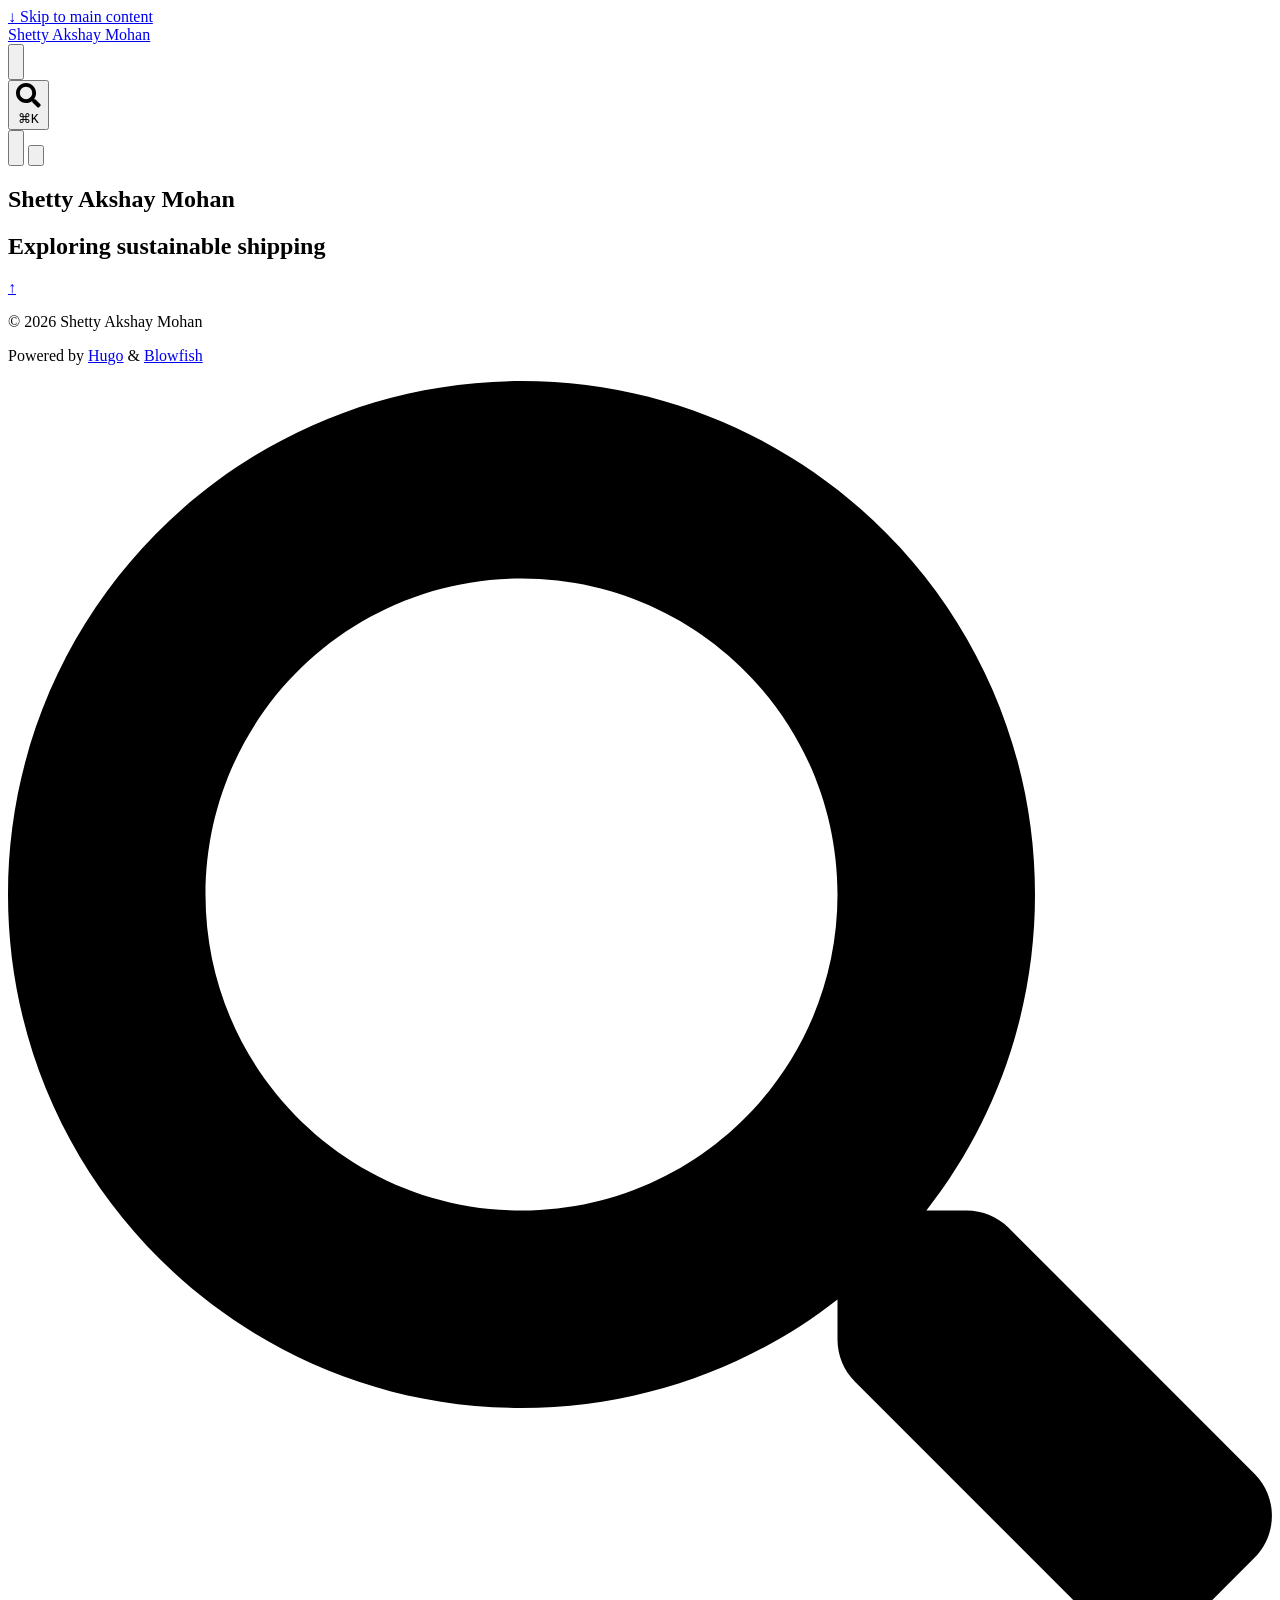
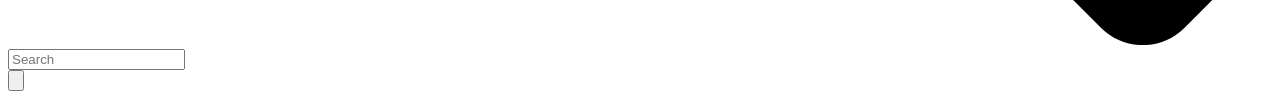
==== index.html @ 6a8c6722 "Deploy website to GitHub Pages" ====
<!doctype html>
<html
  lang="en"
  dir="ltr"
  class="scroll-smooth"
  data-default-appearance="light"
  data-auto-appearance="true"><head>
	<meta name="generator" content="Hugo 0.165.0"><script src="/livereload.js?mindelay=10&amp;v=2&amp;port=1313&amp;path=livereload" data-no-instant defer></script>
  <meta charset="utf-8">
  
    <meta http-equiv="content-language" content="en">
  
  <meta name="viewport" content="width=device-width, initial-scale=1.0">
  <meta http-equiv="X-UA-Compatible" content="ie=edge">
  <meta name="theme-color">

  
  
    <title>Shetty Akshay Mohan</title>
    <meta name="title" content="Shetty Akshay Mohan">
  

  
  
  
  
  
    
  
    
  
    
  
  
    <meta name="description" content="Exploring the future of sustainable shipping and decarbonization">
  
  
  
  
  <link rel="canonical" href="http://localhost:1313/">
  
  
    
      <link rel="alternate" type="application/json" href="/index.json" title="Shetty Akshay Mohan" />
  

  
  
    <meta name="author" content="Shetty Akshay Mohan">
  
  

  
  <meta property="og:url" content="http://localhost:1313/">
	<meta property="og:site_name" content="Shetty Akshay Mohan">
	<meta property="og:title" content="Shetty Akshay Mohan">
	<meta property="og:description" content="Exploring the future of sustainable shipping and decarbonization">
	<meta property="og:locale" content="en">
	<meta property="og:type" content="website">

  
	<meta name="twitter:card" content="summary">
	<meta name="twitter:title" content="Shetty Akshay Mohan">
	<meta name="twitter:description" content="Exploring the future of sustainable shipping and decarbonization">

  
  
  
  
    
      
    
  
    
      
    
  
    
      
    
  
  
    
  

  
  
  
  
  
  

  

  
  
  
  
  
  
  
    
  
  
    
  
  
  <link
    type="text/css"
    rel="stylesheet"
    href="/css/main.bundle.min.686cd08722228e9234c2223d634252393ffde8593d93b453f416aa08ce114e7f5a1981919e1075fcc7f0bab78940963dbc969c4bfc73b05ddff04753a6bf636e.css"
    integrity="sha512-aGzQhyIijpI0wiI9Y0JSOT/96Fk9k7RT9BaqCM4RTn9aGYGRnhB1/MfwureJQJY9vJacS/xzsF3f8EdTpr9jbg==">

  
  
  <script
    type="text/javascript"
    src="/js/appearance.min.764f412f07ea715415e9123a5eb5f355429502d0b760146b9bcab854bc50829dee14488594acd935dfcdc6a0fe7e6d14d7bee914ebb9272b251aa238cb52c4dd.js"
    integrity="sha512-dk9BLwfqcVQV6RI6XrXzVUKVAtC3YBRrm8q4VLxQgp3uFEiFlKzZNd/NxqD&#43;fm0U177pFOu5JyslGqI4y1LE3Q=="></script>
  


  
  
  
  
  
  
    
    <script defer src="/lib/zoom/zoom.min.umd.b4b722fcb5d42f34f52b30a92f3521b69f403ca9d96d0d6179eb537cb870f5d83fdf1fe836688d95d5c99fefbda4170487711006e56051fa67ea00da10521721.js" integrity="sha512-tLci/LXULzT1KzCpLzUhtp9APKnZbQ1heetTfLhw9dg/3x/oNmiNldXJn&#43;&#43;9pBcEh3EQBuVgUfpn6gDaEFIXIQ=="></script>
    
    <script defer src="/js/medium-zoom.7f76d937fbb793f3703fedc60ee1e6345259cf2ada403d1876b806fffeaeb2ba6fc594eaccad75c96d5d2425e9fb833748bf1221b4d90d3cf78cf073e104f814.js" integrity="sha512-f3bZN/u3k/NwP&#43;3GDuHmNFJZzyraQD0YdrgG//6usrpvxZTqzK11yW1dJCXp&#43;4M3SL8SIbTZDTz3jPBz4QT4FA=="></script>
  
  
  
  

  
  
  
    
  
  
    
    
    
  
  
  
  
  
  
  
  
    
    <script
      defer
      type="text/javascript"
      id="script-bundle"
      src="/js/main.bundle.min.741242ef934dc59264f0354960792bb06fa5fdef01a762e81f6aaac0a68a8212fa27788ea81bcd0a1ea9bd62386a81012b4ba68043b2b6dfcb57b1b03845078d.js"
      integrity="sha512-dBJC75NNxZJk8DVJYHkrsG&#43;l/e8Bp2LoH2qqwKaKghL6J3iOqBvNCh6pvWI4aoEBK0umgEOytt/LV7GwOEUHjQ=="
      data-copy="Copy"
      data-copied="Copied"></script>
  

  
  
























  

  

  

  

  













  
  
    <link rel="apple-touch-icon" sizes="180x180" href="/apple-touch-icon.png">
    <link rel="icon" type="image/png" sizes="32x32" href="/favicon-32x32.png">
    <link rel="icon" type="image/png" sizes="16x16" href="/favicon-16x16.png">
    <link rel="manifest" href="/site.webmanifest">
  

  
  <script type="application/ld+json">
  {
    "@context": "https://schema.org",
    "@type": "WebSite",
    "@id": "http://localhost:1313/",
    "name": "Shetty Akshay Mohan",
    "description": "Exploring the future of sustainable shipping and decarbonization",
    "inLanguage": "en",
    "url": "http://localhost:1313/",
    
    "publisher" : {
      "@type": "Person",
      "name": "Shetty Akshay Mohan"
    }
  }
  </script>



  
  

  
  

  
  

  
  
</head>


















  
  <body class="flex flex-col h-screen m-auto leading-7 max-w-7xl px-6 sm:px-14 md:px-24 lg:px-32 text-lg bg-neutral text-neutral-900 dark:bg-neutral-800 dark:text-neutral bf-scrollbar">
    <div id="the-top" class="absolute flex self-center">
      <a
        class="px-3 py-1 text-sm -translate-y-8 rounded-b-lg bg-primary-200 focus:translate-y-0 dark:bg-neutral-600"
        href="#main-content">
        <span class="font-bold text-primary-600 pe-2 dark:text-primary-400">&darr;</span>
        Skip to main content
      </a>
    </div>
    <header>
      
      
        <div class="main-menu flex items-center w-full gap-2 p-1 pl-0">
  
  
    <a href="/" class="text-base font-medium truncate min-w-0 shrink">
      Shetty Akshay Mohan
    </a>
  
  <div class="flex items-center ms-auto">
    <div class="hidden md:flex">
      <nav aria-label="Main menu" class="flex items-center gap-x-5 h-12">
  

  

  

  
    <div class="flex items-center">
      <button
        id="appearance-switcher"
        aria-label="Switch to dark appearance"
        type="button"
        class="text-sm bf-icon-color-hover"
        title="Switch to dark appearance">
        <div class="flex items-center justify-center dark:hidden">
          <span class="relative block icon"><svg xmlns="http://www.w3.org/2000/svg" viewBox="0 0 512 512"><path fill="currentColor" d="M32 256c0-123.8 100.3-224 223.8-224c11.36 0 29.7 1.668 40.9 3.746c9.616 1.777 11.75 14.63 3.279 19.44C245 86.5 211.2 144.6 211.2 207.8c0 109.7 99.71 193 208.3 172.3c9.561-1.805 16.28 9.324 10.11 16.95C387.9 448.6 324.8 480 255.8 480C132.1 480 32 379.6 32 256z"/></svg>
</span>
        </div>
        <div class="items-center justify-center hidden dark:flex">
          <span class="relative block icon"><svg xmlns="http://www.w3.org/2000/svg" viewBox="0 0 512 512"><path fill="currentColor" d="M256 159.1c-53.02 0-95.1 42.98-95.1 95.1S202.1 351.1 256 351.1s95.1-42.98 95.1-95.1S309 159.1 256 159.1zM509.3 347L446.1 255.1l63.15-91.01c6.332-9.125 1.104-21.74-9.826-23.72l-109-19.7l-19.7-109c-1.975-10.93-14.59-16.16-23.72-9.824L256 65.89L164.1 2.736c-9.125-6.332-21.74-1.107-23.72 9.824L121.6 121.6L12.56 141.3C1.633 143.2-3.596 155.9 2.736 164.1L65.89 256l-63.15 91.01c-6.332 9.125-1.105 21.74 9.824 23.72l109 19.7l19.7 109c1.975 10.93 14.59 16.16 23.72 9.824L256 446.1l91.01 63.15c9.127 6.334 21.75 1.107 23.72-9.822l19.7-109l109-19.7C510.4 368.8 515.6 356.1 509.3 347zM256 383.1c-70.69 0-127.1-57.31-127.1-127.1c0-70.69 57.31-127.1 127.1-127.1s127.1 57.3 127.1 127.1C383.1 326.7 326.7 383.1 256 383.1z"/></svg>
</span>
        </div>
      </button>
    </div>
  

  
    <button
      id="search-button"
      aria-label="Search (/ or ⌘K)"
      class="flex items-center gap-2 rounded-lg border bf-border-color bf-border-color-hover bg-neutral-100/50 px-2 py-1 text-sm text-neutral-500 transition-colors hover:text-primary-600 dark:bg-neutral-800/50 dark:text-neutral-400 dark:hover:text-primary-400"
      title="Search (/ or ⌘K)">
      <span class="relative block icon"><svg aria-hidden="true" focusable="false" data-prefix="fas" data-icon="search" class="svg-inline--fa fa-search fa-w-16" role="img" xmlns="http://www.w3.org/2000/svg" viewBox="0 0 512 512"><path fill="currentColor" d="M505 442.7L405.3 343c-4.5-4.5-10.6-7-17-7H372c27.6-35.3 44-79.7 44-128C416 93.1 322.9 0 208 0S0 93.1 0 208s93.1 208 208 208c48.3 0 92.7-16.4 128-44v16.3c0 6.4 2.5 12.5 7 17l99.7 99.7c9.4 9.4 24.6 9.4 33.9 0l28.3-28.3c9.4-9.4 9.4-24.6.1-34zM208 336c-70.7 0-128-57.2-128-128 0-70.7 57.2-128 128-128 70.7 0 128 57.2 128 128 0 70.7-57.2 128-128 128z"/></svg>
</span>
      <kbd
        id="search-shortcut-hint"
        class="pointer-events-none font-sans text-xs text-neutral-500 dark:text-neutral-400"
        aria-hidden="true">
        ⌘K
      </kbd>
    </button>
  
</nav>



    </div>
    <div class="flex md:hidden">
      
<div class="mobile-header-row mobile-menu-fullscreen relative flex items-center h-14 gap-4">
  

  
    <button
      id="appearance-switcher-mobile"
      type="button"
      aria-label="Switch to dark appearance"
      title="Switch to dark appearance"
      class="flex items-center justify-center text-neutral-900 hover:text-primary-600 dark:text-neutral-200 dark:hover:text-primary-400">
      <div class="dark:hidden">
        <span class="relative block icon"><svg xmlns="http://www.w3.org/2000/svg" viewBox="0 0 512 512"><path fill="currentColor" d="M32 256c0-123.8 100.3-224 223.8-224c11.36 0 29.7 1.668 40.9 3.746c9.616 1.777 11.75 14.63 3.279 19.44C245 86.5 211.2 144.6 211.2 207.8c0 109.7 99.71 193 208.3 172.3c9.561-1.805 16.28 9.324 10.11 16.95C387.9 448.6 324.8 480 255.8 480C132.1 480 32 379.6 32 256z"/></svg>
</span>
      </div>
      <div class="hidden dark:block">
        <span class="relative block icon"><svg xmlns="http://www.w3.org/2000/svg" viewBox="0 0 512 512"><path fill="currentColor" d="M256 159.1c-53.02 0-95.1 42.98-95.1 95.1S202.1 351.1 256 351.1s95.1-42.98 95.1-95.1S309 159.1 256 159.1zM509.3 347L446.1 255.1l63.15-91.01c6.332-9.125 1.104-21.74-9.826-23.72l-109-19.7l-19.7-109c-1.975-10.93-14.59-16.16-23.72-9.824L256 65.89L164.1 2.736c-9.125-6.332-21.74-1.107-23.72 9.824L121.6 121.6L12.56 141.3C1.633 143.2-3.596 155.9 2.736 164.1L65.89 256l-63.15 91.01c-6.332 9.125-1.105 21.74 9.824 23.72l109 19.7l19.7 109c1.975 10.93 14.59 16.16 23.72 9.824L256 446.1l91.01 63.15c9.127 6.334 21.75 1.107 23.72-9.822l19.7-109l109-19.7C510.4 368.8 515.6 356.1 509.3 347zM256 383.1c-70.69 0-127.1-57.31-127.1-127.1c0-70.69 57.31-127.1 127.1-127.1s127.1 57.3 127.1 127.1C383.1 326.7 326.7 383.1 256 383.1z"/></svg>
</span>
      </div>
    </button>
  

  
    <button
      id="search-button-mobile"
      aria-label="Search (/ or ⌘K)"
      class="flex items-center justify-center bf-icon-color-hover"
      title="Search (/ or ⌘K)">
      <span class="relative block icon"><svg aria-hidden="true" focusable="false" data-prefix="fas" data-icon="search" class="svg-inline--fa fa-search fa-w-16" role="img" xmlns="http://www.w3.org/2000/svg" viewBox="0 0 512 512"><path fill="currentColor" d="M505 442.7L405.3 343c-4.5-4.5-10.6-7-17-7H372c27.6-35.3 44-79.7 44-128C416 93.1 322.9 0 208 0S0 93.1 0 208s93.1 208 208 208c48.3 0 92.7-16.4 128-44v16.3c0 6.4 2.5 12.5 7 17l99.7 99.7c9.4 9.4 24.6 9.4 33.9 0l28.3-28.3c9.4-9.4 9.4-24.6.1-34zM208 336c-70.7 0-128-57.2-128-128 0-70.7 57.2-128 128-128 70.7 0 128 57.2 128 128 0 70.7-57.2 128-128 128z"/></svg>
</span>
    </button>
  

  
</div>







    </div>
  </div>
</div>





      
    </header>
    <div class="relative flex flex-col grow">
      <main id="main-content" class="grow">
        
  
    
    
      
<article
  class="
    h-full
   flex flex-col items-center justify-center text-center">
  <header class="relative px-1 py-1 flex flex-col items-center mb-3">
    
    <h1 class="text-4xl font-extrabold">
      Shetty Akshay Mohan
    </h1>
    
      <h2 class="text-xl text-neutral-500 dark:text-neutral-400">
        Exploring sustainable shipping
      </h2>
    
    <div class="mt-1 text-2xl">
      

    </div>
  </header>
  <section class="prose dark:prose-invert w-full"></section>
</article>

    
  
  <section>
    



  </section>

        


  






<div
  id="scroll-to-top"
  class="fixed bottom-6 end-6 z-50 transform translate-y-4 opacity-0 duration-200">
  <a
    href="#the-top"
    class="pointer-events-auto flex h-12 w-12 items-center justify-center rounded-full bg-neutral/50 text-xl text-neutral-700 hover:text-primary-600 dark:bg-neutral-800/50 dark:text-neutral dark:hover:text-primary-400"
    aria-label="Scroll to top"
    title="Scroll to top">
    &uarr;
  </a>
</div>

      </main><footer id="site-footer" class="py-10 print:hidden">
  
  
    
  
  <div class="flex items-center justify-between">
    
    
      <p class="text-sm text-neutral-500 dark:text-neutral-400">
          &copy;
          2026
          Shetty Akshay Mohan
      </p>
    

    
    
      <p class="text-xs text-neutral-500 dark:text-neutral-400">
        
        
        Powered by <a class="hover:underline hover:decoration-primary-400 hover:text-primary-500"
          href="https://gohugo.io/" target="_blank" rel="noopener noreferrer">Hugo</a> &amp; <a class="hover:underline hover:decoration-primary-400 hover:text-primary-500"
          href="https://blowfish.page/" target="_blank" rel="noopener noreferrer">Blowfish</a>
      </p>
    
  </div>
  
  
</footer>
<div
  id="search-wrapper"
  role="dialog"
  aria-modal="true"
  aria-label="Search"
  class="invisible fixed inset-0 flex h-screen w-screen cursor-default flex-col bg-neutral-500/50 p-4 backdrop-blur-sm dark:bg-neutral-900/50 sm:p-6 md:p-[10vh] lg:p-[12vh] z-500"
  data-url="/">
  <div
    id="search-modal"
    class="flex flex-col w-full max-w-3xl min-h-0 mx-auto border rounded-md shadow-lg top-20 border-neutral-200 bg-neutral dark:border-neutral-700 dark:bg-neutral-800">
    <header class="relative z-10 flex items-center justify-between flex-none px-2">
      <form class="flex items-center flex-auto min-w-0">
        <div class="flex items-center justify-center w-8 h-8 text-neutral-400">
          <span class="relative block icon"><svg aria-hidden="true" focusable="false" data-prefix="fas" data-icon="search" class="svg-inline--fa fa-search fa-w-16" role="img" xmlns="http://www.w3.org/2000/svg" viewBox="0 0 512 512"><path fill="currentColor" d="M505 442.7L405.3 343c-4.5-4.5-10.6-7-17-7H372c27.6-35.3 44-79.7 44-128C416 93.1 322.9 0 208 0S0 93.1 0 208s93.1 208 208 208c48.3 0 92.7-16.4 128-44v16.3c0 6.4 2.5 12.5 7 17l99.7 99.7c9.4 9.4 24.6 9.4 33.9 0l28.3-28.3c9.4-9.4 9.4-24.6.1-34zM208 336c-70.7 0-128-57.2-128-128 0-70.7 57.2-128 128-128 70.7 0 128 57.2 128 128 0 70.7-57.2 128-128 128z"/></svg>
</span>
        </div>
        <input
          type="search"
          id="search-query"
          aria-label="Search"
          class="flex flex-auto h-12 mx-1 bg-transparent appearance-none focus:outline-dotted focus:outline-2 focus:outline-transparent"
          placeholder="Search"
          tabindex="0">
      </form>
      <button
        id="close-search-button"
        class="flex items-center justify-center w-8 h-8 text-neutral-700 hover:text-primary-600 dark:text-neutral dark:hover:text-primary-400"
        title="Close (Esc)">
        <span class="relative block icon"><svg xmlns="http://www.w3.org/2000/svg" viewBox="0 0 320 512"><path fill="currentColor" d="M310.6 361.4c12.5 12.5 12.5 32.75 0 45.25C304.4 412.9 296.2 416 288 416s-16.38-3.125-22.62-9.375L160 301.3L54.63 406.6C48.38 412.9 40.19 416 32 416S15.63 412.9 9.375 406.6c-12.5-12.5-12.5-32.75 0-45.25l105.4-105.4L9.375 150.6c-12.5-12.5-12.5-32.75 0-45.25s32.75-12.5 45.25 0L160 210.8l105.4-105.4c12.5-12.5 32.75-12.5 45.25 0s12.5 32.75 0 45.25l-105.4 105.4L310.6 361.4z"/></svg>
</span>
      </button>
    </header>
    <section class="flex-auto px-2 overflow-auto">
      <ul id="search-results">
        
      </ul>
    </section>
  </div>
</div>

    </div>
    
    
  </body>
  
</html>
---- css/main.bundle.min.686cd08722228e9234c2223d634252393ffde8593d93b453f416aa08ce114e7f5a1981919e1075fcc7f0bab78940963dbc969c4bfc73b05ddff04753a6bf636e.css ----
:root{--color-neutral:255, 255, 255;--color-neutral-50:248, 250, 252;--color-neutral-100:241, 245, 249;--color-neutral-200:226, 232, 240;--color-neutral-300:203, 213, 225;--color-neutral-400:148, 163, 184;--color-neutral-500:100, 116, 139;--color-neutral-600:71, 85, 105;--color-neutral-700:51, 65, 85;--color-neutral-800:30, 41, 59;--color-neutral-900:15, 23, 42;--color-primary-50:239, 246, 255;--color-primary-100:219, 234, 254;--color-primary-200:191, 219, 254;--color-primary-300:147, 197, 253;--color-primary-400:96, 165, 250;--color-primary-500:59, 130, 246;--color-primary-600:37, 99, 235;--color-primary-700:29, 78, 216;--color-primary-800:30, 64, 175;--color-primary-900:30, 58, 138;--color-secondary-50:236, 254, 255;--color-secondary-100:207, 250, 254;--color-secondary-200:165, 243, 252;--color-secondary-300:103, 232, 249;--color-secondary-400:34, 211, 238;--color-secondary-500:6, 182, 212;--color-secondary-600:8, 145, 178;--color-secondary-700:14, 116, 144;--color-secondary-800:21, 94, 117;--color-secondary-900:22, 78, 99}/*!tailwindcss v4.3.3 | MIT License | https://tailwindcss.com*//*!Blowfish | MIT License | https://github.com/nunocoracao/blowfish*/@layer properties;@layer theme,base,components,utilities;@layer theme{:root,:host{--font-sans:-apple-system, BlinkMacSystemFont, "Segoe UI", Roboto, "Helvetica Neue",
      "Noto Sans", Arial, sans-serif, "Apple Color Emoji", "Segoe UI Emoji",
      "Segoe UI Symbol", "Noto Color Emoji";--font-mono:ui-monospace, SFMono-Regular, Menlo, Monaco, Consolas, "Liberation Mono",
      "Courier New", monospace;--spacing:0.25rem;--container-2xs:18rem;--container-md:28rem;--container-xl:36rem;--container-2xl:42rem;--container-3xl:48rem;--container-4xl:56rem;--container-7xl:80rem;--text-xs:0.75rem;--text-xs--line-height:calc(1 / 0.75);--text-sm:0.875rem;--text-sm--line-height:calc(1.25 / 0.875);--text-base:1rem;--text-base--line-height:calc(1.5 / 1);--text-lg:1.125rem;--text-lg--line-height:calc(1.75 / 1.125);--text-xl:1.25rem;--text-xl--line-height:calc(1.75 / 1.25);--text-2xl:1.5rem;--text-2xl--line-height:calc(2 / 1.5);--text-3xl:1.875rem;--text-3xl--line-height:calc(2.25 / 1.875);--text-4xl:2.25rem;--text-4xl--line-height:calc(2.5 / 2.25);--text-5xl:3rem;--text-5xl--line-height:1;--text-7xl:4.5rem;--text-7xl--line-height:1;--font-weight-light:300;--font-weight-normal:400;--font-weight-medium:500;--font-weight-semibold:600;--font-weight-bold:700;--font-weight-extrabold:800;--font-weight-black:900;--tracking-tighter:-0.05em;--tracking-tight:-0.025em;--tracking-normal:0em;--leading-snug:1.375;--leading-relaxed:1.625;--radius-md:0.375rem;--radius-lg:0.5rem;--radius-xl:0.75rem;--radius-2xl:1rem;--radius-3xl:1.5rem;--ease-in:cubic-bezier(0.4, 0, 1, 1);--ease-out:cubic-bezier(0, 0, 0.2, 1);--ease-in-out:cubic-bezier(0.4, 0, 0.2, 1);--animate-pulse:pulse 2s cubic-bezier(0.4, 0, 0.6, 1) infinite;--blur-sm:8px;--blur-xl:24px;--blur-2xl:40px;--aspect-video:16 / 9;--default-transition-duration:150ms;--default-transition-timing-function:cubic-bezier(0.4, 0, 0.2, 1);--default-font-family:var(--font-sans);--default-mono-font-family:var(--font-mono)}}@layer base{*,::after,::before,::backdrop,::file-selector-button{box-sizing:border-box;margin:0;padding:0;border:0 solid}html,:host{line-height:1.5;-webkit-text-size-adjust:100%;tab-size:4;font-family:var(--default-font-family,-apple-system,BlinkMacSystemFont,"Segoe UI",Roboto,"Helvetica Neue","Noto Sans",Arial,sans-serif,"Apple Color Emoji","Segoe UI Emoji","Segoe UI Symbol","Noto Color Emoji");font-feature-settings:var(--default-font-feature-settings,normal);font-variation-settings:var(--default-font-variation-settings,normal);-webkit-tap-highlight-color:transparent}hr{height:0;color:inherit;border-top-width:1px}abbr:where([title]){-webkit-text-decoration:underline dotted;text-decoration:underline dotted}h1,h2,h3,h4,h5,h6{font-size:inherit;font-weight:inherit}a{color:inherit;-webkit-text-decoration:inherit;text-decoration:inherit}b,strong{font-weight:bolder}code,kbd,samp,pre{font-family:var(--default-mono-font-family,ui-monospace,SFMono-Regular,Menlo,Monaco,Consolas,"Liberation Mono","Courier New",monospace);font-feature-settings:var(--default-mono-font-feature-settings,normal);font-variation-settings:var(--default-mono-font-variation-settings,normal);font-size:1em}small{font-size:80%}sub,sup{font-size:75%;line-height:0;position:relative;vertical-align:baseline}sub{bottom:-.25em}sup{top:-.5em}table{text-indent:0;border-color:inherit;border-collapse:collapse}:-moz-focusring:where(:not(iframe)){outline:auto}progress{vertical-align:baseline}summary{display:list-item}ol,ul,menu{list-style:none}img,svg,video,canvas,audio,iframe,embed,object{display:block;vertical-align:middle}img,video{max-width:100%;height:auto}button,input,select,optgroup,textarea,::file-selector-button{font:inherit;font-feature-settings:inherit;font-variation-settings:inherit;letter-spacing:inherit;color:inherit;border-radius:0;background-color:transparent;opacity:1}:where(select:is([multiple],[size])) optgroup{font-weight:bolder}:where(select:is([multiple],[size])) optgroup option{padding-inline-start:20px}::file-selector-button{margin-inline-end:4px}::placeholder{opacity:1}@supports(not (-webkit-appearance:-apple-pay-button)) or (contain-intrinsic-size:1px){::placeholder{color:currentcolor;@supports(color:color-mix(in lab,red,red)){color: color-mix(in oklab,currentcolor 50%,transparent);}}}textarea{resize:vertical}::-webkit-search-decoration{-webkit-appearance:none}::-webkit-date-and-time-value{min-height:1lh;text-align:inherit}::-webkit-datetime-edit{display:inline-flex}::-webkit-datetime-edit-fields-wrapper{padding:0}::-webkit-datetime-edit,::-webkit-datetime-edit-year-field,::-webkit-datetime-edit-month-field,::-webkit-datetime-edit-day-field,::-webkit-datetime-edit-hour-field,::-webkit-datetime-edit-minute-field,::-webkit-datetime-edit-second-field,::-webkit-datetime-edit-millisecond-field,::-webkit-datetime-edit-meridiem-field{padding-block:0}::-webkit-calendar-picker-indicator{line-height:1}:-moz-ui-invalid{box-shadow:none}button,input:where([type=button],[type=reset],[type=submit]),::file-selector-button{appearance:button}::-webkit-inner-spin-button,::-webkit-outer-spin-button{height:auto}[hidden]:where(:not([hidden=until-found])){display:none!important}}@layer utilities{.\@container{container-type:inline-size}.pointer-events-auto{pointer-events:auto}.pointer-events-none{pointer-events:none}.\!visible{visibility:visible!important}.collapse{visibility:collapse}.invisible{visibility:hidden}.visible{visibility:visible}.sr-only{position:absolute;width:1px;height:1px;padding:0;margin:-1px;overflow:hidden;clip-path:inset(50%);white-space:nowrap;border-width:0}.\!absolute{position:absolute!important}.absolute{position:absolute}.fixed{position:fixed}.relative{position:relative}.static{position:static}.sticky{position:sticky}.inset-0{inset:0}.inset-x-0{inset-inline:0}.-start-6{inset-inline-start:calc(var(--spacing) * -6)}.-start-10{inset-inline-start:calc(var(--spacing) * -10)}.start-\[calc\(max\(-50vw\,-800px\)\+50\%\)\]{inset-inline-start:calc(max(-50vw,-800px) + 50%)}.end-0{inset-inline-end:calc(var(--spacing) * 0)}.end-3{inset-inline-end:calc(var(--spacing) * 3)}.end-6{inset-inline-end:calc(var(--spacing) * 6)}.end-8{inset-inline-end:calc(var(--spacing) * 8)}.top-0{top:0}.top-1\/2{top:calc(1/2 * 100%)}.top-3{top:calc(var(--spacing) * 3)}.top-5{top:calc(var(--spacing) * 5)}.top-20{top:calc(var(--spacing) * 20)}.top-\[calc\(100\%\+0\.75rem\)\]{top:calc(100% + .75rem)}.top-full{top:100%}.right-0{right:0}.bottom-0{bottom:0}.bottom-6{bottom:calc(var(--spacing) * 6)}.bottom-24{bottom:calc(var(--spacing) * 24)}.left-0{left:0}.left-1\/2{left:calc(1/2 * 100%)}.isolate{isolation:isolate}.-z-10{z-index:calc(10 * -1)}.-z-20{z-index:calc(20 * -1)}.z-2{z-index:2}.z-10{z-index:10}.z-50{z-index:50}.z-80{z-index:80}.z-100{z-index:100}.z-500{z-index:500}.z-\[1\]{z-index:1}.z-\[999\]{z-index:999}.z-\[1040\]{z-index:1040}.z-\[1070\]{z-index:1070}.z-\[1080\]{z-index:1080}.order-first{order:-9999}.float-left{float:left}.container{width:100%;@media(width >= 640px){max-width: 640px;}@media(width >= 853px){max-width: 853px;}@media(width >= 1024px){max-width: 1024px;}@media(width >= 1280px){max-width: 1280px;}@media(width >= 1536px){max-width: 1536px;}}.\!-m-px{margin:-1px!important}.m-0{margin:0}.m-1{margin:var(--spacing)}.m-2{margin:calc(var(--spacing) * 2)}.m-300{margin:calc(var(--spacing) * 300)}.m-auto{margin:auto}.mx-1{margin-inline:var(--spacing)}.mx-\[3px\]{margin-inline:3px}.mx-\[15\%\]{margin-inline:15%}.mx-auto{margin-inline:auto}.my-0{margin-block:0}.my-3{margin-block:calc(var(--spacing) * 3)}.my-8{margin-block:calc(var(--spacing) * 8)}.my-10{margin-block:calc(var(--spacing) * 10)}.-ms-5{margin-inline-start:calc(var(--spacing) * -5)}.ms-0{margin-inline-start:0}.ms-2{margin-inline-start:calc(var(--spacing) * 2)}.ms-6{margin-inline-start:calc(var(--spacing) * 6)}.ms-7{margin-inline-start:calc(var(--spacing) * 7)}.ms-auto{margin-inline-start:auto}.me-1{margin-inline-end:var(--spacing)}.me-2{margin-inline-end:calc(var(--spacing) * 2)}.me-4{margin-inline-end:calc(var(--spacing) * 4)}.me-6{margin-inline-end:calc(var(--spacing) * 6)}.prose{color:var(--tw-prose-body);max-width:65ch; :where(p):not(:where([class~="not-prose"], [class~="not-prose"] *)) { margin-top: 1.25em; margin-bottom: 1.25em; } :where([class~="lead"]):not(:where([class~="not-prose"], [class~="not-prose"] *)) { color: var(--tw-prose-lead); font-size: 1.25em; line-height: 1.6; margin-top: 1.2em; margin-bottom: 1.2em; } :where(a):not(:where([class~="not-prose"], [class~="not-prose"] *)) { color: var(--tw-prose-links); text-decoration: none; font-weight: 500; text-decoration-color: rgba(var(--color-primary-300), 1); &:hover { color: rgba(var(--color-primary-600), 1); text-decoration: none; border-radius: 0.09rem; } } :where(strong):not(:where([class~="not-prose"], [class~="not-prose"] *)) { color: var(--tw-prose-bold); font-weight: 600; } :where(a strong):not(:where([class~="not-prose"], [class~="not-prose"] *)) { color: inherit; } :where(blockquote strong):not(:where([class~="not-prose"], [class~="not-prose"] *)) { color: inherit; } :where(thead th strong):not(:where([class~="not-prose"], [class~="not-prose"] *)) { color: inherit; } :where(ol):not(:where([class~="not-prose"], [class~="not-prose"] *)) { list-style-type: decimal; margin-top: 1.25em; margin-bottom: 1.25em; padding-inline-start: 1.625em; } :where(ol[type="A"]):not(:where([class~="not-prose"], [class~="not-prose"] *)) { list-style-type: upper-alpha; } :where(ol[type="a"]):not(:where([class~="not-prose"], [class~="not-prose"] *)) { list-style-type: lower-alpha; } :where(ol[type="A" s]):not(:where([class~="not-prose"], [class~="not-prose"] *)) { list-style-type: upper-alpha; } :where(ol[type="a" s]):not(:where([class~="not-prose"], [class~="not-prose"] *)) { list-style-type: lower-alpha; } :where(ol[type="I"]):not(:where([class~="not-prose"], [class~="not-prose"] *)) { list-style-type: upper-roman; } :where(ol[type="i"]):not(:where([class~="not-prose"], [class~="not-prose"] *)) { list-style-type: lower-roman; } :where(ol[type="I" s]):not(:where([class~="not-prose"], [class~="not-prose"] *)) { list-style-type: upper-roman; } :where(ol[type="i" s]):not(:where([class~="not-prose"], [class~="not-prose"] *)) { list-style-type: lower-roman; } :where(ol[type="1"]):not(:where([class~="not-prose"], [class~="not-prose"] *)) { list-style-type: decimal; } :where(ul):not(:where([class~="not-prose"], [class~="not-prose"] *)) { list-style-type: disc; margin-top: 1.25em; margin-bottom: 1.25em; padding-inline-start: 1.625em; } :where(ol > li):not(:where([class~="not-prose"], [class~="not-prose"] *))::marker { font-weight: 400; color: var(--tw-prose-counters); } :where(ul > li):not(:where([class~="not-prose"], [class~="not-prose"] *))::marker { color: var(--tw-prose-bullets); } :where(dt):not(:where([class~="not-prose"], [class~="not-prose"] *)) { color: var(--tw-prose-headings); font-weight: 600; margin-top: 1.25em; } :where(hr):not(:where([class~="not-prose"], [class~="not-prose"] *)) { border-color: var(--tw-prose-hr); border-top-width: 1px; margin-top: 3em; margin-bottom: 3em; border: 0.8px solid rgba(var(--color-neutral-300), 1); } :where(blockquote):not(:where([class~="not-prose"], [class~="not-prose"] *)) { font-weight: 500; font-style: italic; color: var(--tw-prose-quotes); border-inline-start-width: 0.25rem; border-inline-start-color: var(--tw-prose-quote-borders); quotes: "\201C""\201D""\2018""\2019"; margin-top: 1.6em; margin-bottom: 1.6em; padding-inline-start: 1em; } :where(blockquote p:first-of-type):not(:where([class~="not-prose"], [class~="not-prose"] *))::before { content: open-quote; } :where(blockquote p:last-of-type):not(:where([class~="not-prose"], [class~="not-prose"] *))::after { content: close-quote; } :where(h1):not(:where([class~="not-prose"], [class~="not-prose"] *)) { color: var(--tw-prose-headings); font-weight: 800; font-size: 2.25em; margin-top: 0; margin-bottom: 0.8888889em; line-height: 1.1111111; } :where(h1 strong):not(:where([class~="not-prose"], [class~="not-prose"] *)) { font-weight: 900; color: inherit; } :where(h2):not(:where([class~="not-prose"], [class~="not-prose"] *)) { color: var(--tw-prose-headings); font-weight: 700; font-size: 1.5em; margin-top: 2em; margin-bottom: 1em; line-height: 1.3333333; } :where(h2 strong):not(:where([class~="not-prose"], [class~="not-prose"] *)) { font-weight: 800; color: inherit; } :where(h3):not(:where([class~="not-prose"], [class~="not-prose"] *)) { color: var(--tw-prose-headings); font-weight: 600; font-size: 1.25em; margin-top: 1.6em; margin-bottom: 0.6em; line-height: 1.6; } :where(h3 strong):not(:where([class~="not-prose"], [class~="not-prose"] *)) { font-weight: 700; color: inherit; } :where(h4):not(:where([class~="not-prose"], [class~="not-prose"] *)) { color: var(--tw-prose-headings); font-weight: 600; margin-top: 1.5em; margin-bottom: 0.5em; line-height: 1.5; } :where(h4 strong):not(:where([class~="not-prose"], [class~="not-prose"] *)) { font-weight: 700; color: inherit; } :where(img):not(:where([class~="not-prose"], [class~="not-prose"] *)) { margin-top: 2em; margin-bottom: 2em; } :where(picture):not(:where([class~="not-prose"], [class~="not-prose"] *)) { display: block; margin-top: 2em; margin-bottom: 2em; } :where(video):not(:where([class~="not-prose"], [class~="not-prose"] *)) { margin-top: 2em; margin-bottom: 2em; } :where(kbd):not(:where([class~="not-prose"], [class~="not-prose"] *)) { font-weight: 600; font-family: inherit; color: var(--tw-prose-kbd); box-shadow: 0 0 0 1px var(--tw-prose-kbd-shadows), 0 3px 0 var(--tw-prose-kbd-shadows); font-size: 0.9rem; border-radius: 0.25rem; padding-top: 0.1875em; padding-inline-end: 0.375em; padding-bottom: 0.1875em; padding-inline-start: 0.375em; background-color: rgba(var(--color-neutral-200), 1); padding: 0.1rem 0.4rem; } :where(code):not(:where([class~="not-prose"], [class~="not-prose"] *)) { color: var(--tw-prose-code); font-weight: 600; font-size: 0.875em; padding-top: 3px; padding-bottom: 3px; padding-left: 5px; padding-right: 5px; border-radius: 0.25rem; } :where(code):not(:where([class~="not-prose"], [class~="not-prose"] *))::before { content: "`"; display: none; } :where(code):not(:where([class~="not-prose"], [class~="not-prose"] *))::after { content: "`"; display: none; } :where(a code):not(:where([class~="not-prose"], [class~="not-prose"] *)) { color: var(--tw-prose-code); } :where(h1 code):not(:where([class~="not-prose"], [class~="not-prose"] *)) { color: inherit; } :where(h2 code):not(:where([class~="not-prose"], [class~="not-prose"] *)) { color: inherit; font-size: 0.875em; } :where(h3 code):not(:where([class~="not-prose"], [class~="not-prose"] *)) { color: inherit; font-size: 0.9em; } :where(h4 code):not(:where([class~="not-prose"], [class~="not-prose"] *)) { color: inherit; } :where(blockquote code):not(:where([class~="not-prose"], [class~="not-prose"] *)) { color: inherit; } :where(thead th code):not(:where([class~="not-prose"], [class~="not-prose"] *)) { color: inherit; } :where(pre):not(:where([class~="not-prose"], [class~="not-prose"] *)) { color: var(--tw-prose-pre-code); background-color: var(--tw-prose-pre-bg); overflow-x: auto; font-weight: 400; font-size: 0.875em; line-height: 1.7142857; margin-top: 1.7142857em; margin-bottom: 1.7142857em; border-radius: 0.375rem; padding-top: 0.8571429em; padding-inline-end: 1.1428571em; padding-bottom: 0.8571429em; padding-inline-start: 1.1428571em; } :where(pre code):not(:where([class~="not-prose"], [class~="not-prose"] *)) { background-color: transparent; border-width: 0; border-radius: 0; padding: 0; font-weight: inherit; color: inherit; font-size: inherit; font-family: inherit; line-height: inherit; } :where(pre code):not(:where([class~="not-prose"], [class~="not-prose"] *))::before { content: none; } :where(pre code):not(:where([class~="not-prose"], [class~="not-prose"] *))::after { content: none; } :where(table):not(:where([class~="not-prose"], [class~="not-prose"] *)) { width: 100%; table-layout: auto; margin-top: 2em; margin-bottom: 2em; font-size: 0.875em; line-height: 1.7142857; } :where(thead):not(:where([class~="not-prose"], [class~="not-prose"] *)) { border-bottom-width: 1px; border-bottom-color: var(--tw-prose-th-borders); } :where(thead th):not(:where([class~="not-prose"], [class~="not-prose"] *)) { color: var(--tw-prose-headings); font-weight: 600; vertical-align: bottom; padding-inline-end: 0.5714286em; padding-bottom: 0.5714286em; padding-inline-start: 0.5714286em; } :where(tbody tr):not(:where([class~="not-prose"], [class~="not-prose"] *)) { border-bottom-width: 1px; border-bottom-color: var(--tw-prose-td-borders); } :where(tbody tr:last-child):not(:where([class~="not-prose"], [class~="not-prose"] *)) { border-bottom-width: 0; } :where(tbody td):not(:where([class~="not-prose"], [class~="not-prose"] *)) { vertical-align: baseline; } :where(tfoot):not(:where([class~="not-prose"], [class~="not-prose"] *)) { border-top-width: 1px; border-top-color: var(--tw-prose-th-borders); } :where(tfoot td):not(:where([class~="not-prose"], [class~="not-prose"] *)) { vertical-align: top; } :where(th, td):not(:where([class~="not-prose"], [class~="not-prose"] *)) { text-align: start; } :where(figure > *):not(:where([class~="not-prose"], [class~="not-prose"] *)) { margin-top: 0; margin-bottom: 0; } :where(figcaption):not(:where([class~="not-prose"], [class~="not-prose"] *)) { color: var(--tw-prose-captions); font-size: 0.875em; line-height: 1.4285714; margin-top: 0.8571429em; } --tw-prose-body: rgba(var(--color-neutral-700), 1);--tw-prose-headings:rgba(var(--color-neutral-800), 1);--tw-prose-lead:rgba(var(--color-neutral-500), 1);--tw-prose-links:rgba(var(--color-primary-600), 1);--tw-prose-bold:inherit;--tw-prose-counters:rgba(var(--color-neutral-800), 1);--tw-prose-bullets:rgba(var(--color-neutral-500), 1);--tw-prose-hr:oklch(92.8% 0.006 264.531);--tw-prose-quotes:rgba(var(--color-neutral-700), 1);--tw-prose-quote-borders:rgba(var(--color-primary-500), 1);--tw-prose-captions:rgba(var(--color-neutral-500), 1);--tw-prose-kbd:oklch(21% 0.034 264.665);--tw-prose-kbd-shadows:color-mix(in oklab, oklch(21% 0.034 264.665) 10%, transparent);--tw-prose-code:rgba(var(--color-secondary-700), 1);--tw-prose-pre-code:rgba(var(--color-neutral-700), 1);--tw-prose-pre-bg:rgba(var(--color-neutral-50), 1);--tw-prose-th-borders:rgba(var(--color-neutral-500), 1);--tw-prose-td-borders:rgba(var(--color-neutral-300), 1);--tw-prose-invert-body:rgba(var(--color-neutral-300), 1);--tw-prose-invert-headings:rgba(var(--color-neutral-50), 1);--tw-prose-invert-lead:rgba(var(--color-neutral-500), 1);--tw-prose-invert-links:rgba(var(--color-primary-400), 1);--tw-prose-invert-bold:rgba(var(--color-neutral), 1);--tw-prose-invert-counters:rgba(var(--color-neutral-400), 1);--tw-prose-invert-bullets:rgba(var(--color-neutral-600), 1);--tw-prose-invert-hr:oklch(37.3% 0.034 259.733);--tw-prose-invert-quotes:rgba(var(--color-neutral-200), 1);--tw-prose-invert-quote-borders:rgba(var(--color-primary-600), 1);--tw-prose-invert-captions:rgba(var(--color-neutral-400), 1);--tw-prose-invert-kbd:#fff;--tw-prose-invert-kbd-shadows:rgb(255 255 255 / 10%);--tw-prose-invert-code:rgba(var(--color-secondary-400), 1);--tw-prose-invert-pre-code:rgba(var(--color-neutral-200), 1);--tw-prose-invert-pre-bg:rgba(var(--color-neutral-700), 1);--tw-prose-invert-th-borders:rgba(var(--color-neutral-500), 1);--tw-prose-invert-td-borders:rgba(var(--color-neutral-700), 1);font-size:1rem;line-height:1.75; :where(picture > img):not(:where([class~="not-prose"], [class~="not-prose"] *)) { margin-top: 0; margin-bottom: 0; } :where(li):not(:where([class~="not-prose"], [class~="not-prose"] *)) { margin-top: 0.5em; margin-bottom: 0.5em; } :where(ol > li):not(:where([class~="not-prose"], [class~="not-prose"] *)) { padding-inline-start: 0.375em; } :where(ul > li):not(:where([class~="not-prose"], [class~="not-prose"] *)) { padding-inline-start: 0.375em; } :where(.prose > ul > li p):not(:where([class~="not-prose"], [class~="not-prose"] *)) { margin-top: 0.75em; margin-bottom: 0.75em; } :where(.prose > ul > li > p:first-child):not(:where([class~="not-prose"], [class~="not-prose"] *)) { margin-top: 1.25em; } :where(.prose > ul > li > p:last-child):not(:where([class~="not-prose"], [class~="not-prose"] *)) { margin-bottom: 1.25em; } :where(.prose > ol > li > p:first-child):not(:where([class~="not-prose"], [class~="not-prose"] *)) { margin-top: 1.25em; } :where(.prose > ol > li > p:last-child):not(:where([class~="not-prose"], [class~="not-prose"] *)) { margin-bottom: 1.25em; } :where(ul ul, ul ol, ol ul, ol ol):not(:where([class~="not-prose"], [class~="not-prose"] *)) { margin-top: 0.75em; margin-bottom: 0.75em; } :where(dl):not(:where([class~="not-prose"], [class~="not-prose"] *)) { margin-top: 1.25em; margin-bottom: 1.25em; } :where(dd):not(:where([class~="not-prose"], [class~="not-prose"] *)) { margin-top: 0.5em; padding-inline-start: 1.625em; } :where(hr + *):not(:where([class~="not-prose"], [class~="not-prose"] *)) { margin-top: 0; } :where(h2 + *):not(:where([class~="not-prose"], [class~="not-prose"] *)) { margin-top: 0; } :where(h3 + *):not(:where([class~="not-prose"], [class~="not-prose"] *)) { margin-top: 0; } :where(h4 + *):not(:where([class~="not-prose"], [class~="not-prose"] *)) { margin-top: 0; } :where(thead th:first-child):not(:where([class~="not-prose"], [class~="not-prose"] *)) { padding-inline-start: 0; } :where(thead th:last-child):not(:where([class~="not-prose"], [class~="not-prose"] *)) { padding-inline-end: 0; } :where(tbody td, tfoot td):not(:where([class~="not-prose"], [class~="not-prose"] *)) { padding-top: 0.5714286em; padding-inline-end: 0.5714286em; padding-bottom: 0.5714286em; padding-inline-start: 0.5714286em; } :where(tbody td:first-child, tfoot td:first-child):not(:where([class~="not-prose"], [class~="not-prose"] *)) { padding-inline-start: 0; } :where(tbody td:last-child, tfoot td:last-child):not(:where([class~="not-prose"], [class~="not-prose"] *)) { padding-inline-end: 0; } :where(figure):not(:where([class~="not-prose"], [class~="not-prose"] *)) { margin-top: 2em; margin-bottom: 2em; } :where(.prose > :first-child):not(:where([class~="not-prose"], [class~="not-prose"] *)) { margin-top: 0; } :where(.prose > :last-child):not(:where([class~="not-prose"], [class~="not-prose"] *)) { margin-bottom: 0; } :where(mark):not(:where([class~="not-prose"], [class~="not-prose"] *)) { color: rgba(var(--color-neutral-800), 1); background-color: rgba(var(--color-primary-600), 1); padding: 0.1rem 0.2rem; border-radius: 0.25rem; } :where(p):not(:where([class~="not-prose"], [class~="not-prose"] *))::before { display: none; } :where(p):not(:where([class~="not-prose"], [class~="not-prose"] *))::after { display: none; } :where(a.active):not(:where([class~="not-prose"], [class~="not-prose"] *)) { text-decoration-color: rgba(var(--color-primary-600), 1); } :where(p.active):not(:where([class~="not-prose"], [class~="not-prose"] *)) { text-decoration-color: rgba(var(--color-primary-600), 1); }}.prose-lg{font-size:1.125rem;line-height:1.7777778; :where(p):not(:where([class~="not-prose"], [class~="not-prose"] *)) { margin-top: 1.3333333em; margin-bottom: 1.3333333em; } :where([class~="lead"]):not(:where([class~="not-prose"], [class~="not-prose"] *)) { font-size: 1.2222222em; line-height: 1.4545455; margin-top: 1.0909091em; margin-bottom: 1.0909091em; } :where(blockquote):not(:where([class~="not-prose"], [class~="not-prose"] *)) { margin-top: 1.6666667em; margin-bottom: 1.6666667em; padding-inline-start: 1em; } :where(h1):not(:where([class~="not-prose"], [class~="not-prose"] *)) { font-size: 2.6666667em; margin-top: 0; margin-bottom: 0.8333333em; line-height: 1; } :where(h2):not(:where([class~="not-prose"], [class~="not-prose"] *)) { font-size: 1.6666667em; margin-top: 1.8666667em; margin-bottom: 1.0666667em; line-height: 1.3333333; } :where(h3):not(:where([class~="not-prose"], [class~="not-prose"] *)) { font-size: 1.3333333em; margin-top: 1.6666667em; margin-bottom: 0.6666667em; line-height: 1.5; } :where(h4):not(:where([class~="not-prose"], [class~="not-prose"] *)) { margin-top: 1.7777778em; margin-bottom: 0.4444444em; line-height: 1.5555556; } :where(img):not(:where([class~="not-prose"], [class~="not-prose"] *)) { margin-top: 1.7777778em; margin-bottom: 1.7777778em; } :where(picture):not(:where([class~="not-prose"], [class~="not-prose"] *)) { margin-top: 1.7777778em; margin-bottom: 1.7777778em; } :where(picture > img):not(:where([class~="not-prose"], [class~="not-prose"] *)) { margin-top: 0; margin-bottom: 0; } :where(video):not(:where([class~="not-prose"], [class~="not-prose"] *)) { margin-top: 1.7777778em; margin-bottom: 1.7777778em; } :where(kbd):not(:where([class~="not-prose"], [class~="not-prose"] *)) { font-size: 0.8888889em; border-radius: 0.3125rem; padding-top: 0.2222222em; padding-inline-end: 0.4444444em; padding-bottom: 0.2222222em; padding-inline-start: 0.4444444em; } :where(code):not(:where([class~="not-prose"], [class~="not-prose"] *)) { font-size: 0.8888889em; } :where(h2 code):not(:where([class~="not-prose"], [class~="not-prose"] *)) { font-size: 0.8666667em; } :where(h3 code):not(:where([class~="not-prose"], [class~="not-prose"] *)) { font-size: 0.875em; } :where(pre):not(:where([class~="not-prose"], [class~="not-prose"] *)) { font-size: 0.8888889em; line-height: 1.75; margin-top: 2em; margin-bottom: 2em; border-radius: 0.375rem; padding-top: 1em; padding-inline-end: 1.5em; padding-bottom: 1em; padding-inline-start: 1.5em; } :where(ol):not(:where([class~="not-prose"], [class~="not-prose"] *)) { margin-top: 1.3333333em; margin-bottom: 1.3333333em; padding-inline-start: 1.5555556em; } :where(ul):not(:where([class~="not-prose"], [class~="not-prose"] *)) { margin-top: 1.3333333em; margin-bottom: 1.3333333em; padding-inline-start: 1.5555556em; } :where(li):not(:where([class~="not-prose"], [class~="not-prose"] *)) { margin-top: 0.6666667em; margin-bottom: 0.6666667em; } :where(ol > li):not(:where([class~="not-prose"], [class~="not-prose"] *)) { padding-inline-start: 0.4444444em; } :where(ul > li):not(:where([class~="not-prose"], [class~="not-prose"] *)) { padding-inline-start: 0.4444444em; } :where(.prose-lg > ul > li p):not(:where([class~="not-prose"], [class~="not-prose"] *)) { margin-top: 0.8888889em; margin-bottom: 0.8888889em; } :where(.prose-lg > ul > li > p:first-child):not(:where([class~="not-prose"], [class~="not-prose"] *)) { margin-top: 1.3333333em; } :where(.prose-lg > ul > li > p:last-child):not(:where([class~="not-prose"], [class~="not-prose"] *)) { margin-bottom: 1.3333333em; } :where(.prose-lg > ol > li > p:first-child):not(:where([class~="not-prose"], [class~="not-prose"] *)) { margin-top: 1.3333333em; } :where(.prose-lg > ol > li > p:last-child):not(:where([class~="not-prose"], [class~="not-prose"] *)) { margin-bottom: 1.3333333em; } :where(ul ul, ul ol, ol ul, ol ol):not(:where([class~="not-prose"], [class~="not-prose"] *)) { margin-top: 0.8888889em; margin-bottom: 0.8888889em; } :where(dl):not(:where([class~="not-prose"], [class~="not-prose"] *)) { margin-top: 1.3333333em; margin-bottom: 1.3333333em; } :where(dt):not(:where([class~="not-prose"], [class~="not-prose"] *)) { margin-top: 1.3333333em; } :where(dd):not(:where([class~="not-prose"], [class~="not-prose"] *)) { margin-top: 0.6666667em; padding-inline-start: 1.5555556em; } :where(hr):not(:where([class~="not-prose"], [class~="not-prose"] *)) { margin-top: 3.1111111em; margin-bottom: 3.1111111em; } :where(hr + *):not(:where([class~="not-prose"], [class~="not-prose"] *)) { margin-top: 0; } :where(h2 + *):not(:where([class~="not-prose"], [class~="not-prose"] *)) { margin-top: 0; } :where(h3 + *):not(:where([class~="not-prose"], [class~="not-prose"] *)) { margin-top: 0; } :where(h4 + *):not(:where([class~="not-prose"], [class~="not-prose"] *)) { margin-top: 0; } :where(table):not(:where([class~="not-prose"], [class~="not-prose"] *)) { font-size: 0.8888889em; line-height: 1.5; } :where(thead th):not(:where([class~="not-prose"], [class~="not-prose"] *)) { padding-inline-end: 0.75em; padding-bottom: 0.75em; padding-inline-start: 0.75em; } :where(thead th:first-child):not(:where([class~="not-prose"], [class~="not-prose"] *)) { padding-inline-start: 0; } :where(thead th:last-child):not(:where([class~="not-prose"], [class~="not-prose"] *)) { padding-inline-end: 0; } :where(tbody td, tfoot td):not(:where([class~="not-prose"], [class~="not-prose"] *)) { padding-top: 0.75em; padding-inline-end: 0.75em; padding-bottom: 0.75em; padding-inline-start: 0.75em; } :where(tbody td:first-child, tfoot td:first-child):not(:where([class~="not-prose"], [class~="not-prose"] *)) { padding-inline-start: 0; } :where(tbody td:last-child, tfoot td:last-child):not(:where([class~="not-prose"], [class~="not-prose"] *)) { padding-inline-end: 0; } :where(figure):not(:where([class~="not-prose"], [class~="not-prose"] *)) { margin-top: 1.7777778em; margin-bottom: 1.7777778em; } :where(figure > *):not(:where([class~="not-prose"], [class~="not-prose"] *)) { margin-top: 0; margin-bottom: 0; } :where(figcaption):not(:where([class~="not-prose"], [class~="not-prose"] *)) { font-size: 0.8888889em; line-height: 1.5; margin-top: 1em; } :where(.prose-lg > :first-child):not(:where([class~="not-prose"], [class~="not-prose"] *)) { margin-top: 0; } :where(.prose-lg > :last-child):not(:where([class~="not-prose"], [class~="not-prose"] *)) { margin-bottom: 0; }}.\!mt-0{margin-top:0!important}.-mt-\[2px\]{margin-top:calc(2px * -1)}.-mt-\[15px\]{margin-top:calc(15px * -1)}.mt-0{margin-top:0}.mt-1{margin-top:var(--spacing)}.mt-2{margin-top:calc(var(--spacing) * 2)}.mt-3{margin-top:calc(var(--spacing) * 3)}.mt-4{margin-top:calc(var(--spacing) * 4)}.mt-5{margin-top:calc(var(--spacing) * 5)}.mt-6{margin-top:calc(var(--spacing) * 6)}.mt-8{margin-top:calc(var(--spacing) * 8)}.mt-9{margin-top:calc(var(--spacing) * 9)}.mt-10{margin-top:calc(var(--spacing) * 10)}.mt-12{margin-top:calc(var(--spacing) * 12)}.mt-16{margin-top:calc(var(--spacing) * 16)}.mt-20{margin-top:calc(var(--spacing) * 20)}.mt-\[0\.5rem\]{margin-top:.5rem}.-mr-\[100\%\]{margin-right:calc(100% * -1)}.mr-0{margin-right:0}.mr-1{margin-right:var(--spacing)}.mr-2{margin-right:calc(var(--spacing) * 2)}.mr-3{margin-right:calc(var(--spacing) * 3)}.mr-5{margin-right:calc(var(--spacing) * 5)}.\!mb-0{margin-bottom:0!important}.\!mb-9{margin-bottom:calc(var(--spacing) * 9)!important}.-mb-1{margin-bottom:calc(var(--spacing) * -1)}.mb-0{margin-bottom:0}.mb-1{margin-bottom:var(--spacing)}.mb-2{margin-bottom:calc(var(--spacing) * 2)}.mb-3{margin-bottom:calc(var(--spacing) * 3)}.mb-5{margin-bottom:calc(var(--spacing) * 5)}.mb-6{margin-bottom:calc(var(--spacing) * 6)}.mb-8{margin-bottom:calc(var(--spacing) * 8)}.mb-10{margin-bottom:calc(var(--spacing) * 10)}.mb-14{margin-bottom:calc(var(--spacing) * 14)}.mb-16{margin-bottom:calc(var(--spacing) * 16)}.mb-20{margin-bottom:calc(var(--spacing) * 20)}.mb-\[2px\]{margin-bottom:2px}.ml-0{margin-left:0}.ml-2{margin-left:calc(var(--spacing) * 2)}.box-border{box-sizing:border-box}.box-content{box-sizing:content-box}.line-clamp-3{overflow:hidden;display:-webkit-box;-webkit-box-orient:vertical;-webkit-line-clamp:3}.line-clamp-5{overflow:hidden;display:-webkit-box;-webkit-box-orient:vertical;-webkit-line-clamp:5}.\!block{display:block!important}.block{display:block}.contents{display:contents}.flex{display:flex}.grid{display:grid}.hidden{display:none}.inline{display:inline}.inline-block{display:inline-block}.inline-flex{display:inline-flex}.table{display:table}.table-cell{display:table-cell}.aspect-\[4\/3\]{aspect-ratio:4/3}.aspect-auto{aspect-ratio:auto}.aspect-square{aspect-ratio:1/1}.aspect-video{aspect-ratio:var(--aspect-video)}.size-1{width:var(--spacing);height:var(--spacing)}.\!h-px{height:1px!important}.h-0{height:0}.h-1{height:var(--spacing)}.h-1\/2{height:calc(1/2 * 100%)}.h-3{height:calc(var(--spacing) * 3)}.h-4{height:calc(var(--spacing) * 4)}.h-5{height:calc(var(--spacing) * 5)}.h-6{height:calc(var(--spacing) * 6)}.h-8{height:calc(var(--spacing) * 8)}.h-10{height:calc(var(--spacing) * 10)}.h-12{height:calc(var(--spacing) * 12)}.h-14{height:calc(var(--spacing) * 14)}.h-16{height:calc(var(--spacing) * 16)}.h-24{height:calc(var(--spacing) * 24)}.h-36{height:calc(var(--spacing) * 36)}.h-40{height:calc(var(--spacing) * 40)}.h-84{height:calc(var(--spacing) * 84)}.h-120{height:calc(var(--spacing) * 120)}.h-\[3px\]{height:3px}.h-\[150px\]{height:150px}.h-\[640px\]{height:640px}.h-\[800px\]{height:800px}.h-\[1000px\]{height:1e3px}.h-auto{height:auto}.h-full{height:100%}.h-screen{height:100vh}.max-h-3{max-height:calc(var(--spacing) * 3)}.max-h-20{max-height:calc(var(--spacing) * 20)}.min-h-0{min-height:0}.min-h-32{min-height:calc(var(--spacing) * 32)}.min-h-\[130px\]{min-height:130px}.min-h-\[148px\]{min-height:148px}.min-h-full{min-height:100%}.\!w-px{width:1px!important}.w-0{width:0}.w-2{width:calc(var(--spacing) * 2)}.w-3{width:calc(var(--spacing) * 3)}.w-4{width:calc(var(--spacing) * 4)}.w-5{width:calc(var(--spacing) * 5)}.w-6{width:calc(var(--spacing) * 6)}.w-8{width:calc(var(--spacing) * 8)}.w-10{width:calc(var(--spacing) * 10)}.w-12{width:calc(var(--spacing) * 12)}.w-16{width:calc(var(--spacing) * 16)}.w-24{width:calc(var(--spacing) * 24)}.w-36{width:calc(var(--spacing) * 36)}.w-80{width:calc(var(--spacing) * 80)}.w-\[15\%\]{width:15%}.w-\[30px\]{width:30px}.w-\[min\(22rem\,calc\(100vw-1\.5rem\)\)\]{width:min(22rem,calc(100vw - 1.5rem))}.w-auto{width:auto}.w-full{width:100%}.w-max{width:max-content}.w-screen{width:100vw}.max-w-2xl{max-width:var(--container-2xl)}.max-w-3xl{max-width:var(--container-3xl)}.max-w-4xl{max-width:var(--container-4xl)}.max-w-7xl{max-width:var(--container-7xl)}.max-w-20{max-width:calc(var(--spacing) * 20)}.max-w-48{max-width:calc(var(--spacing) * 48)}.max-w-\[200px\]{max-width:200px}.max-w-\[267px\]{max-width:267px}.max-w-\[1600px\]{max-width:1600px}.max-w-\[calc\(100\%-1rem\)\]{max-width:calc(100% - 1rem)}.max-w-fit{max-width:fit-content}.max-w-full{max-width:100%}.max-w-md{max-width:var(--container-md)}.max-w-prose{max-width:65ch}.max-w-xl{max-width:var(--container-xl)}.min-w-0{min-width:0}.min-w-\[1\.8rem\]{min-width:1.8rem}.min-w-\[30px\]{min-width:30px}.min-w-\[220px\]{min-width:220px}.min-w-full{min-width:100%}.flex-1{flex:1}.flex-auto{flex:auto}.flex-initial{flex:0 auto}.flex-none{flex:none}.shrink{flex-shrink:1}.shrink-0{flex-shrink:0}.grow{flex-grow:1}.grow-0{flex-grow:0}.basis-auto{flex-basis:auto}.-translate-x-1\/2{--tw-translate-x:calc(calc(1 / 2 * 100%) * -1);translate:var(--tw-translate-x)var(--tw-translate-y)}.-translate-x-full{--tw-translate-x:-100%;translate:var(--tw-translate-x)var(--tw-translate-y)}.translate-x-full{--tw-translate-x:100%;translate:var(--tw-translate-x)var(--tw-translate-y)}.-translate-y-1\/2{--tw-translate-y:calc(calc(1 / 2 * 100%) * -1);translate:var(--tw-translate-x)var(--tw-translate-y)}.-translate-y-8{--tw-translate-y:calc(var(--spacing) * -8);translate:var(--tw-translate-x)var(--tw-translate-y)}.translate-y-0{--tw-translate-y:0px;translate:var(--tw-translate-x)var(--tw-translate-y)}.translate-y-4{--tw-translate-y:calc(var(--spacing) * 4);translate:var(--tw-translate-x)var(--tw-translate-y)}.scale-0{--tw-scale-x:0%;--tw-scale-y:0%;--tw-scale-z:0%;scale:var(--tw-scale-x)var(--tw-scale-y)}.scale-100{--tw-scale-x:100%;--tw-scale-y:100%;--tw-scale-z:100%;scale:var(--tw-scale-x)var(--tw-scale-y)}.scale-\[1\.02\]{scale:1.02}.-rotate-90{rotate:calc(90deg * -1)}.transform{transform:var(--tw-rotate-x,)var(--tw-rotate-y,)var(--tw-rotate-z,)var(--tw-skew-x,)var(--tw-skew-y,)}.transform\!{transform:var(--tw-rotate-x,)var(--tw-rotate-y,)var(--tw-rotate-z,)var(--tw-skew-x,)var(--tw-skew-y,)!important}.transform-none{transform:none}.animate-pulse{animation:var(--animate-pulse)}.cursor-default{cursor:default}.cursor-pointer{cursor:pointer}.touch-pan-y{--tw-pan-y:pan-y;touch-action:var(--tw-pan-x,)var(--tw-pan-y,)var(--tw-pinch-zoom,)}.touch-none{touch-action:none}.resize{resize:both}.list-none{list-style-type:none}.appearance-none{appearance:none}.grid-cols-2{grid-template-columns:repeat(2,minmax(0,1fr))}.grid-rows-\[0fr\]{grid-template-rows:0fr}.flex-col{flex-direction:column}.flex-row{flex-direction:row}.flex-wrap{flex-wrap:wrap}.items-center{align-items:center}.items-end{align-items:flex-end}.justify-between{justify-content:space-between}.justify-center{justify-content:center}.gap-1{gap:var(--spacing)}.gap-1\.5{gap:calc(var(--spacing) * 1.5)}.gap-2{gap:calc(var(--spacing) * 2)}.gap-3{gap:calc(var(--spacing) * 3)}.gap-4{gap:calc(var(--spacing) * 4)}.gap-10{gap:calc(var(--spacing) * 10)}:where(.space-y-2>:not(:last-child)){--tw-space-y-reverse:0;margin-block-start:calc(calc(var(--spacing) * 2) * var(--tw-space-y-reverse));margin-block-end:calc(calc(var(--spacing) * 2) * calc(1 - var(--tw-space-y-reverse)))}:where(.space-y-3>:not(:last-child)){--tw-space-y-reverse:0;margin-block-start:calc(calc(var(--spacing) * 3) * var(--tw-space-y-reverse));margin-block-end:calc(calc(var(--spacing) * 3) * calc(1 - var(--tw-space-y-reverse)))}:where(.space-y-5>:not(:last-child)){--tw-space-y-reverse:0;margin-block-start:calc(calc(var(--spacing) * 5) * var(--tw-space-y-reverse));margin-block-end:calc(calc(var(--spacing) * 5) * calc(1 - var(--tw-space-y-reverse)))}:where(.space-y-6>:not(:last-child)){--tw-space-y-reverse:0;margin-block-start:calc(calc(var(--spacing) * 6) * var(--tw-space-y-reverse));margin-block-end:calc(calc(var(--spacing) * 6) * calc(1 - var(--tw-space-y-reverse)))}:where(.space-y-10>:not(:last-child)){--tw-space-y-reverse:0;margin-block-start:calc(calc(var(--spacing) * 10) * var(--tw-space-y-reverse));margin-block-end:calc(calc(var(--spacing) * 10) * calc(1 - var(--tw-space-y-reverse)))}.gap-x-5{column-gap:calc(var(--spacing) * 5)}.gap-x-6{column-gap:calc(var(--spacing) * 6)}:where(.space-x-2>:not(:last-child)){--tw-space-x-reverse:0;margin-inline-start:calc(calc(var(--spacing) * 2) * var(--tw-space-x-reverse));margin-inline-end:calc(calc(var(--spacing) * 2) * calc(1 - var(--tw-space-x-reverse)))}:where(.space-x-3>:not(:last-child)){--tw-space-x-reverse:0;margin-inline-start:calc(calc(var(--spacing) * 3) * var(--tw-space-x-reverse));margin-inline-end:calc(calc(var(--spacing) * 3) * calc(1 - var(--tw-space-x-reverse)))}:where(.space-x-5>:not(:last-child)){--tw-space-x-reverse:0;margin-inline-start:calc(calc(var(--spacing) * 5) * var(--tw-space-x-reverse));margin-inline-end:calc(calc(var(--spacing) * 5) * calc(1 - var(--tw-space-x-reverse)))}.place-self-center{place-self:center}.self-center{align-self:center}.truncate{overflow:hidden;text-overflow:ellipsis;white-space:nowrap}.\!overflow-hidden{overflow:hidden!important}.overflow-auto{overflow:auto}.overflow-hidden{overflow:hidden}.overflow-visible{overflow:visible}.overflow-x-auto{overflow-x:auto}.overflow-y-auto{overflow-y:auto}.overscroll-contain{overscroll-behavior:contain}.scroll-smooth{scroll-behavior:smooth}.\!rounded-md{border-radius:var(--radius-md)!important}.rounded{border-radius:.25rem}.rounded-2xl{border-radius:var(--radius-2xl)}.rounded-3xl{border-radius:var(--radius-3xl)}.rounded-\[50\%\]{border-radius:50%}.rounded-full{border-radius:calc(infinity * 1px)}.rounded-lg{border-radius:var(--radius-lg)}.rounded-md{border-radius:var(--radius-md)}.rounded-xl{border-radius:var(--radius-xl)}.rounded-s-\[0\.25rem\]{border-start-start-radius:.25rem;border-end-start-radius:.25rem}.rounded-e-\[0\.25rem\]{border-start-end-radius:.25rem;border-end-end-radius:.25rem}.rounded-t-lg{border-top-left-radius:var(--radius-lg);border-top-right-radius:var(--radius-lg)}.rounded-t-md{border-top-left-radius:var(--radius-md);border-top-right-radius:var(--radius-md)}.rounded-b-lg{border-bottom-right-radius:var(--radius-lg);border-bottom-left-radius:var(--radius-lg)}.\!border-0{border-style:var(--tw-border-style)!important;border-width:0!important}.border{border-style:var(--tw-border-style);border-width:1px}.border-0{border-style:var(--tw-border-style);border-width:0}.border-2{border-style:var(--tw-border-style);border-width:2px}.border-y-\[10px\]{border-block-style:var(--tw-border-style);border-block-width:10px}.border-s{border-inline-start-style:var(--tw-border-style);border-inline-start-width:1px}.border-s-0{border-inline-start-style:var(--tw-border-style);border-inline-start-width:0}.border-s-1{border-inline-start-style:var(--tw-border-style);border-inline-start-width:1px}.border-s-2{border-inline-start-style:var(--tw-border-style);border-inline-start-width:2px}.border-s-\[0\.125rem\]{border-inline-start-style:var(--tw-border-style);border-inline-start-width:.125rem}.border-e-0{border-inline-end-style:var(--tw-border-style);border-inline-end-width:0}.border-t{border-top-style:var(--tw-border-style);border-top-width:1px}.border-b-2{border-bottom-style:var(--tw-border-style);border-bottom-width:2px}.border-l-4{border-left-style:var(--tw-border-style);border-left-width:4px}.border-dotted{--tw-border-style:dotted;border-style:dotted}.border-none{--tw-border-style:none;border-style:none}.border-solid{--tw-border-style:solid;border-style:solid}.border-neutral-100{border-color:rgba(var(--color-neutral-100),1)}.border-neutral-200{border-color:rgba(var(--color-neutral-200),1)}.border-neutral-200\/80{border-color:color-mix(in srgb,rgba(rgba(var(--color-neutral-200),1),1) 80%,transparent);@supports(color:color-mix(in lab,red,red)){border-color: color-mix(in oklab,rgba(var(--color-neutral-200),1) 80%,transparent);}}.border-neutral-300{border-color:rgba(var(--color-neutral-300),1)}.border-neutral-300\/80{border-color:color-mix(in srgb,rgba(rgba(var(--color-neutral-300),1),1) 80%,transparent);@supports(color:color-mix(in lab,red,red)){border-color: color-mix(in oklab,rgba(var(--color-neutral-300),1) 80%,transparent);}}.border-primary-200{border-color:rgba(var(--color-primary-200),1)}.border-primary-400{border-color:rgba(var(--color-primary-400),1)}.border-primary-500{border-color:rgba(var(--color-primary-500),1)}.border-primary-600{border-color:rgba(var(--color-primary-600),1)}.border-secondary-400{border-color:rgba(var(--color-secondary-400),1)}.border-secondary-500{border-color:rgba(var(--color-secondary-500),1)}.border-transparent{border-color:transparent}.prose-invert{--tw-prose-body:var(--tw-prose-invert-body);--tw-prose-headings:var(--tw-prose-invert-headings);--tw-prose-lead:var(--tw-prose-invert-lead);--tw-prose-links:var(--tw-prose-invert-links);--tw-prose-bold:var(--tw-prose-invert-bold);--tw-prose-counters:var(--tw-prose-invert-counters);--tw-prose-bullets:var(--tw-prose-invert-bullets);--tw-prose-hr:var(--tw-prose-invert-hr);--tw-prose-quotes:var(--tw-prose-invert-quotes);--tw-prose-quote-borders:var(--tw-prose-invert-quote-borders);--tw-prose-captions:var(--tw-prose-invert-captions);--tw-prose-kbd:var(--tw-prose-invert-kbd);--tw-prose-kbd-shadows:var(--tw-prose-invert-kbd-shadows);--tw-prose-code:var(--tw-prose-invert-code);--tw-prose-pre-code:var(--tw-prose-invert-pre-code);--tw-prose-pre-bg:var(--tw-prose-invert-pre-bg);--tw-prose-th-borders:var(--tw-prose-invert-th-borders);--tw-prose-td-borders:var(--tw-prose-invert-td-borders); :where(a):not(:where([class~="not-prose"], [class~="not-prose"] *)) { text-decoration-color: rgba(var(--color-neutral-600), 1); &:hover { color: rgba(var(--color-primary-400), 1); } } :where(kbd):not(:where([class~="not-prose"], [class~="not-prose"] *)) { color: rgba(var(--color-neutral-200), 1); background-color: rgba(var(--color-neutral-700), 1); } :where(mark):not(:where([class~="not-prose"], [class~="not-prose"] *)) { background-color: rgba(var(--color-primary-400), 1); } :where(code:not(pre code)):not(:where([class~="not-prose"], [class~="not-prose"] *)) { background-color: color-mix(in oklab, oklch(21% 0.006 285.885) 70%, transparent); } :where(a.active):not(:where([class~="not-prose"], [class~="not-prose"] *)) { text-decoration-color: rgba(var(--color-primary-400), 1); } :where(p.active):not(:where([class~="not-prose"], [class~="not-prose"] *)) { text-decoration-color: rgba(var(--color-primary-400), 1); } :where(hr):not(:where([class~="not-prose"], [class~="not-prose"] *)) { border: 0.8px solid rgba(var(--color-neutral-500), 1); }}.bg-\[\#6d6d6d\]{background-color:#6d6d6d}.bg-black{background-color:#000}.bg-neutral{background-color:rgba(var(--color-neutral),1)}.bg-neutral-50{background-color:rgba(var(--color-neutral-50),1)}.bg-neutral-50\/97{background-color:color-mix(in srgb,rgba(rgba(var(--color-neutral-50),1),1) 97%,transparent);@supports(color:color-mix(in lab,red,red)){background-color: color-mix(in oklab,rgba(var(--color-neutral-50),1) 97%,transparent);}}.bg-neutral-100{background-color:rgba(var(--color-neutral-100),1)}.bg-neutral-100\/50{background-color:color-mix(in srgb,rgba(rgba(var(--color-neutral-100),1),1) 50%,transparent);@supports(color:color-mix(in lab,red,red)){background-color: color-mix(in oklab,rgba(var(--color-neutral-100),1) 50%,transparent);}}.bg-neutral-100\/75{background-color:color-mix(in srgb,rgba(rgba(var(--color-neutral-100),1),1) 75%,transparent);@supports(color:color-mix(in lab,red,red)){background-color: color-mix(in oklab,rgba(var(--color-neutral-100),1) 75%,transparent);}}.bg-neutral-300{background-color:rgba(var(--color-neutral-300),1)}.bg-neutral-500\/50{background-color:color-mix(in srgb,rgba(rgba(var(--color-neutral-500),1),1) 50%,transparent);@supports(color:color-mix(in lab,red,red)){background-color: color-mix(in oklab,rgba(var(--color-neutral-500),1) 50%,transparent);}}.bg-neutral-900{background-color:rgba(var(--color-neutral-900),1)}.bg-neutral\/25{background-color:color-mix(in srgb,rgba(rgba(var(--color-neutral),1),1) 25%,transparent);@supports(color:color-mix(in lab,red,red)){background-color: color-mix(in oklab,rgba(var(--color-neutral),1) 25%,transparent);}}.bg-neutral\/50{background-color:color-mix(in srgb,rgba(rgba(var(--color-neutral),1),1) 50%,transparent);@supports(color:color-mix(in lab,red,red)){background-color: color-mix(in oklab,rgba(var(--color-neutral),1) 50%,transparent);}}.bg-neutral\/60{background-color:color-mix(in srgb,rgba(rgba(var(--color-neutral),1),1) 60%,transparent);@supports(color:color-mix(in lab,red,red)){background-color: color-mix(in oklab,rgba(var(--color-neutral),1) 60%,transparent);}}.bg-neutral\/75{background-color:color-mix(in srgb,rgba(rgba(var(--color-neutral),1),1) 75%,transparent);@supports(color:color-mix(in lab,red,red)){background-color: color-mix(in oklab,rgba(var(--color-neutral),1) 75%,transparent);}}.bg-neutral\/85{background-color:color-mix(in srgb,rgba(rgba(var(--color-neutral),1),1) 85%,transparent);@supports(color:color-mix(in lab,red,red)){background-color: color-mix(in oklab,rgba(var(--color-neutral),1) 85%,transparent);}}.bg-neutral\/95{background-color:color-mix(in srgb,rgba(rgba(var(--color-neutral),1),1) 95%,transparent);@supports(color:color-mix(in lab,red,red)){background-color: color-mix(in oklab,rgba(var(--color-neutral),1) 95%,transparent);}}.bg-primary-100{background-color:rgba(var(--color-primary-100),1)}.bg-primary-200{background-color:rgba(var(--color-primary-200),1)}.bg-primary-200\/80{background-color:color-mix(in srgb,rgba(rgba(var(--color-primary-200),1),1) 80%,transparent);@supports(color:color-mix(in lab,red,red)){background-color: color-mix(in oklab,rgba(var(--color-primary-200),1) 80%,transparent);}}.bg-primary-500{background-color:rgba(var(--color-primary-500),1)}.bg-primary-600{background-color:rgba(var(--color-primary-600),1)}.bg-transparent{background-color:transparent}.bg-white{background-color:#fff}.bg-white\/60{background-color:color-mix(in oklab,#fff 60%,transparent)}.bg-linear-60{--tw-gradient-position:60deg;@supports(background-image:linear-gradient(in lab,red,red)){--tw-gradient-position: 60deg in oklab;}background-image:linear-gradient(var(--tw-gradient-stops))}.bg-gradient-to-b{--tw-gradient-position:to bottom in oklab;background-image:linear-gradient(var(--tw-gradient-stops))}.bg-gradient-to-r{--tw-gradient-position:to right in oklab;background-image:linear-gradient(var(--tw-gradient-stops))}.bg-gradient-to-t{--tw-gradient-position:to top in oklab;background-image:linear-gradient(var(--tw-gradient-stops))}.bg-none{background-image:none}.from-neutral{--tw-gradient-from:rgba(var(--color-neutral), 1);--tw-gradient-stops:var(--tw-gradient-via-stops, var(--tw-gradient-position), var(--tw-gradient-from) var(--tw-gradient-from-position), var(--tw-gradient-to) var(--tw-gradient-to-position))}.from-primary-500{--tw-gradient-from:rgba(var(--color-primary-500), 1);--tw-gradient-stops:var(--tw-gradient-via-stops, var(--tw-gradient-position), var(--tw-gradient-from) var(--tw-gradient-from-position), var(--tw-gradient-to) var(--tw-gradient-to-position))}.from-60\%{--tw-gradient-from-position:60%}.to-neutral{--tw-gradient-to:rgba(var(--color-neutral), 1);--tw-gradient-stops:var(--tw-gradient-via-stops, var(--tw-gradient-position), var(--tw-gradient-from) var(--tw-gradient-from-position), var(--tw-gradient-to) var(--tw-gradient-to-position))}.to-neutral-100{--tw-gradient-to:rgba(var(--color-neutral-100), 1);--tw-gradient-stops:var(--tw-gradient-via-stops, var(--tw-gradient-position), var(--tw-gradient-from) var(--tw-gradient-from-position), var(--tw-gradient-to) var(--tw-gradient-to-position))}.to-secondary-600{--tw-gradient-to:rgba(var(--color-secondary-600), 1);--tw-gradient-stops:var(--tw-gradient-via-stops, var(--tw-gradient-position), var(--tw-gradient-from) var(--tw-gradient-from-position), var(--tw-gradient-to) var(--tw-gradient-to-position))}.to-transparent{--tw-gradient-to:transparent;--tw-gradient-stops:var(--tw-gradient-via-stops, var(--tw-gradient-position), var(--tw-gradient-from) var(--tw-gradient-from-position), var(--tw-gradient-to) var(--tw-gradient-to-position))}.bg-clip-padding{background-clip:padding-box}.object-contain{object-fit:contain}.object-cover{object-fit:cover}.object-fill{object-fit:fill}.object-scale-down{object-fit:scale-down}.object-left{object-position:left}.\!p-0{padding:0!important}.p-0{padding:0}.p-1{padding:var(--spacing)}.p-1\.5{padding:calc(var(--spacing) * 1.5)}.p-2{padding:calc(var(--spacing) * 2)}.p-3{padding:calc(var(--spacing) * 3)}.p-4{padding:calc(var(--spacing) * 4)}.p-5{padding:calc(var(--spacing) * 5)}.p-6{padding:calc(var(--spacing) * 6)}.px-0{padding-inline:0}.px-1{padding-inline:var(--spacing)}.px-1\.5{padding-inline:calc(var(--spacing) * 1.5)}.px-2{padding-inline:calc(var(--spacing) * 2)}.px-3{padding-inline:calc(var(--spacing) * 3)}.px-4{padding-inline:calc(var(--spacing) * 4)}.px-5{padding-inline:calc(var(--spacing) * 5)}.px-6{padding-inline:calc(var(--spacing) * 6)}.px-\[0\.4rem\]{padding-inline:.4rem}.px-\[30px\]{padding-inline:30px}.py-0\.5{padding-block:calc(var(--spacing) * .5)}.py-1{padding-block:var(--spacing)}.py-1\.5{padding-block:calc(var(--spacing) * 1.5)}.py-2{padding-block:calc(var(--spacing) * 2)}.py-3{padding-block:calc(var(--spacing) * 3)}.py-4{padding-block:calc(var(--spacing) * 4)}.py-6{padding-block:calc(var(--spacing) * 6)}.py-8{padding-block:calc(var(--spacing) * 8)}.py-10{padding-block:calc(var(--spacing) * 10)}.py-12{padding-block:calc(var(--spacing) * 12)}.py-16{padding-block:calc(var(--spacing) * 16)}.py-20{padding-block:calc(var(--spacing) * 20)}.py-24{padding-block:calc(var(--spacing) * 24)}.py-\[0\.4rem\]{padding-block:.4rem}.py-\[1px\]{padding-block:1px}.ps-2{padding-inline-start:calc(var(--spacing) * 2)}.ps-5{padding-inline-start:calc(var(--spacing) * 5)}.ps-6{padding-inline-start:calc(var(--spacing) * 6)}.pe-2{padding-inline-end:calc(var(--spacing) * 2)}.pe-3{padding-inline-end:calc(var(--spacing) * 3)}.pt-2{padding-top:calc(var(--spacing) * 2)}.pt-3{padding-top:calc(var(--spacing) * 3)}.pt-4{padding-top:calc(var(--spacing) * 4)}.pt-8{padding-top:calc(var(--spacing) * 8)}.pt-12{padding-top:calc(var(--spacing) * 12)}.pr-8{padding-right:calc(var(--spacing) * 8)}.pb-2{padding-bottom:calc(var(--spacing) * 2)}.pb-3{padding-bottom:calc(var(--spacing) * 3)}.pb-4{padding-bottom:calc(var(--spacing) * 4)}.pb-6{padding-bottom:calc(var(--spacing) * 6)}.pb-16{padding-bottom:calc(var(--spacing) * 16)}.pl-0{padding-left:0}.text-center{text-align:center}.text-end{text-align:end}.text-left{text-align:left}.text-right{text-align:right}.text-start{text-align:start}.-indent-\[999px\]{text-indent:calc(999px * -1)}.align-bottom{vertical-align:bottom}.align-middle{vertical-align:middle}.align-text-bottom{vertical-align:text-bottom}.align-top{vertical-align:top}.font-sans{font-family:var(--font-sans)}.text-2xl{font-size:var(--text-2xl);line-height:var(--tw-leading,var(--text-2xl--line-height))}.text-3xl{font-size:var(--text-3xl);line-height:var(--tw-leading,var(--text-3xl--line-height))}.text-4xl{font-size:var(--text-4xl);line-height:var(--tw-leading,var(--text-4xl--line-height))}.text-5xl{font-size:var(--text-5xl);line-height:var(--tw-leading,var(--text-5xl--line-height))}.text-base{font-size:var(--text-base);line-height:var(--tw-leading,var(--text-base--line-height))}.text-lg{font-size:var(--text-lg);line-height:var(--tw-leading,var(--text-lg--line-height))}.text-sm{font-size:var(--text-sm);line-height:var(--tw-leading,var(--text-sm--line-height))}.text-xl{font-size:var(--text-xl);line-height:var(--tw-leading,var(--text-xl--line-height))}.text-xs{font-size:var(--text-xs);line-height:var(--tw-leading,var(--text-xs--line-height))}.text-\[0\.6rem\]{font-size:.6rem}.text-\[16rem\]{font-size:16rem}.leading-3{--tw-leading:calc(var(--spacing) * 3);line-height:calc(var(--spacing) * 3)}.leading-6{--tw-leading:calc(var(--spacing) * 6);line-height:calc(var(--spacing) * 6)}.leading-7{--tw-leading:calc(var(--spacing) * 7);line-height:calc(var(--spacing) * 7)}.leading-8{--tw-leading:calc(var(--spacing) * 8);line-height:calc(var(--spacing) * 8)}.leading-\[1\.05\]{--tw-leading:1.05;line-height:1.05}.leading-\[1\.6\]{--tw-leading:1.6;line-height:1.6}.leading-none{--tw-leading:1;line-height:1}.leading-relaxed{--tw-leading:var(--leading-relaxed);line-height:var(--leading-relaxed)}.font-black{--tw-font-weight:var(--font-weight-black);font-weight:var(--font-weight-black)}.font-bold{--tw-font-weight:var(--font-weight-bold);font-weight:var(--font-weight-bold)}.font-extrabold{--tw-font-weight:var(--font-weight-extrabold);font-weight:var(--font-weight-extrabold)}.font-light{--tw-font-weight:var(--font-weight-light);font-weight:var(--font-weight-light)}.font-medium{--tw-font-weight:var(--font-weight-medium);font-weight:var(--font-weight-medium)}.font-normal{--tw-font-weight:var(--font-weight-normal);font-weight:var(--font-weight-normal)}.font-semibold{--tw-font-weight:var(--font-weight-semibold);font-weight:var(--font-weight-semibold)}.tracking-\[0\.15em\]{--tw-tracking:0.15em;letter-spacing:.15em}.tracking-\[0\.18em\]{--tw-tracking:0.18em;letter-spacing:.18em}.tracking-\[0\.25em\]{--tw-tracking:0.25em;letter-spacing:.25em}.tracking-normal{--tw-tracking:var(--tracking-normal);letter-spacing:var(--tracking-normal)}.tracking-tight{--tw-tracking:var(--tracking-tight);letter-spacing:var(--tracking-tight)}.tracking-tighter{--tw-tracking:var(--tracking-tighter);letter-spacing:var(--tracking-tighter)}.text-balance{text-wrap:balance}.text-wrap{text-wrap:wrap}.break-normal{overflow-wrap:normal;word-break:normal}.break-words{overflow-wrap:break-word}.\!whitespace-nowrap{white-space:nowrap!important}.whitespace-normal{white-space:normal}.\!text-neutral{color:rgba(var(--color-neutral),1)!important}.text-inherit{color:inherit}.text-neutral-50{color:rgba(var(--color-neutral-50),1)}.text-neutral-200{color:rgba(var(--color-neutral-200),1)}.text-neutral-300{color:rgba(var(--color-neutral-300),1)}.text-neutral-400{color:rgba(var(--color-neutral-400),1)}.text-neutral-500{color:rgba(var(--color-neutral-500),1)}.text-neutral-600{color:rgba(var(--color-neutral-600),1)}.text-neutral-700{color:rgba(var(--color-neutral-700),1)}.text-neutral-800{color:rgba(var(--color-neutral-800),1)}.text-neutral-900{color:rgba(var(--color-neutral-900),1)}.text-neutral-900\/5{color:color-mix(in srgb,rgba(rgba(var(--color-neutral-900),1),1) 5%,transparent);@supports(color:color-mix(in lab,red,red)){color: color-mix(in oklab,rgba(var(--color-neutral-900),1) 5%,transparent);}}.text-primary-100{color:rgba(var(--color-primary-100),1)}.text-primary-300{color:rgba(var(--color-primary-300),1)}.text-primary-400{color:rgba(var(--color-primary-400),1)}.text-primary-500{color:rgba(var(--color-primary-500),1)}.text-primary-600{color:rgba(var(--color-primary-600),1)}.text-primary-700{color:rgba(var(--color-primary-700),1)}.text-primary-800{color:rgba(var(--color-primary-800),1)}.text-secondary-700{color:rgba(var(--color-secondary-700),1)}.text-transparent{color:transparent}.text-white{color:#fff}.capitalize{text-transform:capitalize}.lowercase{text-transform:lowercase}.normal-case{text-transform:none}.uppercase{text-transform:uppercase}.italic{font-style:italic}.italic\!{font-style:italic!important}.not-italic{font-style:normal}.ordinal{--tw-ordinal:ordinal;font-variant-numeric:var(--tw-ordinal,)var(--tw-slashed-zero,)var(--tw-numeric-figure,)var(--tw-numeric-spacing,)var(--tw-numeric-fraction,)}.\!no-underline{text-decoration-line:none!important}.line-through{text-decoration-line:line-through}.no-underline{text-decoration-line:none}.overline{text-decoration-line:overline}.underline{text-decoration-line:underline}.decoration-neutral-300{text-decoration-color:rgba(var(--color-neutral-300),1)}.decoration-primary-300{text-decoration-color:rgba(var(--color-primary-300),1)}.decoration-primary-500{text-decoration-color:rgba(var(--color-primary-500),1)}.underline-offset-4{text-underline-offset:4px}.underline-offset-auto{text-underline-offset:auto}.\!opacity-0{opacity:0%!important}.\!opacity-100{opacity:100%!important}.opacity-0{opacity:0%}.opacity-30{opacity:30%}.opacity-50{opacity:50%}.opacity-60{opacity:60%}.opacity-65{opacity:65%}.opacity-100{opacity:100%}.mix-blend-multiply{mix-blend-mode:multiply}.mix-blend-normal{mix-blend-mode:normal}.shadow{--tw-shadow:0 1px 3px 0 var(--tw-shadow-color, rgb(0 0 0 / 0.1)), 0 1px 2px -1px var(--tw-shadow-color, rgb(0 0 0 / 0.1));box-shadow:var(--tw-inset-shadow),var(--tw-inset-ring-shadow),var(--tw-ring-offset-shadow),var(--tw-ring-shadow),var(--tw-shadow)}.shadow-2xl{--tw-shadow:0 25px 50px -12px var(--tw-shadow-color, rgb(0 0 0 / 0.25));box-shadow:var(--tw-inset-shadow),var(--tw-inset-ring-shadow),var(--tw-ring-offset-shadow),var(--tw-ring-shadow),var(--tw-shadow)}.shadow-lg{--tw-shadow:0 10px 15px -3px var(--tw-shadow-color, rgb(0 0 0 / 0.1)), 0 4px 6px -4px var(--tw-shadow-color, rgb(0 0 0 / 0.1));box-shadow:var(--tw-inset-shadow),var(--tw-inset-ring-shadow),var(--tw-ring-offset-shadow),var(--tw-ring-shadow),var(--tw-shadow)}.shadow-md{--tw-shadow:0 4px 6px -1px var(--tw-shadow-color, rgb(0 0 0 / 0.1)), 0 2px 4px -2px var(--tw-shadow-color, rgb(0 0 0 / 0.1));box-shadow:var(--tw-inset-shadow),var(--tw-inset-ring-shadow),var(--tw-ring-offset-shadow),var(--tw-ring-shadow),var(--tw-shadow)}.shadow-sm{--tw-shadow:0 1px 3px 0 var(--tw-shadow-color, rgb(0 0 0 / 0.1)), 0 1px 2px -1px var(--tw-shadow-color, rgb(0 0 0 / 0.1));box-shadow:var(--tw-inset-shadow),var(--tw-inset-ring-shadow),var(--tw-ring-offset-shadow),var(--tw-ring-shadow),var(--tw-shadow)}.shadow-xl{--tw-shadow:0 20px 25px -5px var(--tw-shadow-color, rgb(0 0 0 / 0.1)), 0 8px 10px -6px var(--tw-shadow-color, rgb(0 0 0 / 0.1));box-shadow:var(--tw-inset-shadow),var(--tw-inset-ring-shadow),var(--tw-ring-offset-shadow),var(--tw-ring-shadow),var(--tw-shadow)}.ring-2{--tw-ring-shadow:var(--tw-ring-inset,) 0 0 0 calc(2px + var(--tw-ring-offset-width)) var(--tw-ring-color, currentcolor);box-shadow:var(--tw-inset-shadow),var(--tw-inset-ring-shadow),var(--tw-ring-offset-shadow),var(--tw-ring-shadow),var(--tw-shadow)}.ring-4{--tw-ring-shadow:var(--tw-ring-inset,) 0 0 0 calc(4px + var(--tw-ring-offset-width)) var(--tw-ring-color, currentcolor);box-shadow:var(--tw-inset-shadow),var(--tw-inset-ring-shadow),var(--tw-ring-offset-shadow),var(--tw-ring-shadow),var(--tw-shadow)}.shadow-neutral-900\/5{--tw-shadow-color:color-mix(in srgb, rgba(rgba(var(--color-neutral-900), 1), 1) 5%, transparent);@supports(color:color-mix(in lab,red,red)){--tw-shadow-color: color-mix(in oklab,color-mix(in oklab,rgba(var(--color-neutral-900),1) 5%,transparent) var(--tw-shadow-alpha),transparent);}}.shadow-neutral-900\/20{--tw-shadow-color:color-mix(in srgb, rgba(rgba(var(--color-neutral-900), 1), 1) 20%, transparent);@supports(color:color-mix(in lab,red,red)){--tw-shadow-color: color-mix(in oklab,color-mix(in oklab,rgba(var(--color-neutral-900),1) 20%,transparent) var(--tw-shadow-alpha),transparent);}}.shadow-primary-500\/20{--tw-shadow-color:color-mix(in srgb, rgba(rgba(var(--color-primary-500), 1), 1) 20%, transparent);@supports(color:color-mix(in lab,red,red)){--tw-shadow-color: color-mix(in oklab,color-mix(in oklab,rgba(var(--color-primary-500),1) 20%,transparent) var(--tw-shadow-alpha),transparent);}}.ring-neutral{--tw-ring-color:rgba(var(--color-neutral), 1)}.ring-primary-500{--tw-ring-color:rgba(var(--color-primary-500), 1)}.outline{outline-style:var(--tw-outline-style);outline-width:1px}.blur{--tw-blur:blur(8px);filter:var(--tw-blur,)var(--tw-brightness,)var(--tw-contrast,)var(--tw-grayscale,)var(--tw-hue-rotate,)var(--tw-invert,)var(--tw-saturate,)var(--tw-sepia,)var(--tw-drop-shadow,)}.blur\!{--tw-blur:blur(8px) !important;filter:var(--tw-blur,)var(--tw-brightness,)var(--tw-contrast,)var(--tw-grayscale,)var(--tw-hue-rotate,)var(--tw-invert,)var(--tw-saturate,)var(--tw-sepia,)var(--tw-drop-shadow,)!important}.drop-shadow{--tw-drop-shadow-size:drop-shadow(0 1px 2px var(--tw-drop-shadow-color, rgb(0 0 0 / 0.1))) drop-shadow(0 1px 1px var(--tw-drop-shadow-color, rgb(0 0 0 / 0.06)));--tw-drop-shadow:drop-shadow(0 1px 2px rgb(0 0 0 / 0.1)) drop-shadow( 0 1px 1px rgb(0 0 0 / 0.06));filter:var(--tw-blur,)var(--tw-brightness,)var(--tw-contrast,)var(--tw-grayscale,)var(--tw-hue-rotate,)var(--tw-invert,)var(--tw-saturate,)var(--tw-sepia,)var(--tw-drop-shadow,)}.invert{--tw-invert:invert(100%);filter:var(--tw-blur,)var(--tw-brightness,)var(--tw-contrast,)var(--tw-grayscale,)var(--tw-hue-rotate,)var(--tw-invert,)var(--tw-saturate,)var(--tw-sepia,)var(--tw-drop-shadow,)}.filter{filter:var(--tw-blur,)var(--tw-brightness,)var(--tw-contrast,)var(--tw-grayscale,)var(--tw-hue-rotate,)var(--tw-invert,)var(--tw-saturate,)var(--tw-sepia,)var(--tw-drop-shadow,)}.filter\!{filter:var(--tw-blur,)var(--tw-brightness,)var(--tw-contrast,)var(--tw-grayscale,)var(--tw-hue-rotate,)var(--tw-invert,)var(--tw-saturate,)var(--tw-sepia,)var(--tw-drop-shadow,)!important}.backdrop-blur-2xl{--tw-backdrop-blur:blur(var(--blur-2xl));-webkit-backdrop-filter:var(--tw-backdrop-blur,)var(--tw-backdrop-brightness,)var(--tw-backdrop-contrast,)var(--tw-backdrop-grayscale,)var(--tw-backdrop-hue-rotate,)var(--tw-backdrop-invert,)var(--tw-backdrop-opacity,)var(--tw-backdrop-saturate,)var(--tw-backdrop-sepia,);backdrop-filter:var(--tw-backdrop-blur,)var(--tw-backdrop-brightness,)var(--tw-backdrop-contrast,)var(--tw-backdrop-grayscale,)var(--tw-backdrop-hue-rotate,)var(--tw-backdrop-invert,)var(--tw-backdrop-opacity,)var(--tw-backdrop-saturate,)var(--tw-backdrop-sepia,)}.backdrop-blur-sm{--tw-backdrop-blur:blur(var(--blur-sm));-webkit-backdrop-filter:var(--tw-backdrop-blur,)var(--tw-backdrop-brightness,)var(--tw-backdrop-contrast,)var(--tw-backdrop-grayscale,)var(--tw-backdrop-hue-rotate,)var(--tw-backdrop-invert,)var(--tw-backdrop-opacity,)var(--tw-backdrop-saturate,)var(--tw-backdrop-sepia,);backdrop-filter:var(--tw-backdrop-blur,)var(--tw-backdrop-brightness,)var(--tw-backdrop-contrast,)var(--tw-backdrop-grayscale,)var(--tw-backdrop-hue-rotate,)var(--tw-backdrop-invert,)var(--tw-backdrop-opacity,)var(--tw-backdrop-saturate,)var(--tw-backdrop-sepia,)}.backdrop-blur-xl{--tw-backdrop-blur:blur(var(--blur-xl));-webkit-backdrop-filter:var(--tw-backdrop-blur,)var(--tw-backdrop-brightness,)var(--tw-backdrop-contrast,)var(--tw-backdrop-grayscale,)var(--tw-backdrop-hue-rotate,)var(--tw-backdrop-invert,)var(--tw-backdrop-opacity,)var(--tw-backdrop-saturate,)var(--tw-backdrop-sepia,);backdrop-filter:var(--tw-backdrop-blur,)var(--tw-backdrop-brightness,)var(--tw-backdrop-contrast,)var(--tw-backdrop-grayscale,)var(--tw-backdrop-hue-rotate,)var(--tw-backdrop-invert,)var(--tw-backdrop-opacity,)var(--tw-backdrop-saturate,)var(--tw-backdrop-sepia,)}.backdrop-brightness-112{--tw-backdrop-brightness:brightness(112%);-webkit-backdrop-filter:var(--tw-backdrop-blur,)var(--tw-backdrop-brightness,)var(--tw-backdrop-contrast,)var(--tw-backdrop-grayscale,)var(--tw-backdrop-hue-rotate,)var(--tw-backdrop-invert,)var(--tw-backdrop-opacity,)var(--tw-backdrop-saturate,)var(--tw-backdrop-sepia,);backdrop-filter:var(--tw-backdrop-blur,)var(--tw-backdrop-brightness,)var(--tw-backdrop-contrast,)var(--tw-backdrop-grayscale,)var(--tw-backdrop-hue-rotate,)var(--tw-backdrop-invert,)var(--tw-backdrop-opacity,)var(--tw-backdrop-saturate,)var(--tw-backdrop-sepia,)}.backdrop-saturate-220{--tw-backdrop-saturate:saturate(220%);-webkit-backdrop-filter:var(--tw-backdrop-blur,)var(--tw-backdrop-brightness,)var(--tw-backdrop-contrast,)var(--tw-backdrop-grayscale,)var(--tw-backdrop-hue-rotate,)var(--tw-backdrop-invert,)var(--tw-backdrop-opacity,)var(--tw-backdrop-saturate,)var(--tw-backdrop-sepia,);backdrop-filter:var(--tw-backdrop-blur,)var(--tw-backdrop-brightness,)var(--tw-backdrop-contrast,)var(--tw-backdrop-grayscale,)var(--tw-backdrop-hue-rotate,)var(--tw-backdrop-invert,)var(--tw-backdrop-opacity,)var(--tw-backdrop-saturate,)var(--tw-backdrop-sepia,)}.transition{transition-property:color,background-color,border-color,outline-color,text-decoration-color,fill,stroke,--tw-gradient-from,--tw-gradient-via,--tw-gradient-to,opacity,box-shadow,transform,translate,scale,rotate,filter,-webkit-backdrop-filter,backdrop-filter,display,content-visibility,overlay,pointer-events;transition-timing-function:var(--tw-ease,var(--default-transition-timing-function));transition-duration:var(--tw-duration,var(--default-transition-duration))}.transition-\[grid-template-rows\]{transition-property:grid-template-rows;transition-timing-function:var(--tw-ease,var(--default-transition-timing-function));transition-duration:var(--tw-duration,var(--default-transition-duration))}.transition-\[height\]{transition-property:height;transition-timing-function:var(--tw-ease,var(--default-transition-timing-function));transition-duration:var(--tw-duration,var(--default-transition-duration))}.transition-\[opacity\,visibility\]{transition-property:opacity,visibility;transition-timing-function:var(--tw-ease,var(--default-transition-timing-function));transition-duration:var(--tw-duration,var(--default-transition-duration))}.transition-\[transform\,_opacity\]{transition-property:transform,opacity;transition-timing-function:var(--tw-ease,var(--default-transition-timing-function));transition-duration:var(--tw-duration,var(--default-transition-duration))}.transition-\[width\]{transition-property:width;transition-timing-function:var(--tw-ease,var(--default-transition-timing-function));transition-duration:var(--tw-duration,var(--default-transition-duration))}.transition-all{transition-property:all;transition-timing-function:var(--tw-ease,var(--default-transition-timing-function));transition-duration:var(--tw-duration,var(--default-transition-duration))}.transition-colors{transition-property:color,background-color,border-color,outline-color,text-decoration-color,fill,stroke,--tw-gradient-from,--tw-gradient-via,--tw-gradient-to;transition-timing-function:var(--tw-ease,var(--default-transition-timing-function));transition-duration:var(--tw-duration,var(--default-transition-duration))}.transition-opacity{transition-property:opacity;transition-timing-function:var(--tw-ease,var(--default-transition-timing-function));transition-duration:var(--tw-duration,var(--default-transition-duration))}.transition-transform{transition-property:transform,translate,scale,rotate;transition-timing-function:var(--tw-ease,var(--default-transition-timing-function));transition-duration:var(--tw-duration,var(--default-transition-duration))}.duration-150{--tw-duration:150ms;transition-duration:150ms}.duration-200{--tw-duration:200ms;transition-duration:200ms}.duration-300{--tw-duration:300ms;transition-duration:300ms}.duration-700{--tw-duration:700ms;transition-duration:700ms}.duration-\[350ms\]{--tw-duration:350ms;transition-duration:350ms}.duration-\[600ms\]{--tw-duration:600ms;transition-duration:600ms}.ease-\[cubic-bezier\(0\,0\,0\.15\,1\)\,_cubic-bezier\(0\,0\,0\.15\,1\)\]{--tw-ease:cubic-bezier(0,0,0.15,1), cubic-bezier(0,0,0.15,1);transition-timing-function:cubic-bezier(0,0,.15,1),cubic-bezier(0,0,.15,1)}.ease-\[cubic-bezier\(0\.22\,1\,0\.36\,1\)\]{--tw-ease:cubic-bezier(0.22,1,0.36,1);transition-timing-function:cubic-bezier(.22,1,.36,1)}.ease-\[cubic-bezier\(0\.25\,0\.1\,0\.25\,1\.0\)\]{--tw-ease:cubic-bezier(0.25,0.1,0.25,1.0);transition-timing-function:cubic-bezier(.25,.1,.25,1)}.ease-in{--tw-ease:var(--ease-in);transition-timing-function:var(--ease-in)}.ease-in-out{--tw-ease:var(--ease-in-out);transition-timing-function:var(--ease-in-out)}.ease-linear{--tw-ease:linear;transition-timing-function:linear}.ease-out{--tw-ease:var(--ease-out);transition-timing-function:var(--ease-out)}.select-none{-webkit-user-select:none;user-select:none}.\!\[clip\:rect\(0\,0\,0\,0\)\]{clip:rect(0,0,0,0)!important}.group-open\:rotate-0:is(:where(.group):is([open],:popover-open,:open) *){rotate:0}.group-focus-within\:visible:is(:where(.group):focus-within *){visibility:visible}.group-focus-within\:opacity-100:is(:where(.group):focus-within *){opacity:100%}@media(hover:hover){.group-hover\:visible:is(:where(.group):hover *){visibility:visible}.group-hover\:scale-105:is(:where(.group):hover *){--tw-scale-x:105%;--tw-scale-y:105%;--tw-scale-z:105%;scale:var(--tw-scale-x)var(--tw-scale-y)}.group-hover\:scale-\[1\.03\]:is(:where(.group):hover *){scale:1.03}.group-hover\:text-primary-500:is(:where(.group):hover *){color:rgba(var(--color-primary-500),1)}.group-hover\:opacity-100:is(:where(.group):hover *){opacity:100%}.group-hover\:ring-2:is(:where(.group):hover *){--tw-ring-shadow:var(--tw-ring-inset,) 0 0 0 calc(2px + var(--tw-ring-offset-width)) var(--tw-ring-color, currentcolor);box-shadow:var(--tw-inset-shadow),var(--tw-inset-ring-shadow),var(--tw-ring-offset-shadow),var(--tw-ring-shadow),var(--tw-shadow)}.group-hover\:ring-primary-500:is(:where(.group):hover *){--tw-ring-color:rgba(var(--color-primary-500), 1)}}.group-data-\[twe-input-focused\]\:border-x-0:is(:where(.group)[data-twe-input-focused] *){border-inline-style:var(--tw-border-style);border-inline-width:0}.group-data-\[twe-input-focused\]\:border-s-0:is(:where(.group)[data-twe-input-focused] *){border-inline-start-style:var(--tw-border-style);border-inline-start-width:0}.group-data-\[twe-input-focused\]\:border-e-0:is(:where(.group)[data-twe-input-focused] *){border-inline-end-style:var(--tw-border-style);border-inline-end-width:0}.group-data-\[twe-input-focused\]\:border-t:is(:where(.group)[data-twe-input-focused] *){border-top-style:var(--tw-border-style);border-top-width:1px}.group-data-\[twe-input-focused\]\:border-solid:is(:where(.group)[data-twe-input-focused] *){--tw-border-style:solid;border-style:solid}.group-data-\[twe-input-focused\]\:border-white:is(:where(.group)[data-twe-input-focused] *){border-color:#fff}.group-data-\[twe-input-focused\]\:border-t-transparent:is(:where(.group)[data-twe-input-focused] *){border-top-color:transparent}.group-data-\[twe-input-focused\]\:shadow-white:is(:where(.group)[data-twe-input-focused] *){--tw-shadow-color:#fff;@supports(color:color-mix(in lab,red,red)){--tw-shadow-color: color-mix(in oklab,#fff var(--tw-shadow-alpha),transparent);}}.group-data-\[twe-input-state-active\]\:border-x-0:is(:where(.group)[data-twe-input-state-active] *){border-inline-style:var(--tw-border-style);border-inline-width:0}.group-data-\[twe-input-state-active\]\:border-s-0:is(:where(.group)[data-twe-input-state-active] *){border-inline-start-style:var(--tw-border-style);border-inline-start-width:0}.group-data-\[twe-input-state-active\]\:border-e-0:is(:where(.group)[data-twe-input-state-active] *){border-inline-end-style:var(--tw-border-style);border-inline-end-width:0}.group-data-\[twe-input-state-active\]\:border-t:is(:where(.group)[data-twe-input-state-active] *){border-top-style:var(--tw-border-style);border-top-width:1px}.group-data-\[twe-input-state-active\]\:border-solid:is(:where(.group)[data-twe-input-state-active] *){--tw-border-style:solid;border-style:solid}.group-data-\[twe-input-state-active\]\:border-t-transparent:is(:where(.group)[data-twe-input-state-active] *){border-top-color:transparent}.peer-checked\:visible:is(:where(.peer):checked~*){visibility:visible}.peer-checked\:opacity-100:is(:where(.peer):checked~*){opacity:100%}.peer-checked\/full\:grid-rows-\[1fr\]:is(:where(.peer\/full):checked~*){grid-template-rows:1fr}.before\:absolute::before{content:var(--tw-content);position:absolute}.before\:inset-0::before{content:var(--tw-content);inset:0}.after\:clear-both::after{content:var(--tw-content);clear:both}.after\:block::after{content:var(--tw-content);display:block}.after\:content-\[\'\'\]::after{--tw-content:'';content:var(--tw-content)}.first\:mt-8:first-child{margin-top:calc(var(--spacing) * 8)}.empty\:hidden:empty{display:none}@media(hover:hover){.hover\:-translate-y-0\.5:hover{--tw-translate-y:calc(var(--spacing) * -0.5);translate:var(--tw-translate-x)var(--tw-translate-y)}.hover\:-translate-y-1:hover{--tw-translate-y:calc(var(--spacing) * -1);translate:var(--tw-translate-x)var(--tw-translate-y)}.hover\:border-primary-300:hover{border-color:rgba(var(--color-primary-300),1)}.hover\:border-primary-400:hover{border-color:rgba(var(--color-primary-400),1)}.hover\:border-transparent:hover{border-color:transparent}.hover\:\!bg-primary-500:hover{background-color:rgba(var(--color-primary-500),1)!important}.hover\:bg-neutral-200:hover{background-color:rgba(var(--color-neutral-200),1)}.hover\:bg-primary-100:hover{background-color:rgba(var(--color-primary-100),1)}.hover\:bg-primary-500:hover{background-color:rgba(var(--color-primary-500),1)}.hover\:bg-primary-600:hover{background-color:rgba(var(--color-primary-600),1)}.hover\:text-neutral:hover{color:rgba(var(--color-neutral),1)}.hover\:text-neutral-700:hover{color:rgba(var(--color-neutral-700),1)}.hover\:text-primary-400:hover{color:rgba(var(--color-primary-400),1)}.hover\:text-primary-500:hover{color:rgba(var(--color-primary-500),1)}.hover\:text-primary-600:hover{color:rgba(var(--color-primary-600),1)}.hover\:text-primary-700:hover{color:rgba(var(--color-primary-700),1)}.hover\:text-white:hover{color:#fff}.hover\:no-underline:hover{text-decoration-line:none}.hover\:underline:hover{text-decoration-line:underline}.hover\:decoration-primary-400:hover{text-decoration-color:rgba(var(--color-primary-400),1)}.hover\:decoration-2:hover{text-decoration-thickness:2px}.hover\:underline-offset-2:hover{text-underline-offset:2px}.hover\:opacity-90:hover{opacity:90%}.hover\:shadow-xl:hover{--tw-shadow:0 20px 25px -5px var(--tw-shadow-color, rgb(0 0 0 / 0.1)), 0 8px 10px -6px var(--tw-shadow-color, rgb(0 0 0 / 0.1));box-shadow:var(--tw-inset-shadow),var(--tw-inset-ring-shadow),var(--tw-ring-offset-shadow),var(--tw-ring-shadow),var(--tw-shadow)}.hover\:shadow-primary-500\/10:hover{--tw-shadow-color:color-mix(in srgb, rgba(rgba(var(--color-primary-500), 1), 1) 10%, transparent)}@supports(color:color-mix(in lab,red,red)){.hover\:shadow-primary-500\/10:hover{--tw-shadow-color:color-mix(in oklab, color-mix(in oklab, rgba(var(--color-primary-500), 1) 10%, transparent) var(--tw-shadow-alpha), transparent)}}.hover\:outline-none:hover{--tw-outline-style:none;outline-style:none}}.focus\:translate-y-0:focus{--tw-translate-y:0px;translate:var(--tw-translate-x)var(--tw-translate-y)}.focus\:border-primary-500:focus{border-color:rgba(var(--color-primary-500),1)}.focus\:bg-primary-100:focus{background-color:rgba(var(--color-primary-100),1)}.focus\:no-underline:focus{text-decoration-line:none}.focus\:opacity-90:focus{opacity:90%}.focus\:ring-primary-500:focus{--tw-ring-color:rgba(var(--color-primary-500), 1)}.focus\:outline-2:focus{outline-style:var(--tw-outline-style);outline-width:2px}.focus\:outline-transparent:focus{outline-color:transparent}.focus\:outline-dotted:focus{--tw-outline-style:dotted;outline-style:dotted}.focus\:outline-none:focus{--tw-outline-style:none;outline-style:none}.focus-visible\:outline-2:focus-visible{outline-style:var(--tw-outline-style);outline-width:2px}.focus-visible\:outline-offset-2:focus-visible{outline-offset:2px}.focus-visible\:outline-primary-600:focus-visible{outline-color:rgba(var(--color-primary-600),1)}.data-\[popper-reference-hidden\]\:hidden[data-popper-reference-hidden]{display:none}.data-\[twe-carousel-fade\]\:z-0[data-twe-carousel-fade]{z-index:0}.data-\[twe-carousel-fade\]\:z-\[1\][data-twe-carousel-fade]{z-index:1}.data-\[twe-carousel-fade\]\:opacity-0[data-twe-carousel-fade]{opacity:0%}.data-\[twe-carousel-fade\]\:opacity-100[data-twe-carousel-fade]{opacity:100%}.data-\[twe-carousel-fade\]\:delay-600[data-twe-carousel-fade]{transition-delay:600ms}.data-\[twe-carousel-fade\]\:duration-\[600ms\][data-twe-carousel-fade]{--tw-duration:600ms;transition-duration:600ms}@media(prefers-reduced-motion:reduce){.motion-reduce\:transition-none{transition-property:none}}@media(width >= 640px){.sm\:top-5{top:calc(var(--spacing) * 5)}.sm\:me-7{margin-inline-end:calc(var(--spacing) * 7)}.sm\:mb-0{margin-bottom:0}.sm\:grid-cols-2{grid-template-columns:repeat(2,minmax(0,1fr))}.sm\:grid-cols-3{grid-template-columns:repeat(3,minmax(0,1fr))}.sm\:flex-row{flex-direction:row}.sm\:items-end{align-items:flex-end}.sm\:justify-between{justify-content:space-between}.sm\:overflow-hidden{overflow:hidden}.sm\:p-6{padding:calc(var(--spacing) * 6)}.sm\:px-6{padding-inline:calc(var(--spacing) * 6)}.sm\:px-14{padding-inline:calc(var(--spacing) * 14)}.sm\:py-16{padding-block:calc(var(--spacing) * 16)}.sm\:py-24{padding-block:calc(var(--spacing) * 24)}.sm\:pt-20{padding-top:calc(var(--spacing) * 20)}.sm\:pb-24{padding-bottom:calc(var(--spacing) * 24)}.sm\:text-center{text-align:center}.sm\:text-2xl{font-size:var(--text-2xl);line-height:var(--tw-leading,var(--text-2xl--line-height))}.sm\:text-7xl{font-size:var(--text-7xl);line-height:var(--tw-leading,var(--text-7xl--line-height))}.sm\:text-lg{font-size:var(--text-lg);line-height:var(--tw-leading,var(--text-lg--line-height))}.sm\:text-\[26rem\]{font-size:26rem}.sm\:leading-9{--tw-leading:calc(var(--spacing) * 9);line-height:calc(var(--spacing) * 9)}.sm\:last\:me-0:last-child{margin-inline-end:0}}@media(width >= 853px){.md\:mt-0{margin-top:0}.md\:mr-7{margin-right:calc(var(--spacing) * 7)}.md\:flex{display:flex}.md\:hidden{display:none}.md\:h-56{height:calc(var(--spacing) * 56)}.md\:h-\[200px\]{height:200px}.md\:w-auto{width:auto}.md\:grid-cols-3{grid-template-columns:repeat(3,minmax(0,1fr))}.md\:grid-cols-4{grid-template-columns:repeat(4,minmax(0,1fr))}.md\:flex-row{flex-direction:row}.md\:justify-start{justify-content:flex-start}.md\:p-\[10vh\]{padding:10vh}.md\:px-24{padding-inline:calc(var(--spacing) * 24)}}@media(width >= 1024px){.lg\:sticky{position:sticky}.lg\:top-10{top:calc(var(--spacing) * 10)}.lg\:top-\[140px\]{top:140px}.lg\:order-last{order:9999}.lg\:mx-0{margin-inline:0}.lg\:ms-auto{margin-inline-start:auto}.lg\:block{display:block}.lg\:hidden{display:none}.lg\:h-72{height:calc(var(--spacing) * 72)}.lg\:max-w-2xs{max-width:var(--container-2xs)}.lg\:max-w-none{max-width:none}.lg\:grid-cols-2{grid-template-columns:repeat(2,minmax(0,1fr))}.lg\:grid-cols-3{grid-template-columns:repeat(3,minmax(0,1fr))}.lg\:grid-cols-4{grid-template-columns:repeat(4,minmax(0,1fr))}.lg\:flex-row{flex-direction:row}.lg\:gap-16{gap:calc(var(--spacing) * 16)}.lg\:p-\[12vh\]{padding:12vh}.lg\:px-8{padding-inline:calc(var(--spacing) * 8)}.lg\:px-32{padding-inline:calc(var(--spacing) * 32)}.lg\:py-32{padding-block:calc(var(--spacing) * 32)}.lg\:ps-8{padding-inline-start:calc(var(--spacing) * 8)}}@media(width >= 1280px){.xl\:grid-cols-4{grid-template-columns:repeat(4,minmax(0,1fr))}.xl\:grid-cols-5{grid-template-columns:repeat(5,minmax(0,1fr))}}@media(width >= 1536px){.\32 xl\:grid-cols-5{grid-template-columns:repeat(5,minmax(0,1fr))}}.ltr\:-ml-12:where(:dir(ltr),[dir=ltr],[dir=ltr] *){margin-left:calc(var(--spacing) * -12)}.ltr\:block:where(:dir(ltr),[dir=ltr],[dir=ltr] *){display:block}.ltr\:hidden:where(:dir(ltr),[dir=ltr],[dir=ltr] *){display:none}.rtl\:-mr-\[79px\]:where(:dir(rtl),[dir=rtl],[dir=rtl] *){margin-right:calc(79px * -1)}.rtl\:block:where(:dir(rtl),[dir=rtl],[dir=rtl] *){display:block}.rtl\:hidden:where(:dir(rtl),[dir=rtl],[dir=rtl] *){display:none}.rtl\:rotate-180:where(:dir(rtl),[dir=rtl],[dir=rtl] *){rotate:180deg}.dark\:block:is(.dark *){display:block}.dark\:flex:is(.dark *){display:flex}.dark\:hidden:is(.dark *){display:none}.dark\:border-neutral-400:is(.dark *){border-color:rgba(var(--color-neutral-400),1)}.dark\:border-neutral-600:is(.dark *){border-color:rgba(var(--color-neutral-600),1)}.dark\:border-neutral-600\/80:is(.dark *){border-color:color-mix(in srgb,rgba(rgba(var(--color-neutral-600),1),1) 80%,transparent);@supports(color:color-mix(in lab,red,red)){border-color: color-mix(in oklab,rgba(var(--color-neutral-600),1) 80%,transparent);}}.dark\:border-neutral-700:is(.dark *){border-color:rgba(var(--color-neutral-700),1)}.dark\:border-neutral-700\/80:is(.dark *){border-color:color-mix(in srgb,rgba(rgba(var(--color-neutral-700),1),1) 80%,transparent);@supports(color:color-mix(in lab,red,red)){border-color: color-mix(in oklab,rgba(var(--color-neutral-700),1) 80%,transparent);}}.dark\:border-neutral-800:is(.dark *){border-color:rgba(var(--color-neutral-800),1)}.dark\:border-primary-300:is(.dark *){border-color:rgba(var(--color-primary-300),1)}.dark\:border-primary-500:is(.dark *){border-color:rgba(var(--color-primary-500),1)}.dark\:border-primary-600:is(.dark *){border-color:rgba(var(--color-primary-600),1)}.dark\:border-primary-900:is(.dark *){border-color:rgba(var(--color-primary-900),1)}.dark\:border-secondary-600:is(.dark *){border-color:rgba(var(--color-secondary-600),1)}.dark\:border-white\/10:is(.dark *){border-color:color-mix(in oklab,#fff 10%,transparent)}.dark\:prose-invert:is(.dark *){--tw-prose-body:var(--tw-prose-invert-body);--tw-prose-headings:var(--tw-prose-invert-headings);--tw-prose-lead:var(--tw-prose-invert-lead);--tw-prose-links:var(--tw-prose-invert-links);--tw-prose-bold:var(--tw-prose-invert-bold);--tw-prose-counters:var(--tw-prose-invert-counters);--tw-prose-bullets:var(--tw-prose-invert-bullets);--tw-prose-hr:var(--tw-prose-invert-hr);--tw-prose-quotes:var(--tw-prose-invert-quotes);--tw-prose-quote-borders:var(--tw-prose-invert-quote-borders);--tw-prose-captions:var(--tw-prose-invert-captions);--tw-prose-kbd:var(--tw-prose-invert-kbd);--tw-prose-kbd-shadows:var(--tw-prose-invert-kbd-shadows);--tw-prose-code:var(--tw-prose-invert-code);--tw-prose-pre-code:var(--tw-prose-invert-pre-code);--tw-prose-pre-bg:var(--tw-prose-invert-pre-bg);--tw-prose-th-borders:var(--tw-prose-invert-th-borders);--tw-prose-td-borders:var(--tw-prose-invert-td-borders); :where(a):not(:where([class~="not-prose"], [class~="not-prose"] *)) { text-decoration-color: rgba(var(--color-neutral-600), 1); &:hover { color: rgba(var(--color-primary-400), 1); } } :where(kbd):not(:where([class~="not-prose"], [class~="not-prose"] *)) { color: rgba(var(--color-neutral-200), 1); background-color: rgba(var(--color-neutral-700), 1); } :where(mark):not(:where([class~="not-prose"], [class~="not-prose"] *)) { background-color: rgba(var(--color-primary-400), 1); } :where(code:not(pre code)):not(:where([class~="not-prose"], [class~="not-prose"] *)) { background-color: color-mix(in oklab, oklch(21% 0.006 285.885) 70%, transparent); } :where(a.active):not(:where([class~="not-prose"], [class~="not-prose"] *)) { text-decoration-color: rgba(var(--color-primary-400), 1); } :where(p.active):not(:where([class~="not-prose"], [class~="not-prose"] *)) { text-decoration-color: rgba(var(--color-primary-400), 1); } :where(hr):not(:where([class~="not-prose"], [class~="not-prose"] *)) { border: 0.8px solid rgba(var(--color-neutral-500), 1); }}.dark\:bg-neutral-100:is(.dark *){background-color:rgba(var(--color-neutral-100),1)}.dark\:bg-neutral-400:is(.dark *){background-color:rgba(var(--color-neutral-400),1)}.dark\:bg-neutral-600:is(.dark *){background-color:rgba(var(--color-neutral-600),1)}.dark\:bg-neutral-700:is(.dark *){background-color:rgba(var(--color-neutral-700),1)}.dark\:bg-neutral-800:is(.dark *){background-color:rgba(var(--color-neutral-800),1)}.dark\:bg-neutral-800\/25:is(.dark *){background-color:color-mix(in srgb,rgba(rgba(var(--color-neutral-800),1),1) 25%,transparent);@supports(color:color-mix(in lab,red,red)){background-color: color-mix(in oklab,rgba(var(--color-neutral-800),1) 25%,transparent);}}.dark\:bg-neutral-800\/50:is(.dark *){background-color:color-mix(in srgb,rgba(rgba(var(--color-neutral-800),1),1) 50%,transparent);@supports(color:color-mix(in lab,red,red)){background-color: color-mix(in oklab,rgba(var(--color-neutral-800),1) 50%,transparent);}}.dark\:bg-neutral-800\/60:is(.dark *){background-color:color-mix(in srgb,rgba(rgba(var(--color-neutral-800),1),1) 60%,transparent);@supports(color:color-mix(in lab,red,red)){background-color: color-mix(in oklab,rgba(var(--color-neutral-800),1) 60%,transparent);}}.dark\:bg-neutral-800\/85:is(.dark *){background-color:color-mix(in srgb,rgba(rgba(var(--color-neutral-800),1),1) 85%,transparent);@supports(color:color-mix(in lab,red,red)){background-color: color-mix(in oklab,rgba(var(--color-neutral-800),1) 85%,transparent);}}.dark\:bg-neutral-800\/95:is(.dark *){background-color:color-mix(in srgb,rgba(rgba(var(--color-neutral-800),1),1) 95%,transparent);@supports(color:color-mix(in lab,red,red)){background-color: color-mix(in oklab,rgba(var(--color-neutral-800),1) 95%,transparent);}}.dark\:bg-neutral-900:is(.dark *){background-color:rgba(var(--color-neutral-900),1)}.dark\:bg-neutral-900\/50:is(.dark *){background-color:color-mix(in srgb,rgba(rgba(var(--color-neutral-900),1),1) 50%,transparent);@supports(color:color-mix(in lab,red,red)){background-color: color-mix(in oklab,rgba(var(--color-neutral-900),1) 50%,transparent);}}.dark\:bg-neutral-900\/99:is(.dark *){background-color:color-mix(in srgb,rgba(rgba(var(--color-neutral-900),1),1) 99%,transparent);@supports(color:color-mix(in lab,red,red)){background-color: color-mix(in oklab,rgba(var(--color-neutral-900),1) 99%,transparent);}}.dark\:bg-primary-300:is(.dark *){background-color:rgba(var(--color-primary-300),1)}.dark\:bg-primary-400:is(.dark *){background-color:rgba(var(--color-primary-400),1)}.dark\:bg-primary-500:is(.dark *){background-color:rgba(var(--color-primary-500),1)}.dark\:bg-primary-800:is(.dark *){background-color:rgba(var(--color-primary-800),1)}.dark\:bg-primary-800\/30:is(.dark *){background-color:color-mix(in srgb,rgba(rgba(var(--color-primary-800),1),1) 30%,transparent);@supports(color:color-mix(in lab,red,red)){background-color: color-mix(in oklab,rgba(var(--color-primary-800),1) 30%,transparent);}}.dark\:bg-primary-900:is(.dark *){background-color:rgba(var(--color-primary-900),1)}.dark\:from-neutral-800:is(.dark *){--tw-gradient-from:rgba(var(--color-neutral-800), 1);--tw-gradient-stops:var(--tw-gradient-via-stops, var(--tw-gradient-position), var(--tw-gradient-from) var(--tw-gradient-from-position), var(--tw-gradient-to) var(--tw-gradient-to-position))}.dark\:from-primary-600:is(.dark *){--tw-gradient-from:rgba(var(--color-primary-600), 1);--tw-gradient-stops:var(--tw-gradient-via-stops, var(--tw-gradient-position), var(--tw-gradient-from) var(--tw-gradient-from-position), var(--tw-gradient-to) var(--tw-gradient-to-position))}.dark\:to-neutral-800:is(.dark *){--tw-gradient-to:rgba(var(--color-neutral-800), 1);--tw-gradient-stops:var(--tw-gradient-via-stops, var(--tw-gradient-position), var(--tw-gradient-from) var(--tw-gradient-from-position), var(--tw-gradient-to) var(--tw-gradient-to-position))}.dark\:to-secondary-800:is(.dark *){--tw-gradient-to:rgba(var(--color-secondary-800), 1);--tw-gradient-stops:var(--tw-gradient-via-stops, var(--tw-gradient-position), var(--tw-gradient-from) var(--tw-gradient-from-position), var(--tw-gradient-to) var(--tw-gradient-to-position))}.dark\:text-neutral:is(.dark *){color:rgba(var(--color-neutral),1)}.dark\:text-neutral-100:is(.dark *){color:rgba(var(--color-neutral-100),1)}.dark\:text-neutral-200:is(.dark *){color:rgba(var(--color-neutral-200),1)}.dark\:text-neutral-300:is(.dark *){color:rgba(var(--color-neutral-300),1)}.dark\:text-neutral-400:is(.dark *){color:rgba(var(--color-neutral-400),1)}.dark\:text-neutral-500:is(.dark *){color:rgba(var(--color-neutral-500),1)}.dark\:text-neutral-700:is(.dark *){color:rgba(var(--color-neutral-700),1)}.dark\:text-neutral-800:is(.dark *){color:rgba(var(--color-neutral-800),1)}.dark\:text-neutral-900:is(.dark *){color:rgba(var(--color-neutral-900),1)}.dark\:text-primary-200:is(.dark *){color:rgba(var(--color-primary-200),1)}.dark\:text-primary-400:is(.dark *){color:rgba(var(--color-primary-400),1)}.dark\:text-secondary-400:is(.dark *){color:rgba(var(--color-secondary-400),1)}.dark\:text-white:is(.dark *){color:#fff}.dark\:text-white\/5:is(.dark *){color:color-mix(in oklab,#fff 5%,transparent)}.dark\:opacity-60:is(.dark *){opacity:60%}.dark\:ring-neutral-800:is(.dark *){--tw-ring-color:rgba(var(--color-neutral-800), 1)}.dark\:backdrop-brightness-95:is(.dark *){--tw-backdrop-brightness:brightness(95%);-webkit-backdrop-filter:var(--tw-backdrop-blur,)var(--tw-backdrop-brightness,)var(--tw-backdrop-contrast,)var(--tw-backdrop-grayscale,)var(--tw-backdrop-hue-rotate,)var(--tw-backdrop-invert,)var(--tw-backdrop-opacity,)var(--tw-backdrop-saturate,)var(--tw-backdrop-sepia,);backdrop-filter:var(--tw-backdrop-blur,)var(--tw-backdrop-brightness,)var(--tw-backdrop-contrast,)var(--tw-backdrop-grayscale,)var(--tw-backdrop-hue-rotate,)var(--tw-backdrop-invert,)var(--tw-backdrop-opacity,)var(--tw-backdrop-saturate,)var(--tw-backdrop-sepia,)}.dark\:backdrop-saturate-180:is(.dark *){--tw-backdrop-saturate:saturate(180%);-webkit-backdrop-filter:var(--tw-backdrop-blur,)var(--tw-backdrop-brightness,)var(--tw-backdrop-contrast,)var(--tw-backdrop-grayscale,)var(--tw-backdrop-hue-rotate,)var(--tw-backdrop-invert,)var(--tw-backdrop-opacity,)var(--tw-backdrop-saturate,)var(--tw-backdrop-sepia,);backdrop-filter:var(--tw-backdrop-blur,)var(--tw-backdrop-brightness,)var(--tw-backdrop-contrast,)var(--tw-backdrop-grayscale,)var(--tw-backdrop-hue-rotate,)var(--tw-backdrop-invert,)var(--tw-backdrop-opacity,)var(--tw-backdrop-saturate,)var(--tw-backdrop-sepia,)}@media(hover:hover){.dark\:hover\:border-primary-700:is(.dark *):hover{border-color:rgba(var(--color-primary-700),1)}.dark\:hover\:\!bg-primary-700:is(.dark *):hover{background-color:rgba(var(--color-primary-700),1)!important}.dark\:hover\:bg-neutral-700:is(.dark *):hover{background-color:rgba(var(--color-neutral-700),1)}.dark\:hover\:bg-primary-400:is(.dark *):hover{background-color:rgba(var(--color-primary-400),1)}.dark\:hover\:bg-primary-900:is(.dark *):hover{background-color:rgba(var(--color-primary-900),1)}.dark\:hover\:text-neutral-200:is(.dark *):hover{color:rgba(var(--color-neutral-200),1)}.dark\:hover\:text-neutral-800:is(.dark *):hover{color:rgba(var(--color-neutral-800),1)}.dark\:hover\:text-primary-400:is(.dark *):hover{color:rgba(var(--color-primary-400),1)}}.dark\:focus\:bg-primary-900:is(.dark *):focus{background-color:rgba(var(--color-primary-900),1)}@media print{.print\:hidden{display:none}}.\[\&_\.p-4\]\:p-3 .p-4{padding:calc(var(--spacing) * 3)}.\[\&_h2\]\:text-base h2{font-size:var(--text-base);line-height:var(--tw-leading,var(--text-base--line-height))}.\[\&_img\.logo\]\:max-h-10 img.logo{max-height:calc(var(--spacing) * 10)}.\[\&_img\.logo\]\:max-w-10 img.logo{max-width:calc(var(--spacing) * 10)}.\[\&_span\]\:text-2xl span{font-size:var(--text-2xl);line-height:var(--tw-leading,var(--text-2xl--line-height))}.highlight-wrapper{position:relative;z-index:0;display:block;overflow:hidden;border-radius:var(--radius-md);--tw-shadow:0 1px 3px 0 var(--tw-shadow-color, rgb(0 0 0 / 0.1)), 0 1px 2px -1px var(--tw-shadow-color, rgb(0 0 0 / 0.1));box-shadow:var(--tw-inset-shadow),var(--tw-inset-ring-shadow),var(--tw-ring-offset-shadow),var(--tw-ring-shadow),var(--tw-shadow);margin-top:1.7142857em;margin-bottom:1.7142857em}.highlight-wrapper pre,.highlight-wrapper table,.highlight-wrapper div{margin-top:0;margin-bottom:0}.highlight-wrapper:has(.codeblock-title) pre{border-radius:0}.codeblock-title{border-bottom-style:var(--tw-border-style);border-bottom-width:1px;border-color:rgba(var(--color-neutral-200),1);padding-inline:calc(var(--spacing) * 4);padding-block:calc(var(--spacing) * 2);&:is(.dark *){border-color:rgba(var(--color-neutral-800),1)}background-color:#fff;&:is(.dark *){background-color:#0d1117}}.chroma .lntd,.chroma .lntd pre{margin:0;--tw-border-style:none;border-style:none;padding:0;vertical-align:top}.chroma .lntable{display:block;width:auto;overflow:hidden;padding-inline:calc(var(--spacing) * 4);padding-block:calc(var(--spacing) * 3);font-size:var(--text-base);line-height:var(--tw-leading,var(--text-base--line-height));border-spacing:0}.chroma .hl{margin-inline:calc(var(--spacing) * -4);display:block;width:auto;padding-inline:calc(var(--spacing) * 4)}.chroma .lntd .hl{margin:0;padding:0}.chroma:not(:is(table *))>code{display:block;min-width:max-content}html:not(.dark) .bg{background-color:#fff}html:not(.dark) .chroma{background-color:#fff}html:not(.dark) .chroma .err{color:#f6f8fa;background-color:#82071e}html:not(.dark) .chroma .lnlinks{outline:none;text-decoration:none;color:inherit}html:not(.dark) .chroma .lntd{vertical-align:top;padding:0;margin:0;border:0}html:not(.dark) .chroma .lntable{border-spacing:0}html:not(.dark) .chroma .hl{background-color:#e5e5e5}html:not(.dark) .chroma .lnt{white-space:pre;-webkit-user-select:none;user-select:none;margin-right:.4em;padding:0 .4em;color:#7f7f7f}html:not(.dark) .chroma .ln{white-space:pre;-webkit-user-select:none;user-select:none;margin-right:.4em;padding:0 .4em;color:#7f7f7f}html:not(.dark) .chroma .line{display:flex}html:not(.dark) .chroma .k{color:#cf222e}html:not(.dark) .chroma .kc{color:#cf222e}html:not(.dark) .chroma .kd{color:#cf222e}html:not(.dark) .chroma .kn{color:#cf222e}html:not(.dark) .chroma .kp{color:#cf222e}html:not(.dark) .chroma .kr{color:#cf222e}html:not(.dark) .chroma .kt{color:#cf222e}html:not(.dark) .chroma .na{color:#1f2328}html:not(.dark) .chroma .nc{color:#1f2328}html:not(.dark) .chroma .no{color:#0550ae}html:not(.dark) .chroma .nd{color:#0550ae}html:not(.dark) .chroma .ni{color:#6639ba}html:not(.dark) .chroma .nl{color:#900;font-weight:700}html:not(.dark) .chroma .nn{color:#24292e}html:not(.dark) .chroma .nx{color:#1f2328}html:not(.dark) .chroma .nt{color:#0550ae}html:not(.dark) .chroma .nb{color:#6639ba}html:not(.dark) .chroma .bp{color:#6a737d}html:not(.dark) .chroma .nv{color:#953800}html:not(.dark) .chroma .vc{color:#953800}html:not(.dark) .chroma .vg{color:#953800}html:not(.dark) .chroma .vi{color:#953800}html:not(.dark) .chroma .vm{color:#953800}html:not(.dark) .chroma .nf{color:#6639ba}html:not(.dark) .chroma .fm{color:#6639ba}html:not(.dark) .chroma .s{color:#0a3069}html:not(.dark) .chroma .sa{color:#0a3069}html:not(.dark) .chroma .sb{color:#0a3069}html:not(.dark) .chroma .sc{color:#0a3069}html:not(.dark) .chroma .dl{color:#0a3069}html:not(.dark) .chroma .sd{color:#0a3069}html:not(.dark) .chroma .s2{color:#0a3069}html:not(.dark) .chroma .se{color:#0a3069}html:not(.dark) .chroma .sh{color:#0a3069}html:not(.dark) .chroma .si{color:#0a3069}html:not(.dark) .chroma .sx{color:#0a3069}html:not(.dark) .chroma .sr{color:#0a3069}html:not(.dark) .chroma .s1{color:#0a3069}html:not(.dark) .chroma .ss{color:#032f62}html:not(.dark) .chroma .m{color:#0550ae}html:not(.dark) .chroma .mb{color:#0550ae}html:not(.dark) .chroma .mf{color:#0550ae}html:not(.dark) .chroma .mh{color:#0550ae}html:not(.dark) .chroma .mi{color:#0550ae}html:not(.dark) .chroma .il{color:#0550ae}html:not(.dark) .chroma .mo{color:#0550ae}html:not(.dark) .chroma .o{color:#0550ae}html:not(.dark) .chroma .ow{color:#0550ae}html:not(.dark) .chroma .p{color:#1f2328}html:not(.dark) .chroma .c{color:#57606a}html:not(.dark) .chroma .ch{color:#57606a}html:not(.dark) .chroma .cm{color:#57606a}html:not(.dark) .chroma .c1{color:#57606a}html:not(.dark) .chroma .cs{color:#57606a}html:not(.dark) .chroma .cp{color:#57606a}html:not(.dark) .chroma .cpf{color:#57606a}html:not(.dark) .chroma .gd{color:#82071e;background-color:#ffebe9}html:not(.dark) .chroma .ge{color:#1f2328}html:not(.dark) .chroma .gi{color:#116329;background-color:#dafbe1}html:not(.dark) .chroma .go{color:#1f2328}html:not(.dark) .chroma .gl{text-decoration:underline}html:not(.dark) .chroma .w{color:#fff}html.dark .bg{color:#e6edf3;background-color:#0d1117}html.dark .chroma{color:#e6edf3;background-color:#0d1117}html.dark .chroma .err{color:#f85149}html.dark .chroma .lnlinks{outline:none;text-decoration:none;color:inherit}html.dark .chroma .lntd{vertical-align:top;padding:0;margin:0;border:0}html.dark .chroma .lntable{border-spacing:0}html.dark .chroma .hl{background-color:#333}html.dark .chroma .lnt{white-space:pre;-webkit-user-select:none;user-select:none;margin-right:.4em;padding:0 .4em;color:#737679}html.dark .chroma .ln{white-space:pre;-webkit-user-select:none;user-select:none;margin-right:.4em;padding:0 .4em;color:#6e7681}html.dark .chroma .line{display:flex}html.dark .chroma .k{color:#ff7b72}html.dark .chroma .kc{color:#79c0ff}html.dark .chroma .kd{color:#ff7b72}html.dark .chroma .kn{color:#ff7b72}html.dark .chroma .kp{color:#79c0ff}html.dark .chroma .kr{color:#ff7b72}html.dark .chroma .kt{color:#ff7b72}html.dark .chroma .nc{color:#f0883e;font-weight:700}html.dark .chroma .no{color:#79c0ff;font-weight:700}html.dark .chroma .nd{color:#d2a8ff;font-weight:700}html.dark .chroma .ni{color:#ffa657}html.dark .chroma .ne{color:#f0883e;font-weight:700}html.dark .chroma .nl{color:#79c0ff;font-weight:700}html.dark .chroma .nn{color:#ff7b72}html.dark .chroma .py{color:#79c0ff}html.dark .chroma .nt{color:#7ee787}html.dark .chroma .nv{color:#79c0ff}html.dark .chroma .vc{color:#79c0ff}html.dark .chroma .vg{color:#79c0ff}html.dark .chroma .vi{color:#79c0ff}html.dark .chroma .vm{color:#79c0ff}html.dark .chroma .nf{color:#d2a8ff;font-weight:700}html.dark .chroma .fm{color:#d2a8ff;font-weight:700}html.dark .chroma .l{color:#a5d6ff}html.dark .chroma .ld{color:#79c0ff}html.dark .chroma .s{color:#a5d6ff}html.dark .chroma .sa{color:#79c0ff}html.dark .chroma .sb{color:#a5d6ff}html.dark .chroma .sc{color:#a5d6ff}html.dark .chroma .dl{color:#79c0ff}html.dark .chroma .sd{color:#a5d6ff}html.dark .chroma .s2{color:#a5d6ff}html.dark .chroma .se{color:#79c0ff}html.dark .chroma .sh{color:#79c0ff}html.dark .chroma .si{color:#a5d6ff}html.dark .chroma .sx{color:#a5d6ff}html.dark .chroma .sr{color:#79c0ff}html.dark .chroma .s1{color:#a5d6ff}html.dark .chroma .ss{color:#a5d6ff}html.dark .chroma .m{color:#a5d6ff}html.dark .chroma .mb{color:#a5d6ff}html.dark .chroma .mf{color:#a5d6ff}html.dark .chroma .mh{color:#a5d6ff}html.dark .chroma .mi{color:#a5d6ff}html.dark .chroma .il{color:#a5d6ff}html.dark .chroma .mo{color:#a5d6ff}html.dark .chroma .o{color:#ff7b72;font-weight:700}html.dark .chroma .ow{color:#ff7b72;font-weight:700}html.dark .chroma .c{color:#8b949e;font-style:italic}html.dark .chroma .ch{color:#8b949e;font-style:italic}html.dark .chroma .cm{color:#8b949e;font-style:italic}html.dark .chroma .c1{color:#8b949e;font-style:italic}html.dark .chroma .cs{color:#8b949e;font-weight:700;font-style:italic}html.dark .chroma .cp{color:#8b949e;font-weight:700;font-style:italic}html.dark .chroma .cpf{color:#8b949e;font-weight:700;font-style:italic}html.dark .chroma .gd{color:#ffa198;background-color:#490202}html.dark .chroma .ge{font-style:italic}html.dark .chroma .gr{color:#ffa198}html.dark .chroma .gh{color:#79c0ff;font-weight:700}html.dark .chroma .gi{color:#56d364;background-color:#0f5323}html.dark .chroma .go{color:#8b949e}html.dark .chroma .gp{color:#8b949e}html.dark .chroma .gs{font-weight:700}html.dark .chroma .gu{color:#79c0ff}html.dark .chroma .gt{color:#ff7b72}html.dark .chroma .gl{text-decoration:underline}html.dark .chroma .w{color:#6e7681}.tab__button.tab--active{border-bottom:2px solid rgb(var(--color-primary-500))}.tab__panel{display:none}.tab__panel.tab--active{display:block}}#zen-mode-button{cursor:pointer}.zen-mode{position:relative}body.zen-mode-enable #bmc-wbtn,body.zen-mode-enable .author{display:none!important}.gist-container .gist h1{margin-bottom:calc(var(--spacing) * 4)}.gist-container .gist .gist-file{border:1px solid rgb(var(--color-neutral-300));border-radius:8px;overflow:hidden}.gist-container .gist .gist-meta{background-color:#fff;color:rgb(var(--color-neutral-600));border-radius:0 0 8px 8px}.gist-container .gist .gist-meta a{color:rgb(var(--color-primary-600))}.gist-container .gist .highlight tr{border-bottom:none}.gist-container .gist .gist-file .file{margin-top:0;margin-bottom:0}.dark :is(.gist-container .gist) .gist-file{border-color:rgb(var(--color-neutral-800))}.dark :is(.gist-container .gist) .gist-data{background-color:rgb(var(--color-neutral-900));border-bottom:1px solid rgb(var(--color-neutral-800))}.dark :is(.gist-container .gist) .gist-meta{background-color:#1a1a1a;color:rgb(var(--color-neutral-400))}.dark :is(.gist-container .gist) .gist-meta a{color:rgb(var(--color-primary-400))}.dark :is(.gist-container .gist) .blob-wrapper{filter:invert(.9)hue-rotate(180deg);background-color:#fff}.dark :is(.gist-container .gist) .gist-data{background:#1a1a1a;color:rgb(var(--color-neutral-100))}.a11y-panel-enter-active{animation:slideInFromTop .3s cubic-bezier(.4,0,.2,1)forwards}.a11y-panel-leave-active{animation:slideOutToTop .3s cubic-bezier(.4,0,.2,1)forwards}.ios-toggle{position:relative;width:42px;height:24px;background:#e5e5e5;border-radius:12px;cursor:pointer;transition:background-color .3s ease;pointer-events:auto}.ios-toggle input{position:absolute;top:0;left:0;width:100%;height:100%;opacity:0;cursor:pointer;z-index:1}.ios-toggle::after{content:"";position:absolute;top:2px;left:2px;width:20px;height:20px;background:#fff;border-radius:50%;transition:transform .3s ease,background-color .3s ease;box-shadow:0 1px 3px rgba(0,0,0,.2);z-index:0}.ios-toggle input:checked+.toggle-track::after{transform:translateX(18px)}.ios-toggle input:checked+.toggle-track{background:rgba(var(--color-primary-500),1)}.ios-toggle input:checked~.ios-toggle-ball{transform:translateX(18px)}.ios-toggle.is-checked{background:rgba(var(--color-primary-500),1)}.ios-toggle:has(input:checked){background:rgba(var(--color-primary-500),1)}.ios-toggle:has(input:checked)::after{transform:translateX(18px)}.dark .ios-toggle{background:#404040}.dark .ios-toggle::after{background:#f5f5f5}@layer components{:root{--adm-note-border:oklch(68.5% 0.169 237.323);--adm-note-bg:oklch(97.7% 0.013 236.62);--adm-note-text:oklch(39.1% 0.09 240.876);--adm-tip-border:oklch(69.6% 0.17 162.48);--adm-tip-bg:oklch(97.9% 0.021 166.113);--adm-tip-text:oklch(37.8% 0.077 168.94);--adm-important-border:oklch(62.7% 0.265 303.9);--adm-important-bg:oklch(97.7% 0.014 308.299);--adm-important-text:oklch(38.1% 0.176 304.987);--adm-warning-border:oklch(70.5% 0.213 47.604);--adm-warning-bg:oklch(98% 0.016 73.684);--adm-warning-text:oklch(40.8% 0.123 38.172);--adm-caution-border:oklch(63.7% 0.237 25.331);--adm-caution-bg:oklch(97.1% 0.013 17.38);--adm-caution-text:oklch(39.6% 0.141 25.723);--adm-abstract-border:oklch(71.5% 0.143 215.221);--adm-abstract-bg:oklch(98.4% 0.019 200.873);--adm-abstract-text:oklch(39.8% 0.07 227.392);--adm-bug-border:oklch(64.5% 0.246 16.439);--adm-bug-bg:oklch(96.9% 0.015 12.422);--adm-bug-text:oklch(41% 0.159 10.272);--adm-danger-border:oklch(63.7% 0.237 25.331);--adm-danger-bg:oklch(97.1% 0.013 17.38);--adm-danger-text:oklch(39.6% 0.141 25.723);--adm-example-border:oklch(55.8% 0.288 302.321);--adm-example-bg:oklch(97.7% 0.014 308.299);--adm-example-text:oklch(38.1% 0.176 304.987);--adm-failure-border:oklch(65.6% 0.241 354.308);--adm-failure-bg:oklch(97.1% 0.014 343.198);--adm-failure-text:oklch(40.8% 0.153 2.432);--adm-info-border:oklch(62.3% 0.214 259.815);--adm-info-bg:oklch(97% 0.014 254.604);--adm-info-text:oklch(37.9% 0.146 265.522);--adm-question-border:oklch(76.9% 0.188 70.08);--adm-question-bg:oklch(98.7% 0.022 95.277);--adm-question-text:oklch(41.4% 0.112 45.904);--adm-quote-border:oklch(55.1% 0.027 264.364);--adm-quote-bg:oklch(98.5% 0.002 247.839);--adm-quote-text:oklch(27.8% 0.033 256.848);--adm-success-border:oklch(69.6% 0.17 162.48);--adm-success-bg:oklch(97.9% 0.021 166.113);--adm-success-text:oklch(37.8% 0.077 168.94);--adm-todo-border:oklch(68.5% 0.169 237.323);--adm-todo-bg:oklch(97.7% 0.013 236.62);--adm-todo-text:oklch(44.3% 0.11 240.79)}html.dark{--adm-note-bg:color-mix(in srgb, oklch(44.3% 0.11 240.79), #0f0f0f 50%);--adm-note-text:oklch(95.1% 0.026 236.824);--adm-tip-bg:color-mix(in srgb, oklch(43.2% 0.095 166.913), #0f0f0f 50%);--adm-tip-text:oklch(95% 0.052 163.051);--adm-important-bg:color-mix(in srgb, oklch(43.8% 0.218 303.724), #0f0f0f 50%);--adm-important-text:oklch(94.6% 0.033 307.174);--adm-warning-bg:color-mix(in srgb, oklch(47% 0.157 37.304), #0f0f0f 45%);--adm-warning-text:oklch(95.4% 0.038 75.164);--adm-caution-bg:color-mix(in srgb, oklch(44.4% 0.177 26.899), #0f0f0f 45%);--adm-caution-text:oklch(93.6% 0.032 17.717);--adm-abstract-bg:color-mix(in srgb, oklch(45% 0.085 224.283), #0f0f0f 50%);--adm-abstract-text:oklch(95.6% 0.045 203.388);--adm-bug-bg:color-mix(in srgb, oklch(45.5% 0.188 13.697), #0f0f0f 50%);--adm-bug-text:oklch(94.1% 0.03 12.58);--adm-danger-bg:color-mix(in srgb, oklch(44.4% 0.177 26.899), #0f0f0f 45%);--adm-danger-text:oklch(93.6% 0.032 17.717);--adm-example-bg:color-mix(in srgb, oklch(43.8% 0.218 303.724), #0f0f0f 50%);--adm-example-text:oklch(94.6% 0.033 307.174);--adm-failure-bg:color-mix(in srgb, oklch(45.9% 0.187 3.815), #0f0f0f 50%);--adm-failure-text:oklch(94.8% 0.028 342.258);--adm-info-bg:color-mix(in srgb, oklch(42.4% 0.199 265.638), #0f0f0f 50%);--adm-info-text:oklch(93.2% 0.032 255.585);--adm-question-bg:color-mix(in srgb, oklch(47.3% 0.137 46.201), #0f0f0f 50%);--adm-question-text:oklch(96.2% 0.059 95.617);--adm-quote-bg:color-mix(in srgb, oklch(27.8% 0.033 256.848), #0f0f0f 50%);--adm-quote-text:oklch(96.7% 0.003 264.542);--adm-success-bg:color-mix(in srgb, oklch(43.2% 0.095 166.913), #0f0f0f 50%);--adm-success-text:oklch(95% 0.052 163.051);--adm-todo-bg:color-mix(in srgb, oklch(44.3% 0.11 240.79), #0f0f0f 50%);--adm-todo-text:oklch(95.1% 0.026 236.824)}.admonition-content>:first-child{margin-top:0!important}.admonition-content>:last-child{margin-bottom:0!important}.admonition-content pre{margin-block:0!important}.admonition[data-type=note]{border-color:var(--adm-note-border);background-color:var(--adm-note-bg);color:var(--adm-note-text)}.admonition[data-type=tip]{border-color:var(--adm-tip-border);background-color:var(--adm-tip-bg);color:var(--adm-tip-text)}.admonition[data-type=important]{border-color:var(--adm-important-border);background-color:var(--adm-important-bg);color:var(--adm-important-text)}.admonition[data-type=warning]{border-color:var(--adm-warning-border);background-color:var(--adm-warning-bg);color:var(--adm-warning-text)}.admonition[data-type=caution]{border-color:var(--adm-caution-border);background-color:var(--adm-caution-bg);color:var(--adm-caution-text)}.admonition[data-type=abstract]{border-color:var(--adm-abstract-border);background-color:var(--adm-abstract-bg);color:var(--adm-abstract-text)}.admonition[data-type=bug]{border-color:var(--adm-bug-border);background-color:var(--adm-bug-bg);color:var(--adm-bug-text)}.admonition[data-type=danger]{border-color:var(--adm-danger-border);background-color:var(--adm-danger-bg);color:var(--adm-danger-text)}.admonition[data-type=example]{border-color:var(--adm-example-border);background-color:var(--adm-example-bg);color:var(--adm-example-text)}.admonition[data-type=failure]{border-color:var(--adm-failure-border);background-color:var(--adm-failure-bg);color:var(--adm-failure-text)}.admonition[data-type=info]{border-color:var(--adm-info-border);background-color:var(--adm-info-bg);color:var(--adm-info-text)}.admonition[data-type=question]{border-color:var(--adm-question-border);background-color:var(--adm-question-bg);color:var(--adm-question-text)}.admonition[data-type=quote]{border-color:var(--adm-quote-border);background-color:var(--adm-quote-bg);color:var(--adm-quote-text)}.admonition[data-type=success]{border-color:var(--adm-success-border);background-color:var(--adm-success-bg);color:var(--adm-success-text)}.admonition[data-type=todo]{border-color:var(--adm-todo-border);background-color:var(--adm-todo-bg);color:var(--adm-todo-text)}}html:not(.dark){color-scheme:light}html.dark{color-scheme:dark}body a,body button{transition-property:color,background-color,border-color,outline-color,text-decoration-color,fill,stroke,--tw-gradient-from,--tw-gradient-via,--tw-gradient-to;transition-timing-function:var(--tw-ease,var(--default-transition-timing-function));transition-duration:var(--tw-duration,var(--default-transition-duration))}@keyframes landing-rise{from{opacity:0;transform:translateY(.9rem)}to{opacity:1;transform:translateY(0)}}.landing-rise{animation:landing-rise .65s cubic-bezier(.22,1,.36,1)both}.landing-rise-1{animation-delay:90ms}.landing-rise-2{animation-delay:180ms}.landing-rise-3{animation-delay:270ms}.landing-rise-4{animation-delay:360ms}@media(prefers-reduced-motion:reduce){html{scroll-behavior:auto!important}.landing-rise,.landing-rise-1,.landing-rise-2,.landing-rise-3,.landing-rise-4{animation:none}}button,[role=button]{cursor:pointer}.icon svg{height:1em;width:1em}.logo svg{height:5rem;width:5rem}#search-query::-webkit-search-cancel-button,#search-query::-webkit-search-decoration,#search-query::-webkit-search-results-button,#search-query::-webkit-search-results-decoration{display:none}.prose blockquote:where(:dir(rtl),[dir=rtl],[dir=rtl] *){border-right-style:var(--tw-border-style);border-right-width:4px;border-left-style:var(--tw-border-style);border-left-width:0;padding-right:calc(var(--spacing) * 4)}:is(.prose ul>li,.prose ol>li):where(:dir(rtl),[dir=rtl],[dir=rtl] *){margin-right:calc(var(--spacing) * 7);padding-right:calc(var(--spacing) * 2);padding-left:0}:is(.prose ol>li:before,.prose ul>li:before):where(:dir(rtl),[dir=rtl],[dir=rtl] *){right:var(--spacing);left:auto}:is(.prose thead td:first-child,.prose thead th:first-child):where(:dir(rtl),[dir=rtl],[dir=rtl] *){padding-right:0}:is(.prose thead td:last-child,.prose thead th:last-child):where(:dir(rtl),[dir=rtl],[dir=rtl] *){padding-left:0}.prose div.min-w-0.max-w-prose>*:first-child{margin-top:calc(var(--spacing) * 3)}#TOCView{max-height:calc(100vh - 150px);min-height:0;overflow-x:hidden}.toc ul,.toc li{list-style-type:none;padding-inline:0;--tw-leading:var(--leading-snug);line-height:var(--leading-snug)}.toc ul ul:where(:dir(ltr),[dir=ltr],[dir=ltr] *){padding-left:calc(var(--spacing) * 4)}.toc ul ul:where(:dir(rtl),[dir=rtl],[dir=rtl] *){padding-right:calc(var(--spacing) * 4)}.toc a{--tw-font-weight:var(--font-weight-normal);font-weight:var(--font-weight-normal);color:rgba(var(--color-neutral-700),1);&:is(.dark *){color:rgba(var(--color-neutral-300),1)}}.toc ul>li:where(:dir(rtl),[dir=rtl],[dir=rtl] *){margin-right:0}.highlight{position:relative;z-index:0}.highlight-wrapper:hover>.copy-button{visibility:visible}.copy-button{visibility:hidden;position:absolute;top:0;right:0;z-index:10;width:calc(var(--spacing) * 20);cursor:pointer;text-overflow:ellipsis;overflow:hidden;border-top-right-radius:var(--radius-md);border-bottom-left-radius:var(--radius-md);background-color:rgba(var(--color-neutral-200),1);padding-block:var(--spacing);font-family:var(--font-mono);font-size:var(--text-sm);line-height:var(--tw-leading,var(--text-sm--line-height));white-space:nowrap;color:rgba(var(--color-neutral-700),1);opacity:90%;&:is(.dark *){background-color:rgba(var(--color-neutral-600),1)}&:is(.dark *){color:rgba(var(--color-neutral-200),1)}}.copy-button:hover,.copy-button:focus,.copy-button:active,.copy-button:active:hover{background-color:rgba(var(--color-primary-100),1);&:is(.dark *){background-color:rgba(var(--color-primary-600),1)}}.copy-textarea{position:absolute;z-index:calc(10 * -1);opacity:5%}.katex-display{overflow:auto hidden;padding:1em;width:calc(100% - 1em)}table{display:block;overflow:auto}code{word-wrap:break-word;overflow-wrap:break-word}a{word-break:break-word;word-wrap:break-word;overflow-wrap:break-word}.prose-invert .highlight pre>code{background-color:unset}pre{text-align:left}.single_hero_round{max-height:50vh;object-fit:cover}.single_hero_background{width:calc(100% + 1px);z-index:-10}.hero_gradient{width:100%;height:100%}@page{margin:2cm}@media print{html{color-scheme:light only}body{background:#fff!important;color:#111!important;max-width:none!important;padding:0!important}body>header,#background-canvas,.single_hero_background,#scroll-to-top,#bmc-wbtn{display:none!important}*{box-shadow:none!important;text-shadow:none!important}main,article,.prose,.prose *:not(pre):not(pre *){color:#111!important;background:0 0!important}pre,pre *{background:#f4f4f5!important;color:#111!important;white-space:pre-wrap!important}a{text-decoration:underline}.prose a[href^=http]::after{content:" (" attr(href)")";font-size:.85em;color:#555;word-break:break-all}pre,blockquote,table,figure,img{break-inside:avoid}h1,h2,h3,h4{break-after:avoid}img{max-width:100%!important}}.hero-canvas-fade{-webkit-mask-image:linear-gradient(to bottom,black 20%,transparent 92%);mask-image:linear-gradient(to bottom,black 20%,transparent 92%)}@media(min-width:640px) and (max-width:1023.98px){.grid-balance>:last-child:nth-child(odd){grid-column:1/-1}}@media(min-width:1024px){.grid-balance-3>:last-child:nth-child(3n+1){grid-column:1/-1}.grid-balance-4>:last-child:nth-child(4n+1){grid-column:1/-1}}.thumbnail_card{aspect-ratio:var(--thumbnail-aspect-ratio,1.5);height:auto}.thumbnail_card_related{aspect-ratio:var(--thumbnail-aspect-ratio,1.5);height:auto}.thumbnail{width:300px;min-height:180px}@media(width < 853px){.thumbnail{width:100%}}.thumbnail-shadow{box-shadow:5px 5px 20px 1px rgba(0,0,0,.3)}@media(width < 853px){.width-patch{width:80vw}}@media(width >= 853px){.width-patch{width:65ch}}.anchor{display:block;position:relative;top:-150px;height:0;visibility:hidden}[id^=fn],[id^=fnref]{scroll-margin-top:145px}#main-content{scroll-margin-top:-125px}@media(width >= 640px){.article{flex-wrap:wrap}}@media(width >= 853px){.article{flex-wrap:nowrap}}.medium-zoom-image--opened{z-index:100}@layer utilities{.bf-border-color{border-color:rgba(var(--color-neutral-300),1);&:is(.dark *){border-color:rgba(var(--color-neutral-700),1)}}@media(hover:hover){.bf-border-color-hover:hover{border-color:rgba(var(--color-primary-600),1)}.bf-border-color-hover:is(.dark *):hover{border-color:rgba(var(--color-primary-400),1)}.bf-icon-color-hover:hover{color:rgba(var(--color-primary-600),1)}.bf-icon-color-hover:is(.dark *):hover{color:rgba(var(--color-primary-400),1)}}.bf-scrollbar{&::-webkit-scrollbar-track{background-color:var(--scrollbar-track);border-radius:var(--scrollbar-track-radius)}&::-webkit-scrollbar-thumb{background-color:var(--scrollbar-thumb);border-radius:var(--scrollbar-thumb-radius)}&::-webkit-scrollbar-corner{background-color:var(--scrollbar-corner);border-radius:var(--scrollbar-corner-radius)}@supports(-moz-appearance:none){scrollbar-width: thin; scrollbar-color: var(--scrollbar-thumb,initial) var(--scrollbar-track,initial);}&::-webkit-scrollbar{display:block;width:8px;height:8px}--scrollbar-thumb:oklch(70.8% 0 0);--scrollbar-track:oklch(92.2% 0 0);&:is(.dark *){--scrollbar-thumb:oklch(43.9% 0 0)}&:is(.dark *){--scrollbar-track:oklch(26.9% 0 0)}}}@layer base{@supports(-moz-appearance:none){*{scrollbar-color:initial;scrollbar-width:initial}}}body:has(#mobile-menu-toggle:checked){overflow:hidden}@media(min-width:853px){body:has(#mobile-menu-toggle:checked){overflow:visible}}#bmc-wbtn{z-index:50!important}.nested-menu{position:relative}.menuhide{position:absolute;z-index:1000;width:max-content;max-width:min(20rem,calc(100vw - 2rem));opacity:0;visibility:hidden;transition:visibility .3s,opacity .3s ease-in-out}header>div:has(.mobile-menu-fullscreen #mobile-menu-toggle:checked){-webkit-backdrop-filter:none;backdrop-filter:none}.nested-menu:nth-last-child(-n+3) .menuhide,.mobile-header-row .menuhide{inset-inline-end:0}.nested-menu:hover .menuhide,.nested-menu:focus-within .menuhide{opacity:1;visibility:visible}.active{text-decoration-line:underline;text-decoration-thickness:3px;text-underline-offset:4px}@layer base{input:where([type=text]),input:where(:not([type])),input:where([type=email]),input:where([type=url]),input:where([type=password]),input:where([type=number]),input:where([type=date]),input:where([type=datetime-local]),input:where([type=month]),input:where([type=search]),input:where([type=tel]),input:where([type=time]),input:where([type=week]),select:where([multiple]),textarea,select{appearance:none;background-color:#fff;border-color:oklch(55.1% .027 264.364);border-width:1px;border-radius:0;padding-top:.5rem;padding-right:.75rem;padding-bottom:.5rem;padding-left:.75rem;font-size:1rem;line-height:1.5rem;--tw-shadow:0 0 #0000;&:focus{outline:2px solid transparent;outline-offset:2px;--tw-ring-inset:var(--tw-empty,/*!*/ /*!*/);--tw-ring-offset-width:0px;--tw-ring-offset-color:#fff;--tw-ring-color:oklch(54.6% 0.245 262.881);--tw-ring-offset-shadow:var(--tw-ring-inset) 0 0 0 var(--tw-ring-offset-width) var(--tw-ring-offset-color);--tw-ring-shadow:var(--tw-ring-inset) 0 0 0 calc(1px + var(--tw-ring-offset-width)) var(--tw-ring-color);box-shadow:var(--tw-ring-offset-shadow),var(--tw-ring-shadow),var(--tw-shadow);border-color:oklch(54.6% .245 262.881)}}input::placeholder,textarea::placeholder{color:oklch(55.1% .027 264.364);opacity:1}::-webkit-datetime-edit-fields-wrapper{padding:0}::-webkit-date-and-time-value{min-height:1.5em;text-align:inherit}::-webkit-datetime-edit{display:inline-flex}::-webkit-datetime-edit,::-webkit-datetime-edit-year-field,::-webkit-datetime-edit-month-field,::-webkit-datetime-edit-day-field,::-webkit-datetime-edit-hour-field,::-webkit-datetime-edit-minute-field,::-webkit-datetime-edit-second-field,::-webkit-datetime-edit-millisecond-field,::-webkit-datetime-edit-meridiem-field{padding-top:0;padding-bottom:0}select{background-image:url("data:image/svg+xml,%3csvg xmlns='http://www.w3.org/2000/svg' fill='none' viewBox='0 0 20 20'%3e%3cpath stroke='oklch(55.1%25 0.027 264.364)' stroke-linecap='round' stroke-linejoin='round' stroke-width='1.5' d='M6 8l4 4 4-4'/%3e%3c/svg%3e");background-position:right .5rem center;background-repeat:no-repeat;background-size:1.5em 1.5em;padding-right:2.5rem;print-color-adjust:exact}select:where([multiple]),select:where([size]:not([size="1"])){background-image:initial;background-position:initial;background-repeat:unset;background-size:initial;padding-right:.75rem;print-color-adjust:unset}input:where([type=checkbox]),input:where([type=radio]){appearance:none;padding:0;print-color-adjust:exact;display:inline-block;vertical-align:middle;background-origin:border-box;user-select:none;flex-shrink:0;height:1rem;width:1rem;color:oklch(54.6% .245 262.881);background-color:#fff;border-color:oklch(55.1% .027 264.364);border-width:1px;--tw-shadow:0 0 #0000}input:where([type=checkbox]){border-radius:0}input:where([type=radio]){border-radius:100%}input:where([type=checkbox]):focus,input:where([type=radio]):focus{outline:2px solid transparent;outline-offset:2px;--tw-ring-inset:var(--tw-empty,/*!*/ /*!*/);--tw-ring-offset-width:2px;--tw-ring-offset-color:#fff;--tw-ring-color:oklch(54.6% 0.245 262.881);--tw-ring-offset-shadow:var(--tw-ring-inset) 0 0 0 var(--tw-ring-offset-width) var(--tw-ring-offset-color);--tw-ring-shadow:var(--tw-ring-inset) 0 0 0 calc(2px + var(--tw-ring-offset-width)) var(--tw-ring-color);box-shadow:var(--tw-ring-offset-shadow),var(--tw-ring-shadow),var(--tw-shadow)}input:where([type=checkbox]):checked,input:where([type=radio]):checked{border-color:transparent;background-color:currentColor;background-size:100% 100%;background-position:50%;background-repeat:no-repeat}input:where([type=checkbox]):checked{background-image:url("data:image/svg+xml,%3csvg viewBox='0 0 16 16' fill='white' xmlns='http://www.w3.org/2000/svg'%3e%3cpath d='M12.207 4.793a1 1 0 010 1.414l-5 5a1 1 0 01-1.414 0l-2-2a1 1 0 011.414-1.414L6.5 9.086l4.293-4.293a1 1 0 011.414 0z'/%3e%3c/svg%3e");@media(forced-colors:active){appearance: auto;}}input:where([type=radio]):checked{background-image:url("data:image/svg+xml,%3csvg viewBox='0 0 16 16' fill='white' xmlns='http://www.w3.org/2000/svg'%3e%3ccircle cx='8' cy='8' r='3'/%3e%3c/svg%3e");@media(forced-colors:active){appearance: auto;}}input:where([type=checkbox]):checked:hover,input:where([type=checkbox]):checked:focus,input:where([type=radio]):checked:hover,input:where([type=radio]):checked:focus{border-color:transparent;background-color:currentColor}input:where([type=checkbox]):indeterminate{background-image:url("data:image/svg+xml,%3csvg xmlns='http://www.w3.org/2000/svg' fill='none' viewBox='0 0 16 16'%3e%3cpath stroke='white' stroke-linecap='round' stroke-linejoin='round' stroke-width='2' d='M4 8h8'/%3e%3c/svg%3e");border-color:transparent;background-color:currentColor;background-size:100% 100%;background-position:50%;background-repeat:no-repeat;@media(forced-colors:active){appearance: auto;}}input:where([type=checkbox]):indeterminate:hover,input:where([type=checkbox]):indeterminate:focus{border-color:transparent;background-color:currentColor}input:where([type=file]){background:unset;border-color:inherit;border-width:0;border-radius:0;padding:0;font-size:unset;line-height:inherit}input:where([type=file]):focus{outline:1px solid ButtonText;outline:1px auto -webkit-focus-ring-color}}@property --tw-translate-x{syntax: "*";
  inherits: false;
  initial-value: 0;
}@property --tw-translate-y{syntax: "*";
  inherits: false;
  initial-value: 0;
}@property --tw-translate-z{syntax: "*";
  inherits: false;
  initial-value: 0;
}@property --tw-scale-x{syntax: "*";
  inherits: false;
  initial-value: 1;
}@property --tw-scale-y{syntax: "*";
  inherits: false;
  initial-value: 1;
}@property --tw-scale-z{syntax: "*";
  inherits: false;
  initial-value: 1;
}@property --tw-rotate-x{syntax: "*";
  inherits: false;
}@property --tw-rotate-y{syntax: "*";
  inherits: false;
}@property --tw-rotate-z{syntax: "*";
  inherits: false;
}@property --tw-skew-x{syntax: "*";
  inherits: false;
}@property --tw-skew-y{syntax: "*";
  inherits: false;
}@property --tw-pan-x{syntax: "*";
  inherits: false;
}@property --tw-pan-y{syntax: "*";
  inherits: false;
}@property --tw-pinch-zoom{syntax: "*";
  inherits: false;
}@property --tw-space-y-reverse{syntax: "*";
  inherits: false;
  initial-value: 0;
}@property --tw-space-x-reverse{syntax: "*";
  inherits: false;
  initial-value: 0;
}@property --tw-border-style{syntax: "*";
  inherits: false;
  initial-value: solid;
}@property --tw-gradient-position{syntax: "*";
  inherits: false;
}@property --tw-gradient-from{syntax: "<color>";
  inherits: false;
  initial-value: #0000;
}@property --tw-gradient-via{syntax: "<color>";
  inherits: false;
  initial-value: #0000;
}@property --tw-gradient-to{syntax: "<color>";
  inherits: false;
  initial-value: #0000;
}@property --tw-gradient-stops{syntax: "*";
  inherits: false;
}@property --tw-gradient-via-stops{syntax: "*";
  inherits: false;
}@property --tw-gradient-from-position{syntax: "<length-percentage>";
  inherits: false;
  initial-value: 0%;
}@property --tw-gradient-via-position{syntax: "<length-percentage>";
  inherits: false;
  initial-value: 50%;
}@property --tw-gradient-to-position{syntax: "<length-percentage>";
  inherits: false;
  initial-value: 100%;
}@property --tw-leading{syntax: "*";
  inherits: false;
}@property --tw-font-weight{syntax: "*";
  inherits: false;
}@property --tw-tracking{syntax: "*";
  inherits: false;
}@property --tw-ordinal{syntax: "*";
  inherits: false;
}@property --tw-slashed-zero{syntax: "*";
  inherits: false;
}@property --tw-numeric-figure{syntax: "*";
  inherits: false;
}@property --tw-numeric-spacing{syntax: "*";
  inherits: false;
}@property --tw-numeric-fraction{syntax: "*";
  inherits: false;
}@property --tw-shadow{syntax: "*";
  inherits: false;
  initial-value: 0 0 #0000;
}@property --tw-shadow-color{syntax: "*";
  inherits: false;
}@property --tw-shadow-alpha{syntax: "<percentage>";
  inherits: false;
  initial-value: 100%;
}@property --tw-inset-shadow{syntax: "*";
  inherits: false;
  initial-value: 0 0 #0000;
}@property --tw-inset-shadow-color{syntax: "*";
  inherits: false;
}@property --tw-inset-shadow-alpha{syntax: "<percentage>";
  inherits: false;
  initial-value: 100%;
}@property --tw-ring-color{syntax: "*";
  inherits: false;
}@property --tw-ring-shadow{syntax: "*";
  inherits: false;
  initial-value: 0 0 #0000;
}@property --tw-inset-ring-color{syntax: "*";
  inherits: false;
}@property --tw-inset-ring-shadow{syntax: "*";
  inherits: false;
  initial-value: 0 0 #0000;
}@property --tw-ring-inset{syntax: "*";
  inherits: false;
}@property --tw-ring-offset-width{syntax: "<length>";
  inherits: false;
  initial-value: 0px;
}@property --tw-ring-offset-color{syntax: "*";
  inherits: false;
  initial-value: #fff;
}@property --tw-ring-offset-shadow{syntax: "*";
  inherits: false;
  initial-value: 0 0 #0000;
}@property --tw-outline-style{syntax: "*";
  inherits: false;
  initial-value: solid;
}@property --tw-blur{syntax: "*";
  inherits: false;
}@property --tw-brightness{syntax: "*";
  inherits: false;
}@property --tw-contrast{syntax: "*";
  inherits: false;
}@property --tw-grayscale{syntax: "*";
  inherits: false;
}@property --tw-hue-rotate{syntax: "*";
  inherits: false;
}@property --tw-invert{syntax: "*";
  inherits: false;
}@property --tw-opacity{syntax: "*";
  inherits: false;
}@property --tw-saturate{syntax: "*";
  inherits: false;
}@property --tw-sepia{syntax: "*";
  inherits: false;
}@property --tw-drop-shadow{syntax: "*";
  inherits: false;
}@property --tw-drop-shadow-color{syntax: "*";
  inherits: false;
}@property --tw-drop-shadow-alpha{syntax: "<percentage>";
  inherits: false;
  initial-value: 100%;
}@property --tw-drop-shadow-size{syntax: "*";
  inherits: false;
}@property --tw-backdrop-blur{syntax: "*";
  inherits: false;
}@property --tw-backdrop-brightness{syntax: "*";
  inherits: false;
}@property --tw-backdrop-contrast{syntax: "*";
  inherits: false;
}@property --tw-backdrop-grayscale{syntax: "*";
  inherits: false;
}@property --tw-backdrop-hue-rotate{syntax: "*";
  inherits: false;
}@property --tw-backdrop-invert{syntax: "*";
  inherits: false;
}@property --tw-backdrop-opacity{syntax: "*";
  inherits: false;
}@property --tw-backdrop-saturate{syntax: "*";
  inherits: false;
}@property --tw-backdrop-sepia{syntax: "*";
  inherits: false;
}@property --tw-duration{syntax: "*";
  inherits: false;
}@property --tw-ease{syntax: "*";
  inherits: false;
}@property --tw-content{syntax: "*";
  initial-value: "";
  inherits: false;
}@keyframes pulse{50%{opacity:.5}}@layer properties{@supports((-webkit-hyphens:none) and (not (margin-trim:inline))) or ((-moz-orient:inline) and (not (color:rgb(from red r g b)))){*,::before,::after,::backdrop{--tw-translate-x:0;--tw-translate-y:0;--tw-translate-z:0;--tw-scale-x:1;--tw-scale-y:1;--tw-scale-z:1;--tw-rotate-x:initial;--tw-rotate-y:initial;--tw-rotate-z:initial;--tw-skew-x:initial;--tw-skew-y:initial;--tw-pan-x:initial;--tw-pan-y:initial;--tw-pinch-zoom:initial;--tw-space-y-reverse:0;--tw-space-x-reverse:0;--tw-border-style:solid;--tw-gradient-position:initial;--tw-gradient-from:#0000;--tw-gradient-via:#0000;--tw-gradient-to:#0000;--tw-gradient-stops:initial;--tw-gradient-via-stops:initial;--tw-gradient-from-position:0%;--tw-gradient-via-position:50%;--tw-gradient-to-position:100%;--tw-leading:initial;--tw-font-weight:initial;--tw-tracking:initial;--tw-ordinal:initial;--tw-slashed-zero:initial;--tw-numeric-figure:initial;--tw-numeric-spacing:initial;--tw-numeric-fraction:initial;--tw-shadow:0 0 #0000;--tw-shadow-color:initial;--tw-shadow-alpha:100%;--tw-inset-shadow:0 0 #0000;--tw-inset-shadow-color:initial;--tw-inset-shadow-alpha:100%;--tw-ring-color:initial;--tw-ring-shadow:0 0 #0000;--tw-inset-ring-color:initial;--tw-inset-ring-shadow:0 0 #0000;--tw-ring-inset:initial;--tw-ring-offset-width:0px;--tw-ring-offset-color:#fff;--tw-ring-offset-shadow:0 0 #0000;--tw-outline-style:solid;--tw-blur:initial;--tw-brightness:initial;--tw-contrast:initial;--tw-grayscale:initial;--tw-hue-rotate:initial;--tw-invert:initial;--tw-opacity:initial;--tw-saturate:initial;--tw-sepia:initial;--tw-drop-shadow:initial;--tw-drop-shadow-color:initial;--tw-drop-shadow-alpha:100%;--tw-drop-shadow-size:initial;--tw-backdrop-blur:initial;--tw-backdrop-brightness:initial;--tw-backdrop-contrast:initial;--tw-backdrop-grayscale:initial;--tw-backdrop-hue-rotate:initial;--tw-backdrop-invert:initial;--tw-backdrop-opacity:initial;--tw-backdrop-saturate:initial;--tw-backdrop-sepia:initial;--tw-duration:initial;--tw-ease:initial;--tw-content:""}}}:root{--bg-primary:#0a0e27;--bg-secondary:#111633;--text-primary:#e0e6ff;--text-secondary:#8892a0;--accent:#00d9ff;--accent-alt:#ff006e}body{background:linear-gradient(135deg,#0a0e27 0%,#111633 100%);color:var(--text-primary);font-family:-apple-system,BlinkMacSystemFont,segoe ui,roboto,sans-serif;font-weight:300;line-height:1.6}h1,h2,h3,h4,h5,h6{font-weight:400;letter-spacing:.5px;color:var(--text-primary)}h1{font-size:3.5rem;margin-bottom:1rem;background:linear-gradient(135deg,#00d9ff,#ff006e);-webkit-background-clip:text;-webkit-text-fill-color:transparent;background-clip:text}h2{font-size:2rem;margin-top:2rem;margin-bottom:1rem;color:var(--accent);border-bottom:1px solid rgba(0,217,255,.2);padding-bottom:.5rem}h3{font-size:1.5rem;color:var(--text-primary)}a{color:var(--accent);text-decoration:none;transition:all .3s ease;position:relative}a:hover{color:var(--accent-alt);text-shadow:0 0 10px rgba(0,217,255,.3)}a::after{content:'';position:absolute;bottom:-2px;left:0;width:0;height:1px;background:var(--accent);transition:width .3s ease}a:hover::after{width:100%}article,section{background:rgba(17,22,51,.5);backdrop-filter:blur(10px);border:1px solid rgba(0,217,255,.1);border-radius:8px;padding:2rem;margin:1.5rem 0;transition:all .3s ease}article:hover,section:hover{border-color:rgba(0,217,255,.3);box-shadow:0 0 20px rgba(0,217,255,.1)}code{background:rgba(0,0,0,.3);color:#00d9ff;padding:2px 6px;border-radius:4px;font-family:courier new,monospace;font-size:.9em}pre{background:rgba(0,0,0,.5);border:1px solid rgba(0,217,255,.2);border-radius:8px;padding:1rem;overflow-x:auto}pre code{background:0 0;color:#00d9ff;padding:0}.tag{display:inline-block;background:rgba(0,217,255,.1);color:var(--accent);padding:.4rem .8rem;border-radius:20px;font-size:.85rem;margin:.25rem;border:1px solid rgba(0,217,255,.2);transition:all .3s ease}.tag:hover{background:rgba(0,217,255,.2);box-shadow:0 0 10px rgba(0,217,255,.2)}header{border-bottom:1px solid rgba(0,217,255,.1);padding:2rem 0;backdrop-filter:blur(10px)}nav a{margin-right:2rem;font-weight:300;letter-spacing:1px;text-transform:uppercase;font-size:.9rem}nav a:hover{color:var(--accent)}.post-meta{color:var(--text-secondary);font-size:.9rem;margin:1rem 0}.date{color:var(--accent)}button,.button,input[type=submit]{background:linear-gradient(135deg,var(--accent),var(--accent-alt));color:var(--bg-primary);border:none;padding:.8rem 1.6rem;border-radius:4px;font-weight:500;cursor:pointer;transition:all .3s ease;text-transform:uppercase;letter-spacing:1px}button:hover,.button:hover,input[type=submit]:hover{transform:translateY(-2px);box-shadow:0 8px 20px rgba(0,217,255,.3)}blockquote{border-left:3px solid var(--accent);padding-left:1.5rem;color:var(--text-secondary);font-style:italic;margin:2rem 0}::-webkit-scrollbar{width:8px}::-webkit-scrollbar-track{background:rgba(0,0,0,.2)}::-webkit-scrollbar-thumb{background:rgba(0,217,255,.3);border-radius:4px}::-webkit-scrollbar-thumb:hover{background:rgba(0,217,255,.5)}::selection{background:rgba(0,217,255,.2);color:var(--accent)}@media(max-width:768px){h1{font-size:2rem}h2{font-size:1.5rem}article,section{padding:1.5rem}nav a{margin-right:1rem;font-size:.8rem}}.medium-zoom-overlay{position:fixed;top:0;right:0;bottom:0;left:0;opacity:0;transition:opacity .3s;will-change:opacity}.medium-zoom--opened .medium-zoom-overlay{cursor:pointer;cursor:zoom-out;opacity:1}.medium-zoom-image{cursor:pointer;cursor:zoom-in;transition:transform .3s cubic-bezier(.2,0,.2,1)!important}.medium-zoom-image--hidden{visibility:hidden}.medium-zoom-image--opened{position:relative;cursor:pointer;cursor:zoom-out;will-change:transform}
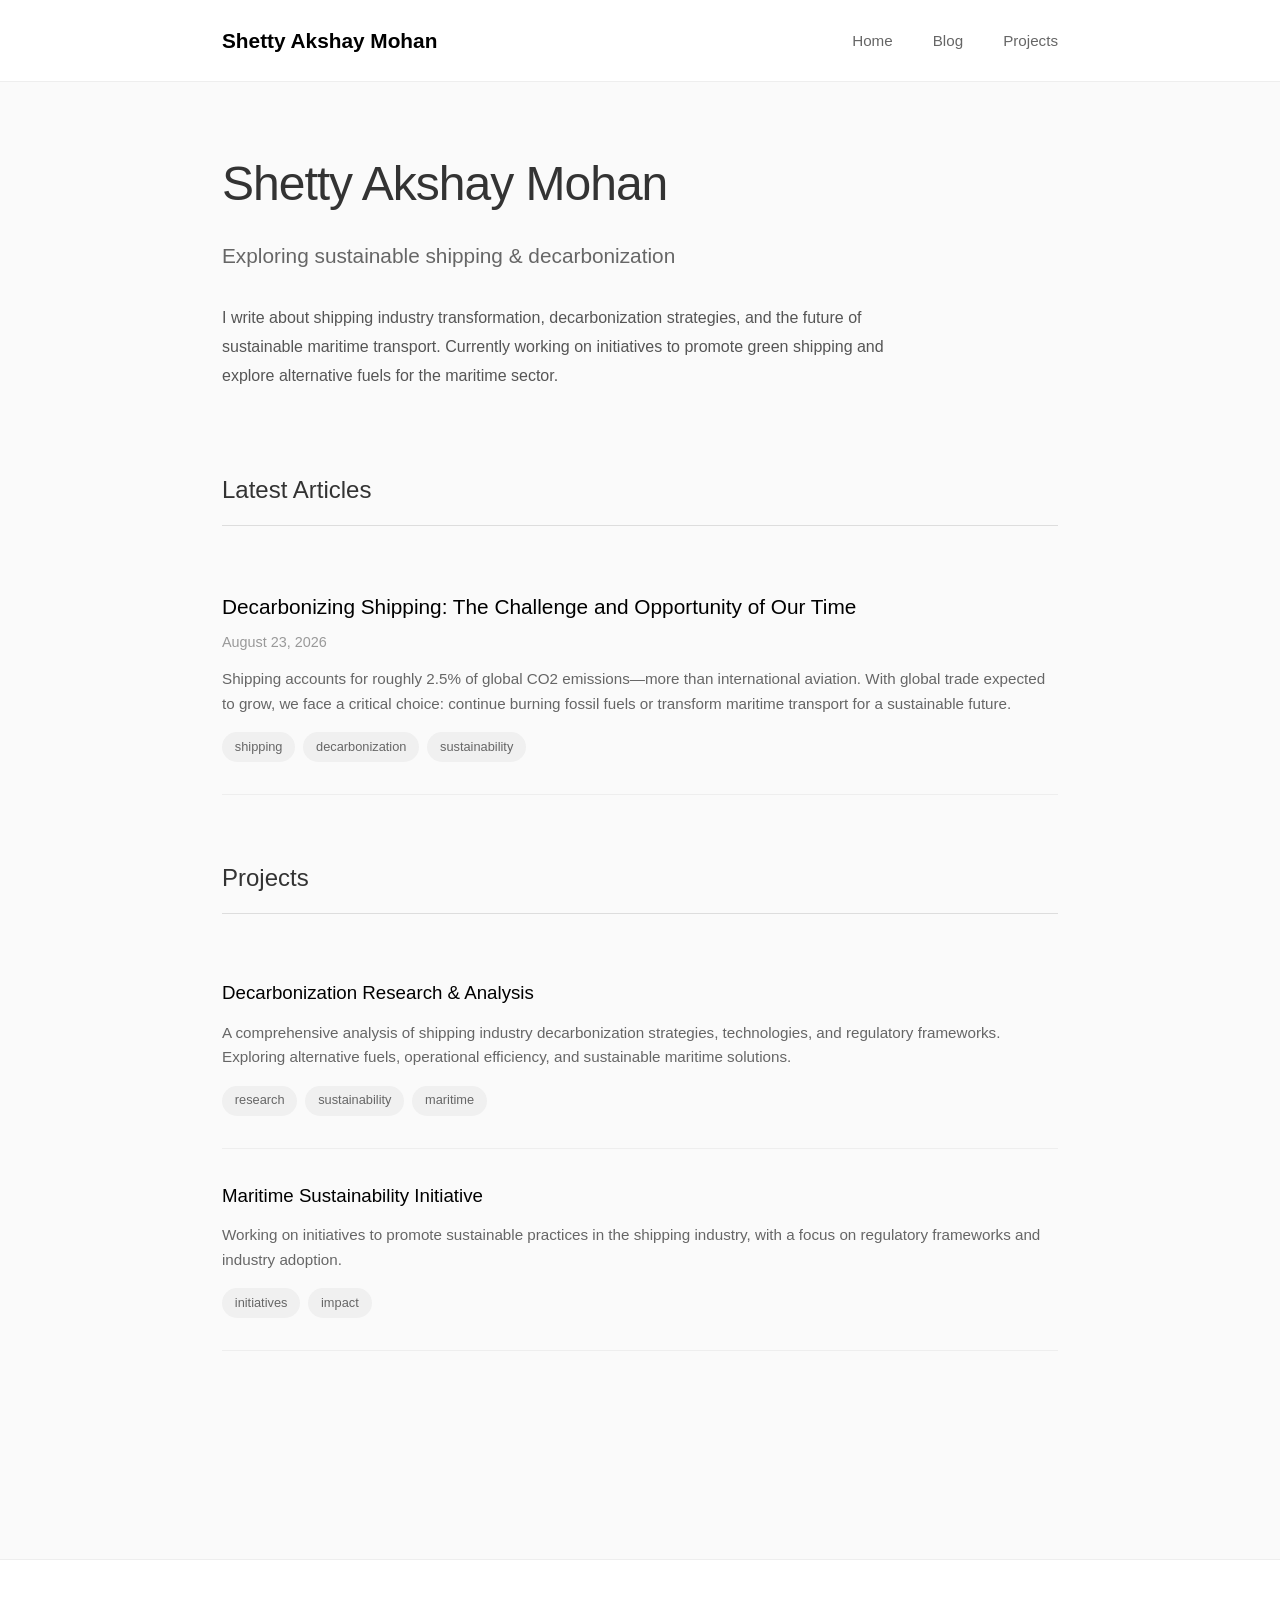
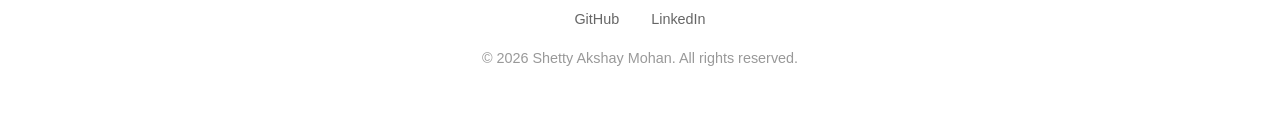
==== commit 9fc89991: "Redesign website with modern minimal style - HTML homepage" ====
--- a/index.html
+++ b/index.html
@@ -1,529 +1,296 @@
-<!doctype html>
-<html
-  lang="en"
-  dir="ltr"
-  class="scroll-smooth"
-  data-default-appearance="light"
-  data-auto-appearance="true"><head>
-	<meta name="generator" content="Hugo 0.165.0"><script src="/livereload.js?mindelay=10&amp;v=2&amp;port=1313&amp;path=livereload" data-no-instant defer></script>
-  <meta charset="utf-8">
-  
-    <meta http-equiv="content-language" content="en">
-  
-  <meta name="viewport" content="width=device-width, initial-scale=1.0">
-  <meta http-equiv="X-UA-Compatible" content="ie=edge">
-  <meta name="theme-color">
-
-  
-  
-    <title>Shetty Akshay Mohan</title>
-    <meta name="title" content="Shetty Akshay Mohan">
-  
-
-  
-  
-  
-  
-  
-    
-  
-    
-  
-    
-  
-  
-    <meta name="description" content="Exploring the future of sustainable shipping and decarbonization">
-  
-  
-  
-  
-  <link rel="canonical" href="http://localhost:1313/">
-  
-  
-    
-      <link rel="alternate" type="application/json" href="/index.json" title="Shetty Akshay Mohan" />
-  
-
-  
-  
-    <meta name="author" content="Shetty Akshay Mohan">
-  
-  
-
-  
-  <meta property="og:url" content="http://localhost:1313/">
-	<meta property="og:site_name" content="Shetty Akshay Mohan">
-	<meta property="og:title" content="Shetty Akshay Mohan">
-	<meta property="og:description" content="Exploring the future of sustainable shipping and decarbonization">
-	<meta property="og:locale" content="en">
-	<meta property="og:type" content="website">
-
-  
-	<meta name="twitter:card" content="summary">
-	<meta name="twitter:title" content="Shetty Akshay Mohan">
-	<meta name="twitter:description" content="Exploring the future of sustainable shipping and decarbonization">
-
-  
-  
-  
-  
-    
-      
-    
-  
-    
-      
-    
-  
-    
-      
-    
-  
-  
-    
-  
-
-  
-  
-  
-  
-  
-  
-
-  
-
-  
-  
-  
-  
-  
-  
-  
-    
-  
-  
-    
-  
-  
-  <link
-    type="text/css"
-    rel="stylesheet"
-    href="/css/main.bundle.min.686cd08722228e9234c2223d634252393ffde8593d93b453f416aa08ce114e7f5a1981919e1075fcc7f0bab78940963dbc969c4bfc73b05ddff04753a6bf636e.css"
-    integrity="sha512-aGzQhyIijpI0wiI9Y0JSOT/96Fk9k7RT9BaqCM4RTn9aGYGRnhB1/MfwureJQJY9vJacS/xzsF3f8EdTpr9jbg==">
-
-  
-  
-  <script
-    type="text/javascript"
-    src="/js/appearance.min.764f412f07ea715415e9123a5eb5f355429502d0b760146b9bcab854bc50829dee14488594acd935dfcdc6a0fe7e6d14d7bee914ebb9272b251aa238cb52c4dd.js"
-    integrity="sha512-dk9BLwfqcVQV6RI6XrXzVUKVAtC3YBRrm8q4VLxQgp3uFEiFlKzZNd/NxqD&#43;fm0U177pFOu5JyslGqI4y1LE3Q=="></script>
-  
-
-
-  
-  
-  
-  
-  
-  
-    
-    <script defer src="/lib/zoom/zoom.min.umd.b4b722fcb5d42f34f52b30a92f3521b69f403ca9d96d0d6179eb537cb870f5d83fdf1fe836688d95d5c99fefbda4170487711006e56051fa67ea00da10521721.js" integrity="sha512-tLci/LXULzT1KzCpLzUhtp9APKnZbQ1heetTfLhw9dg/3x/oNmiNldXJn&#43;&#43;9pBcEh3EQBuVgUfpn6gDaEFIXIQ=="></script>
-    
-    <script defer src="/js/medium-zoom.7f76d937fbb793f3703fedc60ee1e6345259cf2ada403d1876b806fffeaeb2ba6fc594eaccad75c96d5d2425e9fb833748bf1221b4d90d3cf78cf073e104f814.js" integrity="sha512-f3bZN/u3k/NwP&#43;3GDuHmNFJZzyraQD0YdrgG//6usrpvxZTqzK11yW1dJCXp&#43;4M3SL8SIbTZDTz3jPBz4QT4FA=="></script>
-  
-  
-  
-  
-
-  
-  
-  
-    
-  
-  
-    
-    
-    
-  
-  
-  
-  
-  
-  
-  
-  
-    
-    <script
-      defer
-      type="text/javascript"
-      id="script-bundle"
-      src="/js/main.bundle.min.741242ef934dc59264f0354960792bb06fa5fdef01a762e81f6aaac0a68a8212fa27788ea81bcd0a1ea9bd62386a81012b4ba68043b2b6dfcb57b1b03845078d.js"
-      integrity="sha512-dBJC75NNxZJk8DVJYHkrsG&#43;l/e8Bp2LoH2qqwKaKghL6J3iOqBvNCh6pvWI4aoEBK0umgEOytt/LV7GwOEUHjQ=="
-      data-copy="Copy"
-      data-copied="Copied"></script>
-  
-
-  
-  
-
-
-
-
-
-
-
-
-
-
-
-
-
-
-
-
-
-
-
-
-
-
-
-
-  
-
-  
-
-  
-
-  
-
-  
-
-
-
-
-
-
-
-
-
-
-
-
-
-  
-  
-    <link rel="apple-touch-icon" sizes="180x180" href="/apple-touch-icon.png">
-    <link rel="icon" type="image/png" sizes="32x32" href="/favicon-32x32.png">
-    <link rel="icon" type="image/png" sizes="16x16" href="/favicon-16x16.png">
-    <link rel="manifest" href="/site.webmanifest">
-  
-
-  
-  <script type="application/ld+json">
-  {
-    "@context": "https://schema.org",
-    "@type": "WebSite",
-    "@id": "http://localhost:1313/",
-    "name": "Shetty Akshay Mohan",
-    "description": "Exploring the future of sustainable shipping and decarbonization",
-    "inLanguage": "en",
-    "url": "http://localhost:1313/",
-    
-    "publisher" : {
-      "@type": "Person",
-      "name": "Shetty Akshay Mohan"
-    }
-  }
-  </script>
-
-
-
-  
-  
-
-  
-  
-
-  
-  
-
-  
-  
+<!DOCTYPE html>
+<html lang="en">
+<head>
+    <meta charset="UTF-8">
+    <meta name="viewport" content="width=device-width, initial-scale=1.0">
+    <title>Shetty Akshay Mohan - Shipping & Decarbonization</title>
+    <style>
+        * {
+            margin: 0;
+            padding: 0;
+            box-sizing: border-box;
+        }
+
+        body {
+            font-family: -apple-system, BlinkMacSystemFont, 'Segoe UI', 'Roboto', sans-serif;
+            background: #fafafa;
+            color: #333;
+            line-height: 1.6;
+        }
+
+        /* Header Navigation */
+        header {
+            background: white;
+            border-bottom: 1px solid #eee;
+            position: sticky;
+            top: 0;
+            z-index: 100;
+        }
+
+        nav {
+            max-width: 900px;
+            margin: 0 auto;
+            padding: 1.5rem 2rem;
+            display: flex;
+            justify-content: space-between;
+            align-items: center;
+        }
+
+        .logo {
+            font-size: 1.3rem;
+            font-weight: 600;
+            color: #000;
+            text-decoration: none;
+        }
+
+        .nav-links {
+            display: flex;
+            gap: 2.5rem;
+            list-style: none;
+        }
+
+        .nav-links a {
+            text-decoration: none;
+            color: #666;
+            font-size: 0.95rem;
+            transition: color 0.3s;
+        }
+
+        .nav-links a:hover {
+            color: #000;
+        }
+
+        /* Main Container */
+        main {
+            max-width: 900px;
+            margin: 0 auto;
+            padding: 4rem 2rem;
+        }
+
+        /* Hero Section */
+        .hero {
+            margin-bottom: 5rem;
+        }
+
+        .hero h1 {
+            font-size: 3rem;
+            font-weight: 300;
+            margin-bottom: 1rem;
+            letter-spacing: -1px;
+        }
+
+        .hero .subtitle {
+            font-size: 1.3rem;
+            color: #666;
+            font-weight: 300;
+            margin-bottom: 2rem;
+        }
+
+        .bio {
+            font-size: 1rem;
+            color: #555;
+            max-width: 700px;
+            line-height: 1.8;
+            margin-bottom: 2rem;
+        }
+
+        /* Articles Section */
+        .articles-section {
+            margin: 4rem 0;
+        }
+
+        .articles-section h2 {
+            font-size: 1.5rem;
+            font-weight: 400;
+            margin-bottom: 2rem;
+            border-bottom: 1px solid #ddd;
+            padding-bottom: 1rem;
+        }
+
+        .article-card {
+            padding: 2rem 0;
+            border-bottom: 1px solid #eee;
+            transition: all 0.3s;
+        }
+
+        .article-card:hover {
+            padding-left: 1rem;
+        }
+
+        .article-title {
+            font-size: 1.3rem;
+            font-weight: 500;
+            color: #000;
+            text-decoration: none;
+            display: inline-block;
+            transition: color 0.3s;
+        }
+
+        .article-title:hover {
+            color: #0066cc;
+        }
+
+        .article-meta {
+            color: #999;
+            font-size: 0.9rem;
+            margin-top: 0.5rem;
+        }
+
+        .article-excerpt {
+            color: #666;
+            margin-top: 0.8rem;
+            font-size: 0.95rem;
+            line-height: 1.6;
+        }
+
+        /* Tags */
+        .tags {
+            display: flex;
+            gap: 0.5rem;
+            margin-top: 1rem;
+            flex-wrap: wrap;
+        }
+
+        .tag {
+            background: #f0f0f0;
+            color: #666;
+            padding: 0.3rem 0.8rem;
+            border-radius: 20px;
+            font-size: 0.8rem;
+            text-decoration: none;
+            transition: all 0.3s;
+        }
+
+        .tag:hover {
+            background: #e0e0e0;
+            color: #000;
+        }
+
+        /* Footer */
+        footer {
+            margin-top: 5rem;
+            padding: 3rem 2rem;
+            border-top: 1px solid #eee;
+            background: white;
+            text-align: center;
+            color: #999;
+            font-size: 0.9rem;
+        }
+
+        .footer-links {
+            margin-bottom: 1rem;
+            display: flex;
+            gap: 2rem;
+            justify-content: center;
+        }
+
+        .footer-links a {
+            color: #666;
+            text-decoration: none;
+            transition: color 0.3s;
+        }
+
+        .footer-links a:hover {
+            color: #000;
+        }
+
+        /* Responsive */
+        @media (max-width: 768px) {
+            .hero h1 {
+                font-size: 2rem;
+            }
+
+            .nav-links {
+                gap: 1.5rem;
+            }
+
+            main {
+                padding: 2rem 1rem;
+            }
+
+            .hero {
+                margin-bottom: 3rem;
+            }
+        }
+    </style>
 </head>
-
-
-
-
-
-
-
-
-
-
-
-
-
-
-
-
-
-
-  
-  <body class="flex flex-col h-screen m-auto leading-7 max-w-7xl px-6 sm:px-14 md:px-24 lg:px-32 text-lg bg-neutral text-neutral-900 dark:bg-neutral-800 dark:text-neutral bf-scrollbar">
-    <div id="the-top" class="absolute flex self-center">
-      <a
-        class="px-3 py-1 text-sm -translate-y-8 rounded-b-lg bg-primary-200 focus:translate-y-0 dark:bg-neutral-600"
-        href="#main-content">
-        <span class="font-bold text-primary-600 pe-2 dark:text-primary-400">&darr;</span>
-        Skip to main content
-      </a>
-    </div>
+<body>
     <header>
-      
-      
-        <div class="main-menu flex items-center w-full gap-2 p-1 pl-0">
-  
-  
-    <a href="/" class="text-base font-medium truncate min-w-0 shrink">
-      Shetty Akshay Mohan
-    </a>
-  
-  <div class="flex items-center ms-auto">
-    <div class="hidden md:flex">
-      <nav aria-label="Main menu" class="flex items-center gap-x-5 h-12">
-  
-
-  
-
-  
-
-  
-    <div class="flex items-center">
-      <button
-        id="appearance-switcher"
-        aria-label="Switch to dark appearance"
-        type="button"
-        class="text-sm bf-icon-color-hover"
-        title="Switch to dark appearance">
-        <div class="flex items-center justify-center dark:hidden">
-          <span class="relative block icon"><svg xmlns="http://www.w3.org/2000/svg" viewBox="0 0 512 512"><path fill="currentColor" d="M32 256c0-123.8 100.3-224 223.8-224c11.36 0 29.7 1.668 40.9 3.746c9.616 1.777 11.75 14.63 3.279 19.44C245 86.5 211.2 144.6 211.2 207.8c0 109.7 99.71 193 208.3 172.3c9.561-1.805 16.28 9.324 10.11 16.95C387.9 448.6 324.8 480 255.8 480C132.1 480 32 379.6 32 256z"/></svg>
-</span>
+        <nav>
+            <a href="/" class="logo">Shetty Akshay Mohan</a>
+            <ul class="nav-links">
+                <li><a href="/">Home</a></li>
+                <li><a href="#blog">Blog</a></li>
+                <li><a href="#projects">Projects</a></li>
+            </ul>
+        </nav>
+    </header>
+
+    <main>
+        <section class="hero">
+            <h1>Shetty Akshay Mohan</h1>
+            <p class="subtitle">Exploring sustainable shipping & decarbonization</p>
+            <p class="bio">
+                I write about shipping industry transformation, decarbonization strategies, and the future of sustainable maritime transport. 
+                Currently working on initiatives to promote green shipping and explore alternative fuels for the maritime sector.
+            </p>
+        </section>
+
+        <section id="blog" class="articles-section">
+            <h2>Latest Articles</h2>
+            
+            <article class="article-card">
+                <a href="/posts/shipping-decarb/" class="article-title">
+                    Decarbonizing Shipping: The Challenge and Opportunity of Our Time
+                </a>
+                <div class="article-meta">August 23, 2026</div>
+                <p class="article-excerpt">
+                    Shipping accounts for roughly 2.5% of global CO2 emissions—more than international aviation. 
+                    With global trade expected to grow, we face a critical choice: continue burning fossil fuels or transform maritime transport for a sustainable future.
+                </p>
+                <div class="tags">
+                    <a href="/tags/shipping" class="tag">shipping</a>
+                    <a href="/tags/decarbonization" class="tag">decarbonization</a>
+                    <a href="/tags/sustainability" class="tag">sustainability</a>
+                </div>
+            </article>
+        </section>
+
+        <section id="projects" class="articles-section">
+            <h2>Projects</h2>
+            
+            <article class="article-card">
+                <h3 style="font-weight: 500; color: #000; margin-bottom: 0.5rem;">Decarbonization Research & Analysis</h3>
+                <p class="article-excerpt">
+                    A comprehensive analysis of shipping industry decarbonization strategies, technologies, and regulatory frameworks. 
+                    Exploring alternative fuels, operational efficiency, and sustainable maritime solutions.
+                </p>
+                <div class="tags">
+                    <a href="#" class="tag">research</a>
+                    <a href="#" class="tag">sustainability</a>
+                    <a href="#" class="tag">maritime</a>
+                </div>
+            </article>
+
+            <article class="article-card">
+                <h3 style="font-weight: 500; color: #000; margin-bottom: 0.5rem;">Maritime Sustainability Initiative</h3>
+                <p class="article-excerpt">
+                    Working on initiatives to promote sustainable practices in the shipping industry, with a focus on regulatory frameworks and industry adoption.
+                </p>
+                <div class="tags">
+                    <a href="#" class="tag">initiatives</a>
+                    <a href="#" class="tag">impact</a>
+                </div>
+            </article>
+        </section>
+    </main>
+
+    <footer>
+        <div class="footer-links">
+            <a href="https://github.com/shettyakshaym-alt">GitHub</a>
+            <a href="https://linkedin.com/in/shettyakshaym">LinkedIn</a>
         </div>
-        <div class="items-center justify-center hidden dark:flex">
-          <span class="relative block icon"><svg xmlns="http://www.w3.org/2000/svg" viewBox="0 0 512 512"><path fill="currentColor" d="M256 159.1c-53.02 0-95.1 42.98-95.1 95.1S202.1 351.1 256 351.1s95.1-42.98 95.1-95.1S309 159.1 256 159.1zM509.3 347L446.1 255.1l63.15-91.01c6.332-9.125 1.104-21.74-9.826-23.72l-109-19.7l-19.7-109c-1.975-10.93-14.59-16.16-23.72-9.824L256 65.89L164.1 2.736c-9.125-6.332-21.74-1.107-23.72 9.824L121.6 121.6L12.56 141.3C1.633 143.2-3.596 155.9 2.736 164.1L65.89 256l-63.15 91.01c-6.332 9.125-1.105 21.74 9.824 23.72l109 19.7l19.7 109c1.975 10.93 14.59 16.16 23.72 9.824L256 446.1l91.01 63.15c9.127 6.334 21.75 1.107 23.72-9.822l19.7-109l109-19.7C510.4 368.8 515.6 356.1 509.3 347zM256 383.1c-70.69 0-127.1-57.31-127.1-127.1c0-70.69 57.31-127.1 127.1-127.1s127.1 57.3 127.1 127.1C383.1 326.7 326.7 383.1 256 383.1z"/></svg>
-</span>
-        </div>
-      </button>
-    </div>
-  
-
-  
-    <button
-      id="search-button"
-      aria-label="Search (/ or ⌘K)"
-      class="flex items-center gap-2 rounded-lg border bf-border-color bf-border-color-hover bg-neutral-100/50 px-2 py-1 text-sm text-neutral-500 transition-colors hover:text-primary-600 dark:bg-neutral-800/50 dark:text-neutral-400 dark:hover:text-primary-400"
-      title="Search (/ or ⌘K)">
-      <span class="relative block icon"><svg aria-hidden="true" focusable="false" data-prefix="fas" data-icon="search" class="svg-inline--fa fa-search fa-w-16" role="img" xmlns="http://www.w3.org/2000/svg" viewBox="0 0 512 512"><path fill="currentColor" d="M505 442.7L405.3 343c-4.5-4.5-10.6-7-17-7H372c27.6-35.3 44-79.7 44-128C416 93.1 322.9 0 208 0S0 93.1 0 208s93.1 208 208 208c48.3 0 92.7-16.4 128-44v16.3c0 6.4 2.5 12.5 7 17l99.7 99.7c9.4 9.4 24.6 9.4 33.9 0l28.3-28.3c9.4-9.4 9.4-24.6.1-34zM208 336c-70.7 0-128-57.2-128-128 0-70.7 57.2-128 128-128 70.7 0 128 57.2 128 128 0 70.7-57.2 128-128 128z"/></svg>
-</span>
-      <kbd
-        id="search-shortcut-hint"
-        class="pointer-events-none font-sans text-xs text-neutral-500 dark:text-neutral-400"
-        aria-hidden="true">
-        ⌘K
-      </kbd>
-    </button>
-  
-</nav>
-
-
-
-    </div>
-    <div class="flex md:hidden">
-      
-<div class="mobile-header-row mobile-menu-fullscreen relative flex items-center h-14 gap-4">
-  
-
-  
-    <button
-      id="appearance-switcher-mobile"
-      type="button"
-      aria-label="Switch to dark appearance"
-      title="Switch to dark appearance"
-      class="flex items-center justify-center text-neutral-900 hover:text-primary-600 dark:text-neutral-200 dark:hover:text-primary-400">
-      <div class="dark:hidden">
-        <span class="relative block icon"><svg xmlns="http://www.w3.org/2000/svg" viewBox="0 0 512 512"><path fill="currentColor" d="M32 256c0-123.8 100.3-224 223.8-224c11.36 0 29.7 1.668 40.9 3.746c9.616 1.777 11.75 14.63 3.279 19.44C245 86.5 211.2 144.6 211.2 207.8c0 109.7 99.71 193 208.3 172.3c9.561-1.805 16.28 9.324 10.11 16.95C387.9 448.6 324.8 480 255.8 480C132.1 480 32 379.6 32 256z"/></svg>
-</span>
-      </div>
-      <div class="hidden dark:block">
-        <span class="relative block icon"><svg xmlns="http://www.w3.org/2000/svg" viewBox="0 0 512 512"><path fill="currentColor" d="M256 159.1c-53.02 0-95.1 42.98-95.1 95.1S202.1 351.1 256 351.1s95.1-42.98 95.1-95.1S309 159.1 256 159.1zM509.3 347L446.1 255.1l63.15-91.01c6.332-9.125 1.104-21.74-9.826-23.72l-109-19.7l-19.7-109c-1.975-10.93-14.59-16.16-23.72-9.824L256 65.89L164.1 2.736c-9.125-6.332-21.74-1.107-23.72 9.824L121.6 121.6L12.56 141.3C1.633 143.2-3.596 155.9 2.736 164.1L65.89 256l-63.15 91.01c-6.332 9.125-1.105 21.74 9.824 23.72l109 19.7l19.7 109c1.975 10.93 14.59 16.16 23.72 9.824L256 446.1l91.01 63.15c9.127 6.334 21.75 1.107 23.72-9.822l19.7-109l109-19.7C510.4 368.8 515.6 356.1 509.3 347zM256 383.1c-70.69 0-127.1-57.31-127.1-127.1c0-70.69 57.31-127.1 127.1-127.1s127.1 57.3 127.1 127.1C383.1 326.7 326.7 383.1 256 383.1z"/></svg>
-</span>
-      </div>
-    </button>
-  
-
-  
-    <button
-      id="search-button-mobile"
-      aria-label="Search (/ or ⌘K)"
-      class="flex items-center justify-center bf-icon-color-hover"
-      title="Search (/ or ⌘K)">
-      <span class="relative block icon"><svg aria-hidden="true" focusable="false" data-prefix="fas" data-icon="search" class="svg-inline--fa fa-search fa-w-16" role="img" xmlns="http://www.w3.org/2000/svg" viewBox="0 0 512 512"><path fill="currentColor" d="M505 442.7L405.3 343c-4.5-4.5-10.6-7-17-7H372c27.6-35.3 44-79.7 44-128C416 93.1 322.9 0 208 0S0 93.1 0 208s93.1 208 208 208c48.3 0 92.7-16.4 128-44v16.3c0 6.4 2.5 12.5 7 17l99.7 99.7c9.4 9.4 24.6 9.4 33.9 0l28.3-28.3c9.4-9.4 9.4-24.6.1-34zM208 336c-70.7 0-128-57.2-128-128 0-70.7 57.2-128 128-128 70.7 0 128 57.2 128 128 0 70.7-57.2 128-128 128z"/></svg>
-</span>
-    </button>
-  
-
-  
-</div>
-
-
-
-
-
-
-
-    </div>
-  </div>
-</div>
-
-
-
-
-
-      
-    </header>
-    <div class="relative flex flex-col grow">
-      <main id="main-content" class="grow">
-        
-  
-    
-    
-      
-<article
-  class="
-    h-full
-   flex flex-col items-center justify-center text-center">
-  <header class="relative px-1 py-1 flex flex-col items-center mb-3">
-    
-    <h1 class="text-4xl font-extrabold">
-      Shetty Akshay Mohan
-    </h1>
-    
-      <h2 class="text-xl text-neutral-500 dark:text-neutral-400">
-        Exploring sustainable shipping
-      </h2>
-    
-    <div class="mt-1 text-2xl">
-      
-
-    </div>
-  </header>
-  <section class="prose dark:prose-invert w-full"></section>
-</article>
-
-    
-  
-  <section>
-    
-
-
-
-  </section>
-
-        
-
-
-  
-
-
-
-
-
-
-<div
-  id="scroll-to-top"
-  class="fixed bottom-6 end-6 z-50 transform translate-y-4 opacity-0 duration-200">
-  <a
-    href="#the-top"
-    class="pointer-events-auto flex h-12 w-12 items-center justify-center rounded-full bg-neutral/50 text-xl text-neutral-700 hover:text-primary-600 dark:bg-neutral-800/50 dark:text-neutral dark:hover:text-primary-400"
-    aria-label="Scroll to top"
-    title="Scroll to top">
-    &uarr;
-  </a>
-</div>
-
-      </main><footer id="site-footer" class="py-10 print:hidden">
-  
-  
-    
-  
-  <div class="flex items-center justify-between">
-    
-    
-      <p class="text-sm text-neutral-500 dark:text-neutral-400">
-          &copy;
-          2026
-          Shetty Akshay Mohan
-      </p>
-    
-
-    
-    
-      <p class="text-xs text-neutral-500 dark:text-neutral-400">
-        
-        
-        Powered by <a class="hover:underline hover:decoration-primary-400 hover:text-primary-500"
-          href="https://gohugo.io/" target="_blank" rel="noopener noreferrer">Hugo</a> &amp; <a class="hover:underline hover:decoration-primary-400 hover:text-primary-500"
-          href="https://blowfish.page/" target="_blank" rel="noopener noreferrer">Blowfish</a>
-      </p>
-    
-  </div>
-  
-  
-</footer>
-<div
-  id="search-wrapper"
-  role="dialog"
-  aria-modal="true"
-  aria-label="Search"
-  class="invisible fixed inset-0 flex h-screen w-screen cursor-default flex-col bg-neutral-500/50 p-4 backdrop-blur-sm dark:bg-neutral-900/50 sm:p-6 md:p-[10vh] lg:p-[12vh] z-500"
-  data-url="/">
-  <div
-    id="search-modal"
-    class="flex flex-col w-full max-w-3xl min-h-0 mx-auto border rounded-md shadow-lg top-20 border-neutral-200 bg-neutral dark:border-neutral-700 dark:bg-neutral-800">
-    <header class="relative z-10 flex items-center justify-between flex-none px-2">
-      <form class="flex items-center flex-auto min-w-0">
-        <div class="flex items-center justify-center w-8 h-8 text-neutral-400">
-          <span class="relative block icon"><svg aria-hidden="true" focusable="false" data-prefix="fas" data-icon="search" class="svg-inline--fa fa-search fa-w-16" role="img" xmlns="http://www.w3.org/2000/svg" viewBox="0 0 512 512"><path fill="currentColor" d="M505 442.7L405.3 343c-4.5-4.5-10.6-7-17-7H372c27.6-35.3 44-79.7 44-128C416 93.1 322.9 0 208 0S0 93.1 0 208s93.1 208 208 208c48.3 0 92.7-16.4 128-44v16.3c0 6.4 2.5 12.5 7 17l99.7 99.7c9.4 9.4 24.6 9.4 33.9 0l28.3-28.3c9.4-9.4 9.4-24.6.1-34zM208 336c-70.7 0-128-57.2-128-128 0-70.7 57.2-128 128-128 70.7 0 128 57.2 128 128 0 70.7-57.2 128-128 128z"/></svg>
-</span>
-        </div>
-        <input
-          type="search"
-          id="search-query"
-          aria-label="Search"
-          class="flex flex-auto h-12 mx-1 bg-transparent appearance-none focus:outline-dotted focus:outline-2 focus:outline-transparent"
-          placeholder="Search"
-          tabindex="0">
-      </form>
-      <button
-        id="close-search-button"
-        class="flex items-center justify-center w-8 h-8 text-neutral-700 hover:text-primary-600 dark:text-neutral dark:hover:text-primary-400"
-        title="Close (Esc)">
-        <span class="relative block icon"><svg xmlns="http://www.w3.org/2000/svg" viewBox="0 0 320 512"><path fill="currentColor" d="M310.6 361.4c12.5 12.5 12.5 32.75 0 45.25C304.4 412.9 296.2 416 288 416s-16.38-3.125-22.62-9.375L160 301.3L54.63 406.6C48.38 412.9 40.19 416 32 416S15.63 412.9 9.375 406.6c-12.5-12.5-12.5-32.75 0-45.25l105.4-105.4L9.375 150.6c-12.5-12.5-12.5-32.75 0-45.25s32.75-12.5 45.25 0L160 210.8l105.4-105.4c12.5-12.5 32.75-12.5 45.25 0s12.5 32.75 0 45.25l-105.4 105.4L310.6 361.4z"/></svg>
-</span>
-      </button>
-    </header>
-    <section class="flex-auto px-2 overflow-auto">
-      <ul id="search-results">
-        
-      </ul>
-    </section>
-  </div>
-</div>
-
-    </div>
-    
-    
-  </body>
-  
+        <p>&copy; 2026 Shetty Akshay Mohan. All rights reserved.</p>
+    </footer>
+</body>
 </html>
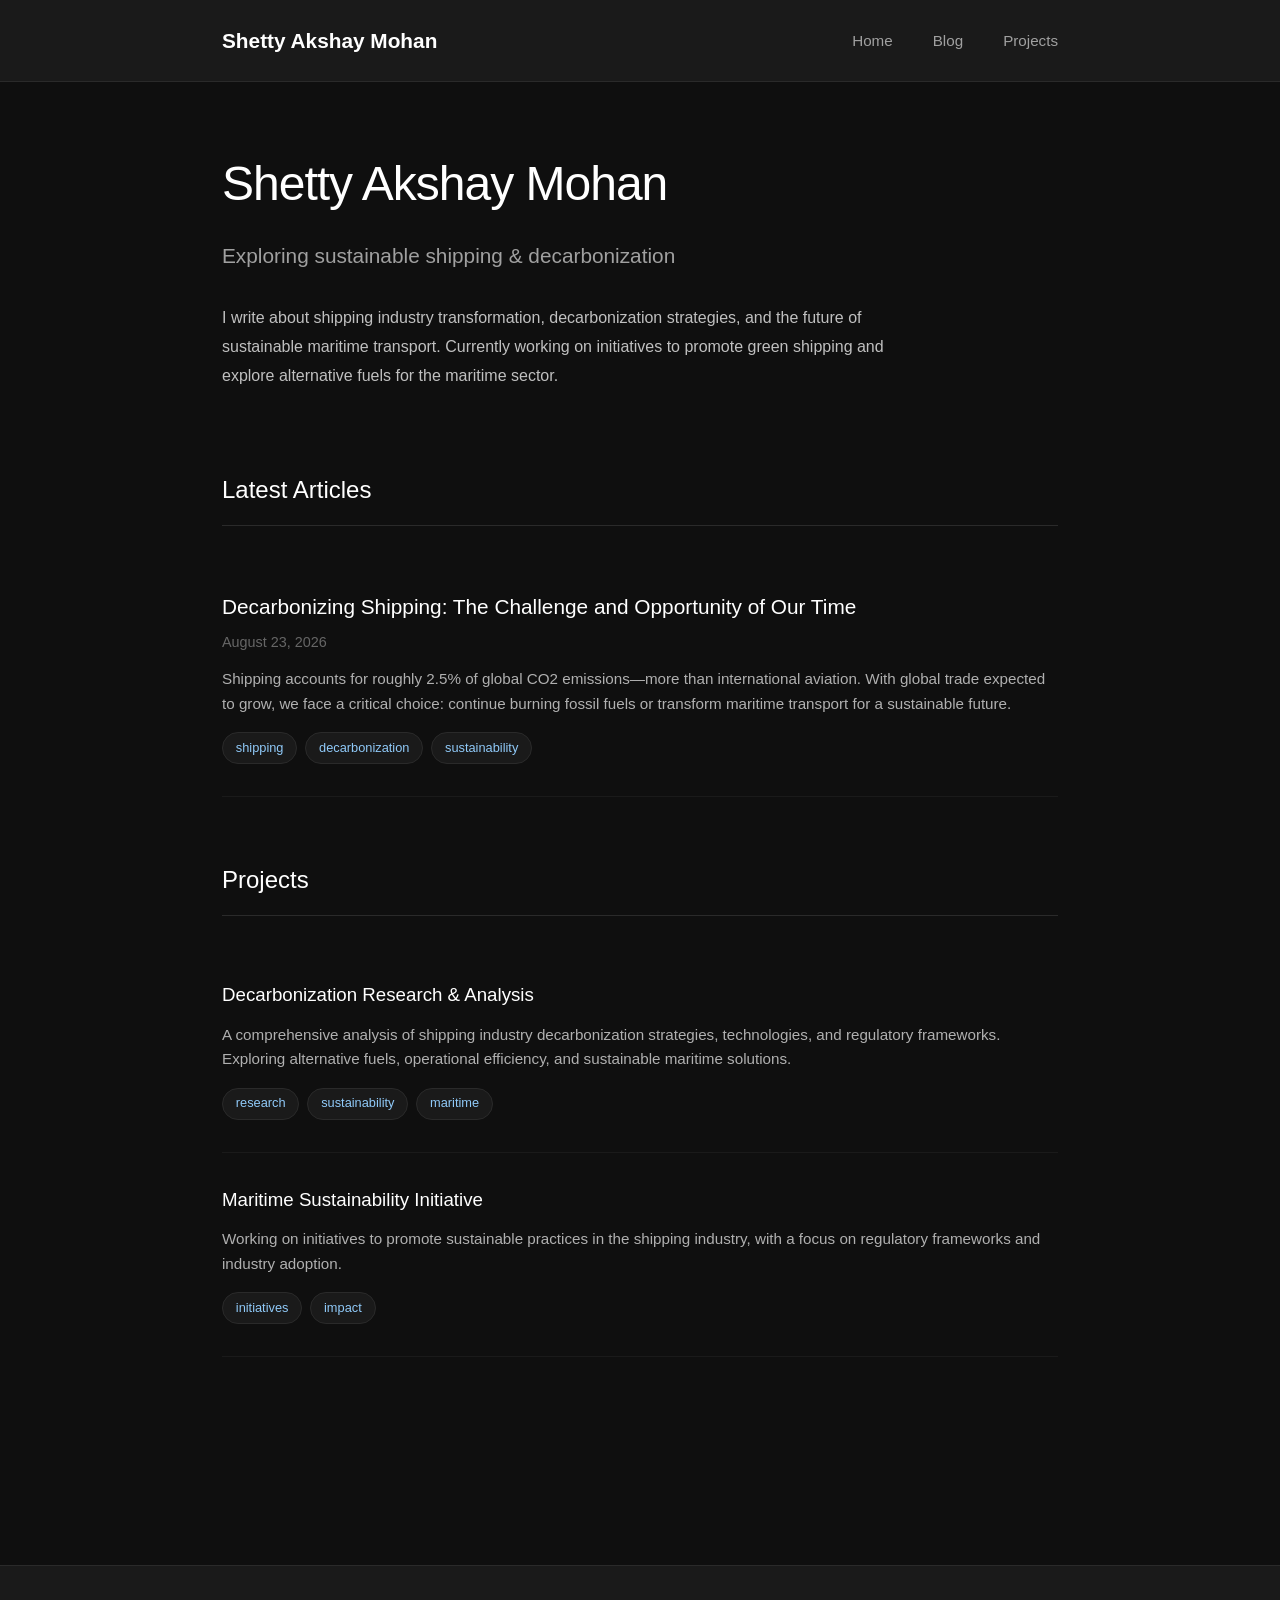
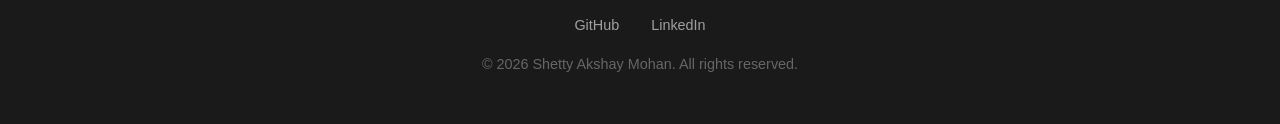
==== commit ba5987cb: "Switch to dark theme" ====
--- a/index.html
+++ b/index.html
@@ -13,15 +13,15 @@
 
         body {
             font-family: -apple-system, BlinkMacSystemFont, 'Segoe UI', 'Roboto', sans-serif;
-            background: #fafafa;
-            color: #333;
+            background: #0f0f0f;
+            color: #e0e0e0;
             line-height: 1.6;
         }
 
         /* Header Navigation */
         header {
-            background: white;
-            border-bottom: 1px solid #eee;
+            background: #1a1a1a;
+            border-bottom: 1px solid #2a2a2a;
             position: sticky;
             top: 0;
             z-index: 100;
@@ -39,7 +39,7 @@
         .logo {
             font-size: 1.3rem;
             font-weight: 600;
-            color: #000;
+            color: #ffffff;
             text-decoration: none;
         }
 
@@ -51,13 +51,13 @@
 
         .nav-links a {
             text-decoration: none;
-            color: #666;
+            color: #a0a0a0;
             font-size: 0.95rem;
             transition: color 0.3s;
         }
 
         .nav-links a:hover {
-            color: #000;
+            color: #ffffff;
         }
 
         /* Main Container */
@@ -77,18 +77,19 @@
             font-weight: 300;
             margin-bottom: 1rem;
             letter-spacing: -1px;
+            color: #ffffff;
         }
 
         .hero .subtitle {
             font-size: 1.3rem;
-            color: #666;
+            color: #a0a0a0;
             font-weight: 300;
             margin-bottom: 2rem;
         }
 
         .bio {
             font-size: 1rem;
-            color: #555;
+            color: #c0c0c0;
             max-width: 700px;
             line-height: 1.8;
             margin-bottom: 2rem;
@@ -103,13 +104,14 @@
             font-size: 1.5rem;
             font-weight: 400;
             margin-bottom: 2rem;
-            border-bottom: 1px solid #ddd;
+            border-bottom: 1px solid #2a2a2a;
             padding-bottom: 1rem;
+            color: #ffffff;
         }
 
         .article-card {
             padding: 2rem 0;
-            border-bottom: 1px solid #eee;
+            border-bottom: 1px solid #1a1a1a;
             transition: all 0.3s;
         }
 
@@ -120,24 +122,24 @@
         .article-title {
             font-size: 1.3rem;
             font-weight: 500;
-            color: #000;
+            color: #ffffff;
             text-decoration: none;
             display: inline-block;
             transition: color 0.3s;
         }
 
         .article-title:hover {
-            color: #0066cc;
+            color: #64b5f6;
         }
 
         .article-meta {
-            color: #999;
+            color: #666666;
             font-size: 0.9rem;
             margin-top: 0.5rem;
         }
 
         .article-excerpt {
-            color: #666;
+            color: #b0b0b0;
             margin-top: 0.8rem;
             font-size: 0.95rem;
             line-height: 1.6;
@@ -152,28 +154,30 @@
         }
 
         .tag {
-            background: #f0f0f0;
-            color: #666;
+            background: #1a1a1a;
+            color: #90caf9;
             padding: 0.3rem 0.8rem;
             border-radius: 20px;
             font-size: 0.8rem;
             text-decoration: none;
             transition: all 0.3s;
+            border: 1px solid #2a2a2a;
         }
 
         .tag:hover {
-            background: #e0e0e0;
-            color: #000;
+            background: #2a2a2a;
+            color: #64b5f6;
+            border-color: #64b5f6;
         }
 
         /* Footer */
         footer {
             margin-top: 5rem;
             padding: 3rem 2rem;
-            border-top: 1px solid #eee;
-            background: white;
+            border-top: 1px solid #2a2a2a;
+            background: #1a1a1a;
             text-align: center;
-            color: #999;
+            color: #666666;
             font-size: 0.9rem;
         }
 
@@ -185,13 +189,13 @@
         }
 
         .footer-links a {
-            color: #666;
+            color: #a0a0a0;
             text-decoration: none;
             transition: color 0.3s;
         }
 
         .footer-links a:hover {
-            color: #000;
+            color: #64b5f6;
         }
 
         /* Responsive */
@@ -260,7 +264,7 @@
             <h2>Projects</h2>
             
             <article class="article-card">
-                <h3 style="font-weight: 500; color: #000; margin-bottom: 0.5rem;">Decarbonization Research & Analysis</h3>
+                <h3 style="font-weight: 500; color: #ffffff; margin-bottom: 0.5rem;">Decarbonization Research & Analysis</h3>
                 <p class="article-excerpt">
                     A comprehensive analysis of shipping industry decarbonization strategies, technologies, and regulatory frameworks. 
                     Exploring alternative fuels, operational efficiency, and sustainable maritime solutions.
@@ -273,7 +277,7 @@
             </article>
 
             <article class="article-card">
-                <h3 style="font-weight: 500; color: #000; margin-bottom: 0.5rem;">Maritime Sustainability Initiative</h3>
+                <h3 style="font-weight: 500; color: #ffffff; margin-bottom: 0.5rem;">Maritime Sustainability Initiative</h3>
                 <p class="article-excerpt">
                     Working on initiatives to promote sustainable practices in the shipping industry, with a focus on regulatory frameworks and industry adoption.
                 </p>
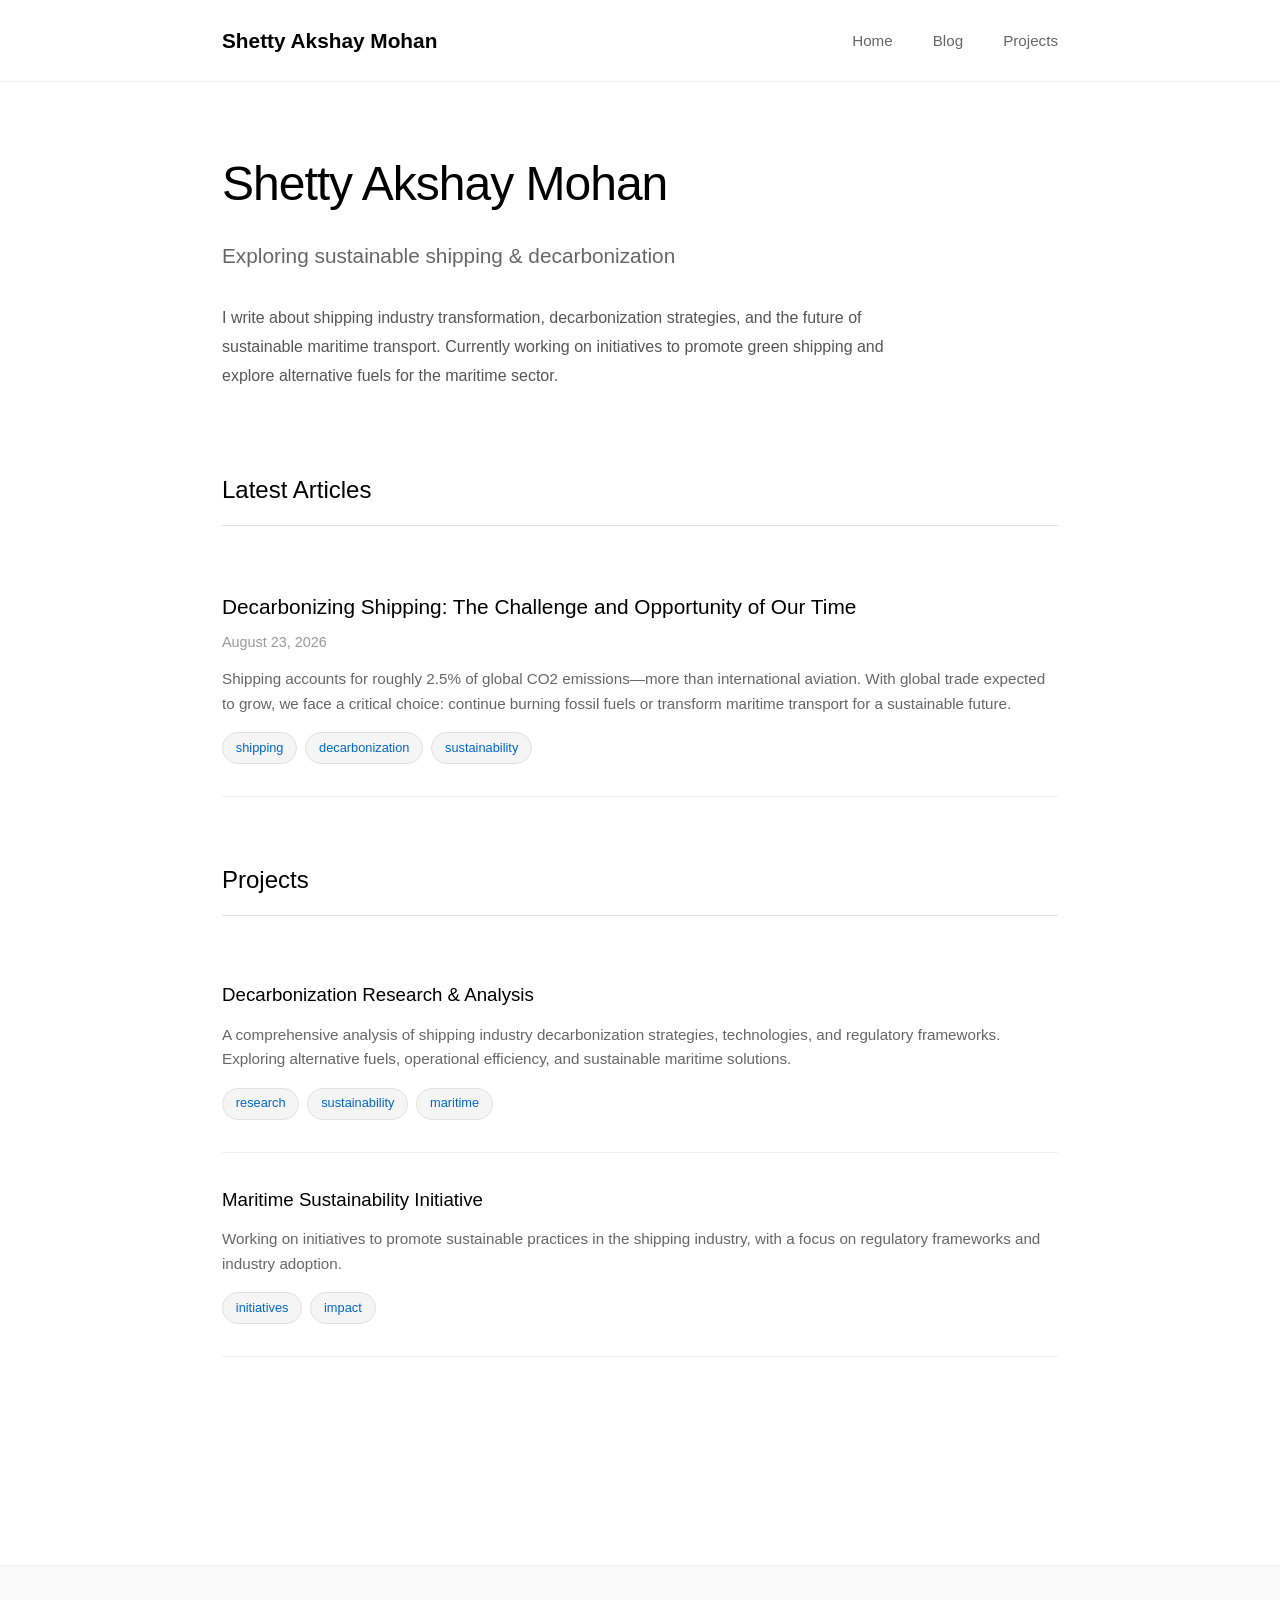
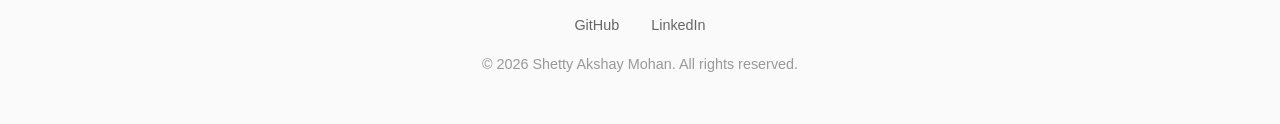
==== commit 0f341a4a: "Switch to white/light theme" ====
--- a/index.html
+++ b/index.html
@@ -13,15 +13,15 @@
 
         body {
             font-family: -apple-system, BlinkMacSystemFont, 'Segoe UI', 'Roboto', sans-serif;
-            background: #0f0f0f;
-            color: #e0e0e0;
+            background: #ffffff;
+            color: #333333;
             line-height: 1.6;
         }
 
         /* Header Navigation */
         header {
-            background: #1a1a1a;
-            border-bottom: 1px solid #2a2a2a;
+            background: #ffffff;
+            border-bottom: 1px solid #f0f0f0;
             position: sticky;
             top: 0;
             z-index: 100;
@@ -39,7 +39,7 @@
         .logo {
             font-size: 1.3rem;
             font-weight: 600;
-            color: #ffffff;
+            color: #000000;
             text-decoration: none;
         }
 
@@ -51,13 +51,13 @@
 
         .nav-links a {
             text-decoration: none;
-            color: #a0a0a0;
+            color: #666666;
             font-size: 0.95rem;
             transition: color 0.3s;
         }
 
         .nav-links a:hover {
-            color: #ffffff;
+            color: #000000;
         }
 
         /* Main Container */
@@ -77,19 +77,19 @@
             font-weight: 300;
             margin-bottom: 1rem;
             letter-spacing: -1px;
-            color: #ffffff;
+            color: #000000;
         }
 
         .hero .subtitle {
             font-size: 1.3rem;
-            color: #a0a0a0;
+            color: #666666;
             font-weight: 300;
             margin-bottom: 2rem;
         }
 
         .bio {
             font-size: 1rem;
-            color: #c0c0c0;
+            color: #555555;
             max-width: 700px;
             line-height: 1.8;
             margin-bottom: 2rem;
@@ -104,14 +104,14 @@
             font-size: 1.5rem;
             font-weight: 400;
             margin-bottom: 2rem;
-            border-bottom: 1px solid #2a2a2a;
+            border-bottom: 1px solid #e0e0e0;
             padding-bottom: 1rem;
-            color: #ffffff;
+            color: #000000;
         }
 
         .article-card {
             padding: 2rem 0;
-            border-bottom: 1px solid #1a1a1a;
+            border-bottom: 1px solid #f0f0f0;
             transition: all 0.3s;
         }
 
@@ -122,24 +122,24 @@
         .article-title {
             font-size: 1.3rem;
             font-weight: 500;
-            color: #ffffff;
+            color: #000000;
             text-decoration: none;
             display: inline-block;
             transition: color 0.3s;
         }
 
         .article-title:hover {
-            color: #64b5f6;
+            color: #0066cc;
         }
 
         .article-meta {
-            color: #666666;
+            color: #999999;
             font-size: 0.9rem;
             margin-top: 0.5rem;
         }
 
         .article-excerpt {
-            color: #b0b0b0;
+            color: #666666;
             margin-top: 0.8rem;
             font-size: 0.95rem;
             line-height: 1.6;
@@ -154,30 +154,30 @@
         }
 
         .tag {
-            background: #1a1a1a;
-            color: #90caf9;
+            background: #f5f5f5;
+            color: #0066cc;
             padding: 0.3rem 0.8rem;
             border-radius: 20px;
             font-size: 0.8rem;
             text-decoration: none;
             transition: all 0.3s;
-            border: 1px solid #2a2a2a;
+            border: 1px solid #e0e0e0;
         }
 
         .tag:hover {
-            background: #2a2a2a;
-            color: #64b5f6;
-            border-color: #64b5f6;
+            background: #e8f0ff;
+            color: #0052a3;
+            border-color: #0066cc;
         }
 
         /* Footer */
         footer {
             margin-top: 5rem;
             padding: 3rem 2rem;
-            border-top: 1px solid #2a2a2a;
-            background: #1a1a1a;
+            border-top: 1px solid #f0f0f0;
+            background: #fafafa;
             text-align: center;
-            color: #666666;
+            color: #999999;
             font-size: 0.9rem;
         }
 
@@ -189,13 +189,13 @@
         }
 
         .footer-links a {
-            color: #a0a0a0;
+            color: #666666;
             text-decoration: none;
             transition: color 0.3s;
         }
 
         .footer-links a:hover {
-            color: #64b5f6;
+            color: #0066cc;
         }
 
         /* Responsive */
@@ -264,7 +264,7 @@
             <h2>Projects</h2>
             
             <article class="article-card">
-                <h3 style="font-weight: 500; color: #ffffff; margin-bottom: 0.5rem;">Decarbonization Research & Analysis</h3>
+                <h3 style="font-weight: 500; color: #000000; margin-bottom: 0.5rem;">Decarbonization Research & Analysis</h3>
                 <p class="article-excerpt">
                     A comprehensive analysis of shipping industry decarbonization strategies, technologies, and regulatory frameworks. 
                     Exploring alternative fuels, operational efficiency, and sustainable maritime solutions.
@@ -277,7 +277,7 @@
             </article>
 
             <article class="article-card">
-                <h3 style="font-weight: 500; color: #ffffff; margin-bottom: 0.5rem;">Maritime Sustainability Initiative</h3>
+                <h3 style="font-weight: 500; color: #000000; margin-bottom: 0.5rem;">Maritime Sustainability Initiative</h3>
                 <p class="article-excerpt">
                     Working on initiatives to promote sustainable practices in the shipping industry, with a focus on regulatory frameworks and industry adoption.
                 </p>
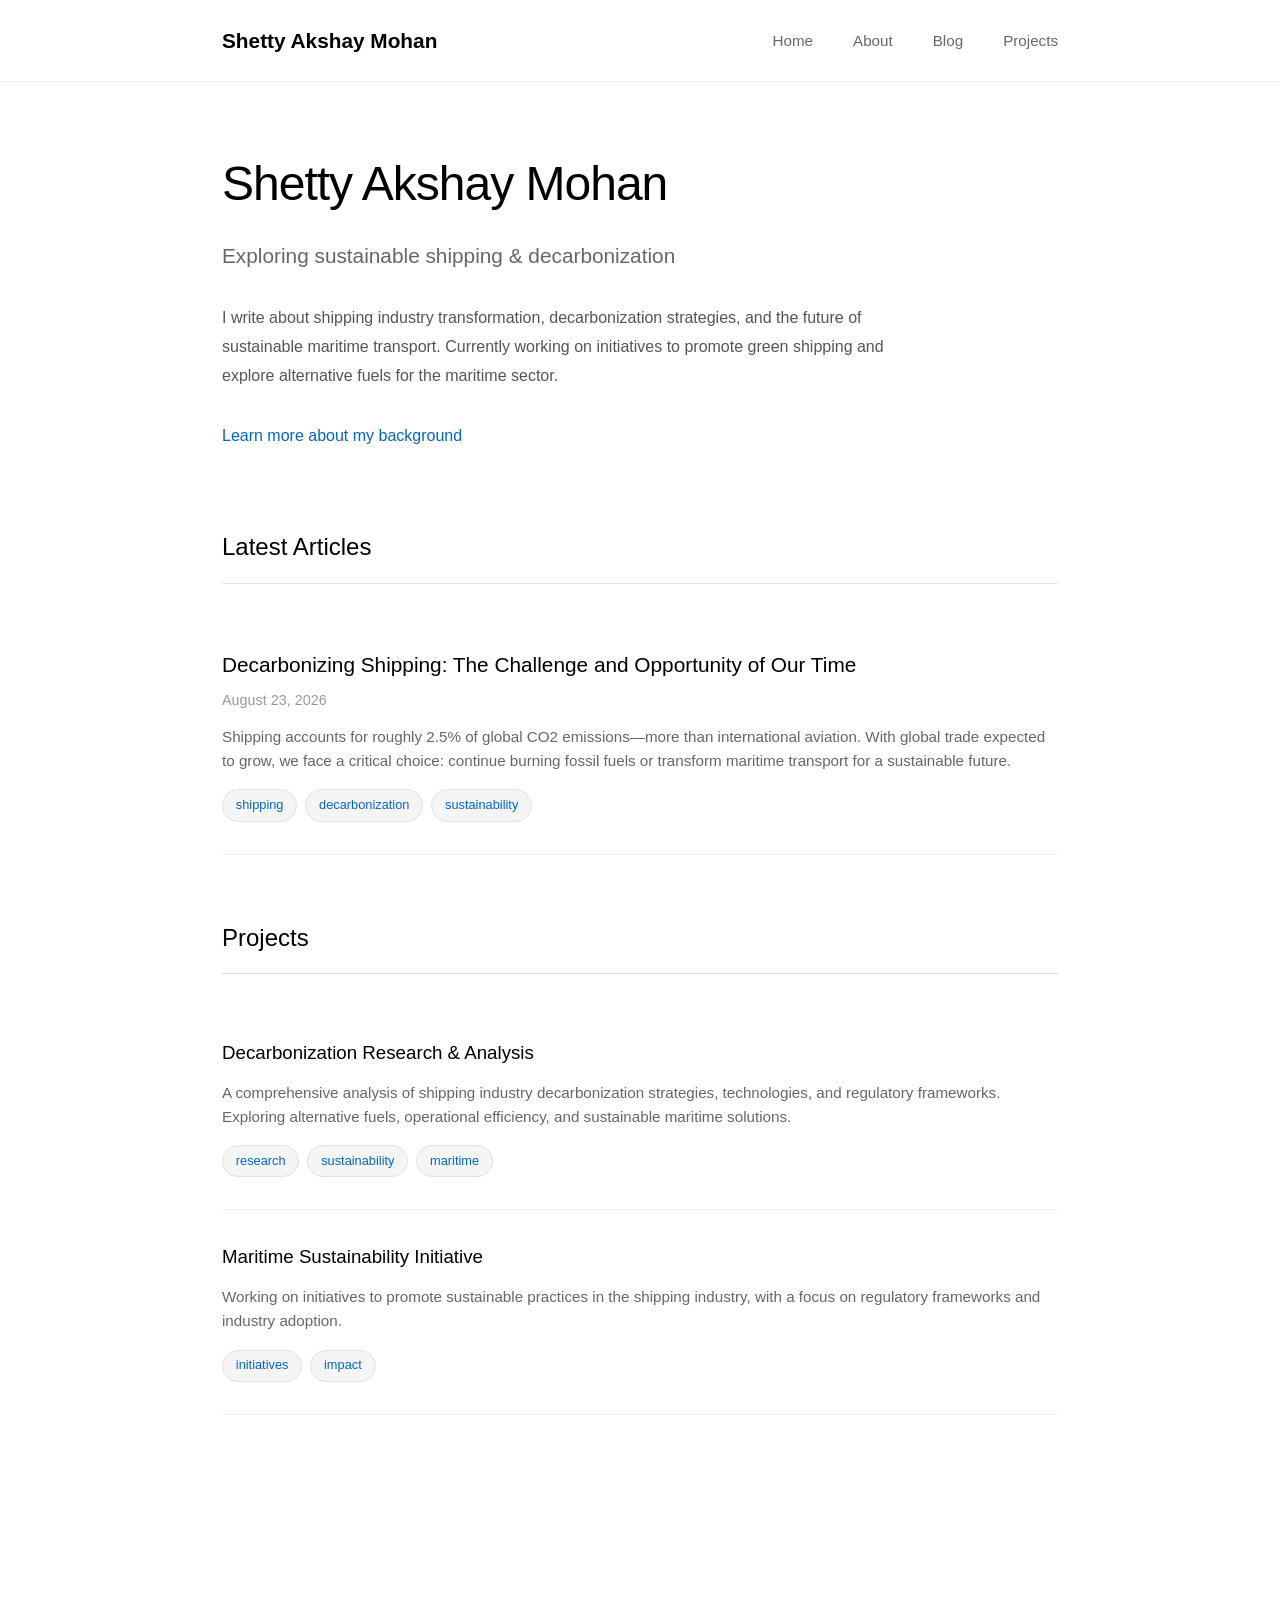
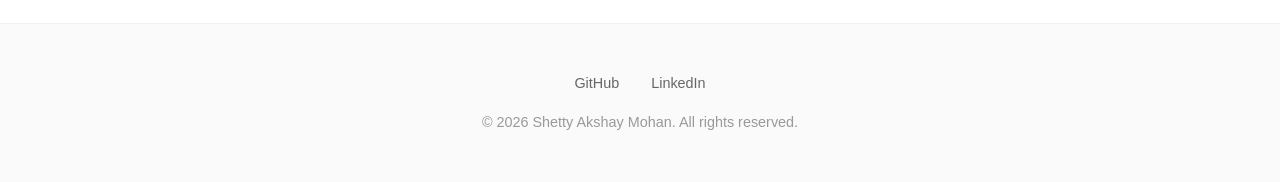
==== commit 7ac374fa: "Add about page to published site" ====
--- a/index.html
+++ b/index.html
@@ -224,6 +224,7 @@
             <a href="/" class="logo">Shetty Akshay Mohan</a>
             <ul class="nav-links">
                 <li><a href="/">Home</a></li>
+                <li><a href="/about/">About</a></li>
                 <li><a href="#blog">Blog</a></li>
                 <li><a href="#projects">Projects</a></li>
             </ul>
@@ -237,6 +238,9 @@
             <p class="bio">
                 I write about shipping industry transformation, decarbonization strategies, and the future of sustainable maritime transport. 
                 Currently working on initiatives to promote green shipping and explore alternative fuels for the maritime sector.
+            </p>
+            <p>
+                <a href="/about/" style="color:#0066cc;text-decoration:none;font-weight:500;">Learn more about my background</a>
             </p>
         </section>
 
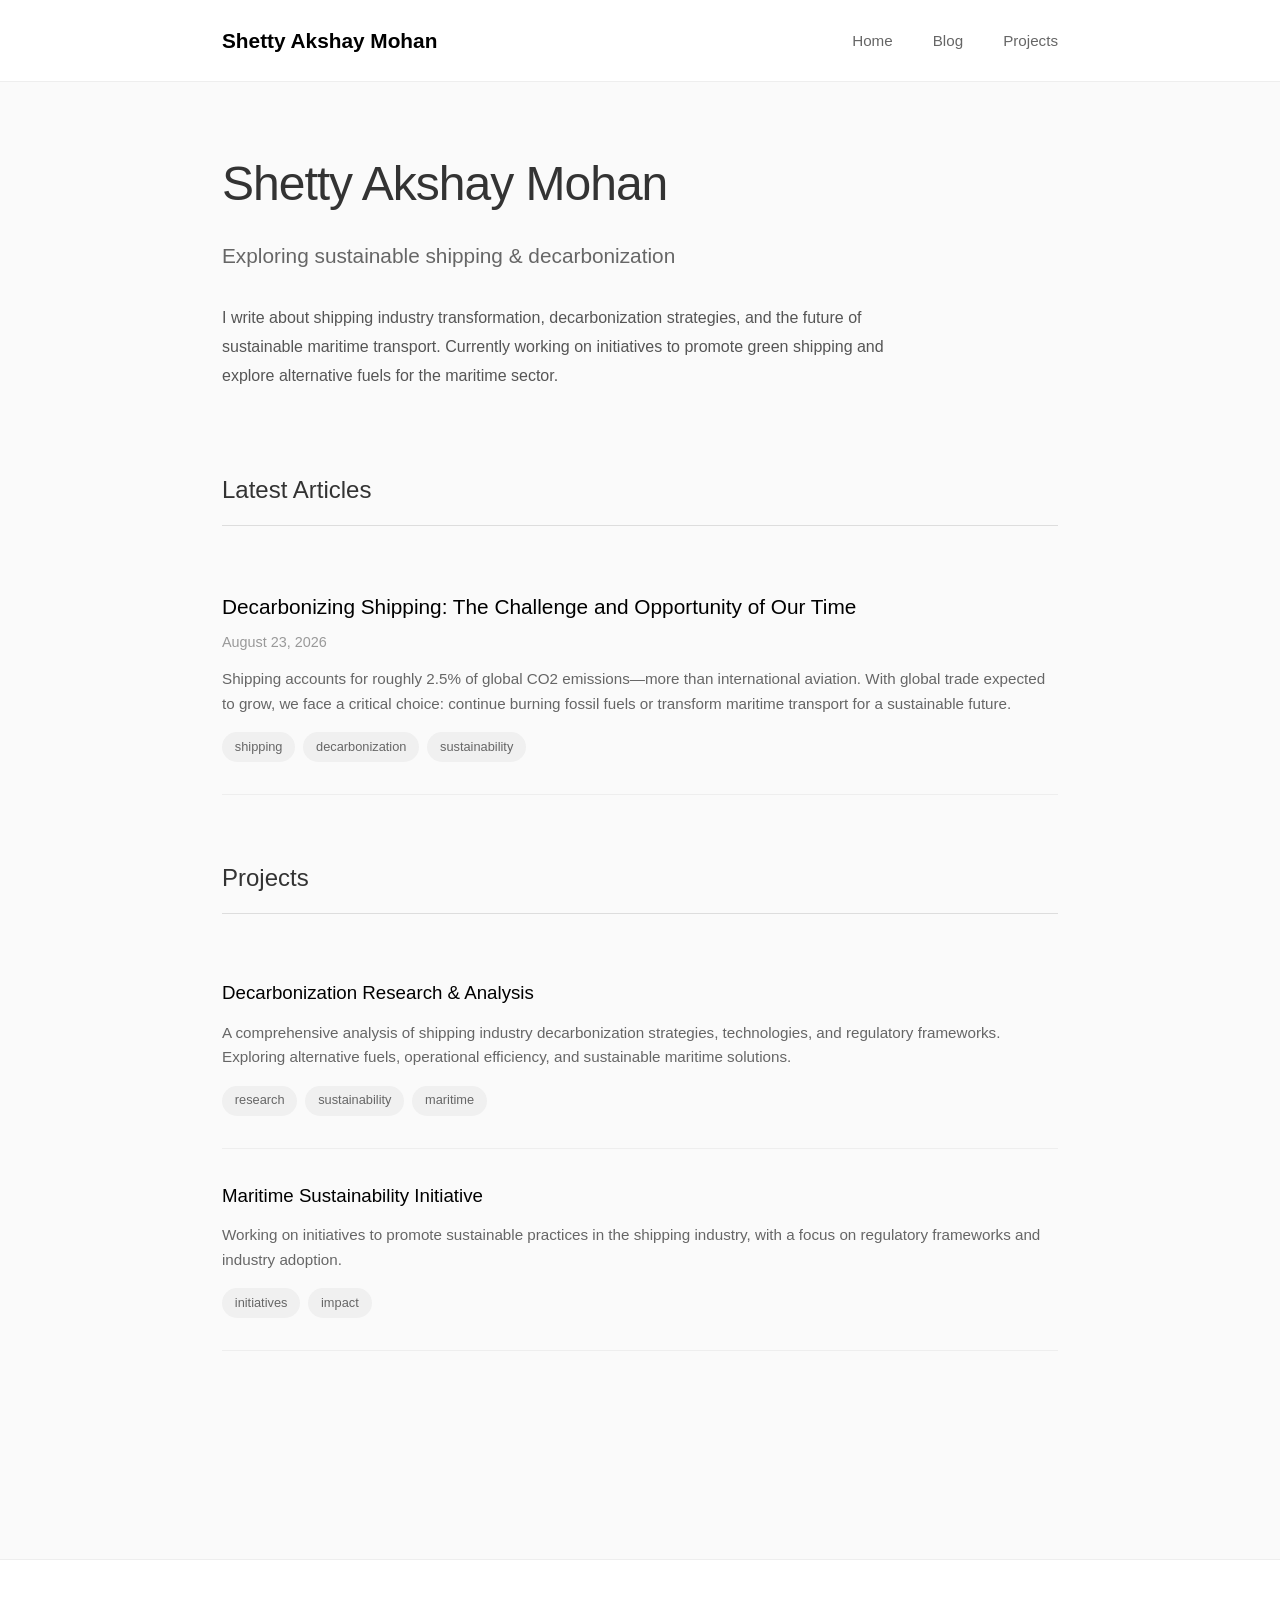
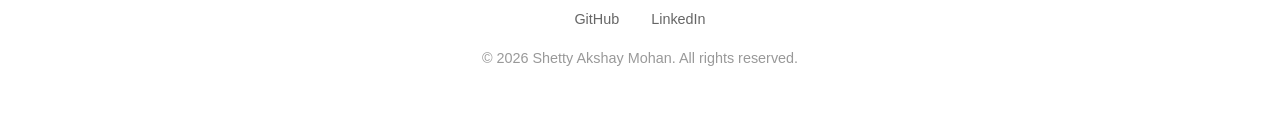
==== commit 785cd890: "Restore old white homepage" ====
--- a/index.html
+++ b/index.html
@@ -13,15 +13,14 @@
 
         body {
             font-family: -apple-system, BlinkMacSystemFont, 'Segoe UI', 'Roboto', sans-serif;
-            background: #ffffff;
-            color: #333333;
+            background: #fafafa;
+            color: #333;
             line-height: 1.6;
         }
 
-        /* Header Navigation */
         header {
-            background: #ffffff;
-            border-bottom: 1px solid #f0f0f0;
+            background: white;
+            border-bottom: 1px solid #eee;
             position: sticky;
             top: 0;
             z-index: 100;
@@ -39,7 +38,7 @@
         .logo {
             font-size: 1.3rem;
             font-weight: 600;
-            color: #000000;
+            color: #000;
             text-decoration: none;
         }
 
@@ -51,23 +50,21 @@
 
         .nav-links a {
             text-decoration: none;
-            color: #666666;
+            color: #666;
             font-size: 0.95rem;
             transition: color 0.3s;
         }
 
         .nav-links a:hover {
-            color: #000000;
-        }
-
-        /* Main Container */
+            color: #000;
+        }
+
         main {
             max-width: 900px;
             margin: 0 auto;
             padding: 4rem 2rem;
         }
 
-        /* Hero Section */
         .hero {
             margin-bottom: 5rem;
         }
@@ -77,25 +74,23 @@
             font-weight: 300;
             margin-bottom: 1rem;
             letter-spacing: -1px;
-            color: #000000;
         }
 
         .hero .subtitle {
             font-size: 1.3rem;
-            color: #666666;
+            color: #666;
             font-weight: 300;
             margin-bottom: 2rem;
         }
 
         .bio {
             font-size: 1rem;
-            color: #555555;
+            color: #555;
             max-width: 700px;
             line-height: 1.8;
             margin-bottom: 2rem;
         }
 
-        /* Articles Section */
         .articles-section {
             margin: 4rem 0;
         }
@@ -104,14 +99,13 @@
             font-size: 1.5rem;
             font-weight: 400;
             margin-bottom: 2rem;
-            border-bottom: 1px solid #e0e0e0;
+            border-bottom: 1px solid #ddd;
             padding-bottom: 1rem;
-            color: #000000;
         }
 
         .article-card {
             padding: 2rem 0;
-            border-bottom: 1px solid #f0f0f0;
+            border-bottom: 1px solid #eee;
             transition: all 0.3s;
         }
 
@@ -122,7 +116,7 @@
         .article-title {
             font-size: 1.3rem;
             font-weight: 500;
-            color: #000000;
+            color: #000;
             text-decoration: none;
             display: inline-block;
             transition: color 0.3s;
@@ -133,19 +127,18 @@
         }
 
         .article-meta {
-            color: #999999;
+            color: #999;
             font-size: 0.9rem;
             margin-top: 0.5rem;
         }
 
         .article-excerpt {
-            color: #666666;
+            color: #666;
             margin-top: 0.8rem;
             font-size: 0.95rem;
             line-height: 1.6;
         }
 
-        /* Tags */
         .tags {
             display: flex;
             gap: 0.5rem;
@@ -154,30 +147,27 @@
         }
 
         .tag {
-            background: #f5f5f5;
-            color: #0066cc;
+            background: #f0f0f0;
+            color: #666;
             padding: 0.3rem 0.8rem;
             border-radius: 20px;
             font-size: 0.8rem;
             text-decoration: none;
             transition: all 0.3s;
-            border: 1px solid #e0e0e0;
         }
 
         .tag:hover {
-            background: #e8f0ff;
-            color: #0052a3;
-            border-color: #0066cc;
-        }
-
-        /* Footer */
+            background: #e0e0e0;
+            color: #000;
+        }
+
         footer {
             margin-top: 5rem;
             padding: 3rem 2rem;
-            border-top: 1px solid #f0f0f0;
-            background: #fafafa;
+            border-top: 1px solid #eee;
+            background: white;
             text-align: center;
-            color: #999999;
+            color: #999;
             font-size: 0.9rem;
         }
 
@@ -189,16 +179,15 @@
         }
 
         .footer-links a {
-            color: #666666;
+            color: #666;
             text-decoration: none;
             transition: color 0.3s;
         }
 
         .footer-links a:hover {
-            color: #0066cc;
-        }
-
-        /* Responsive */
+            color: #000;
+        }
+
         @media (max-width: 768px) {
             .hero h1 {
                 font-size: 2rem;
@@ -224,7 +213,6 @@
             <a href="/" class="logo">Shetty Akshay Mohan</a>
             <ul class="nav-links">
                 <li><a href="/">Home</a></li>
-                <li><a href="/about/">About</a></li>
                 <li><a href="#blog">Blog</a></li>
                 <li><a href="#projects">Projects</a></li>
             </ul>
@@ -236,24 +224,21 @@
             <h1>Shetty Akshay Mohan</h1>
             <p class="subtitle">Exploring sustainable shipping & decarbonization</p>
             <p class="bio">
-                I write about shipping industry transformation, decarbonization strategies, and the future of sustainable maritime transport. 
+                I write about shipping industry transformation, decarbonization strategies, and the future of sustainable maritime transport.
                 Currently working on initiatives to promote green shipping and explore alternative fuels for the maritime sector.
             </p>
-            <p>
-                <a href="/about/" style="color:#0066cc;text-decoration:none;font-weight:500;">Learn more about my background</a>
-            </p>
         </section>
 
         <section id="blog" class="articles-section">
             <h2>Latest Articles</h2>
-            
+
             <article class="article-card">
                 <a href="/posts/shipping-decarb/" class="article-title">
                     Decarbonizing Shipping: The Challenge and Opportunity of Our Time
                 </a>
                 <div class="article-meta">August 23, 2026</div>
                 <p class="article-excerpt">
-                    Shipping accounts for roughly 2.5% of global CO2 emissions—more than international aviation. 
+                    Shipping accounts for roughly 2.5% of global CO2 emissions—more than international aviation.
                     With global trade expected to grow, we face a critical choice: continue burning fossil fuels or transform maritime transport for a sustainable future.
                 </p>
                 <div class="tags">
@@ -266,11 +251,11 @@
 
         <section id="projects" class="articles-section">
             <h2>Projects</h2>
-            
+
             <article class="article-card">
-                <h3 style="font-weight: 500; color: #000000; margin-bottom: 0.5rem;">Decarbonization Research & Analysis</h3>
+                <h3 style="font-weight: 500; color: #000; margin-bottom: 0.5rem;">Decarbonization Research & Analysis</h3>
                 <p class="article-excerpt">
-                    A comprehensive analysis of shipping industry decarbonization strategies, technologies, and regulatory frameworks. 
+                    A comprehensive analysis of shipping industry decarbonization strategies, technologies, and regulatory frameworks.
                     Exploring alternative fuels, operational efficiency, and sustainable maritime solutions.
                 </p>
                 <div class="tags">
@@ -281,7 +266,7 @@
             </article>
 
             <article class="article-card">
-                <h3 style="font-weight: 500; color: #000000; margin-bottom: 0.5rem;">Maritime Sustainability Initiative</h3>
+                <h3 style="font-weight: 500; color: #000; margin-bottom: 0.5rem;">Maritime Sustainability Initiative</h3>
                 <p class="article-excerpt">
                     Working on initiatives to promote sustainable practices in the shipping industry, with a focus on regulatory frameworks and industry adoption.
                 </p>
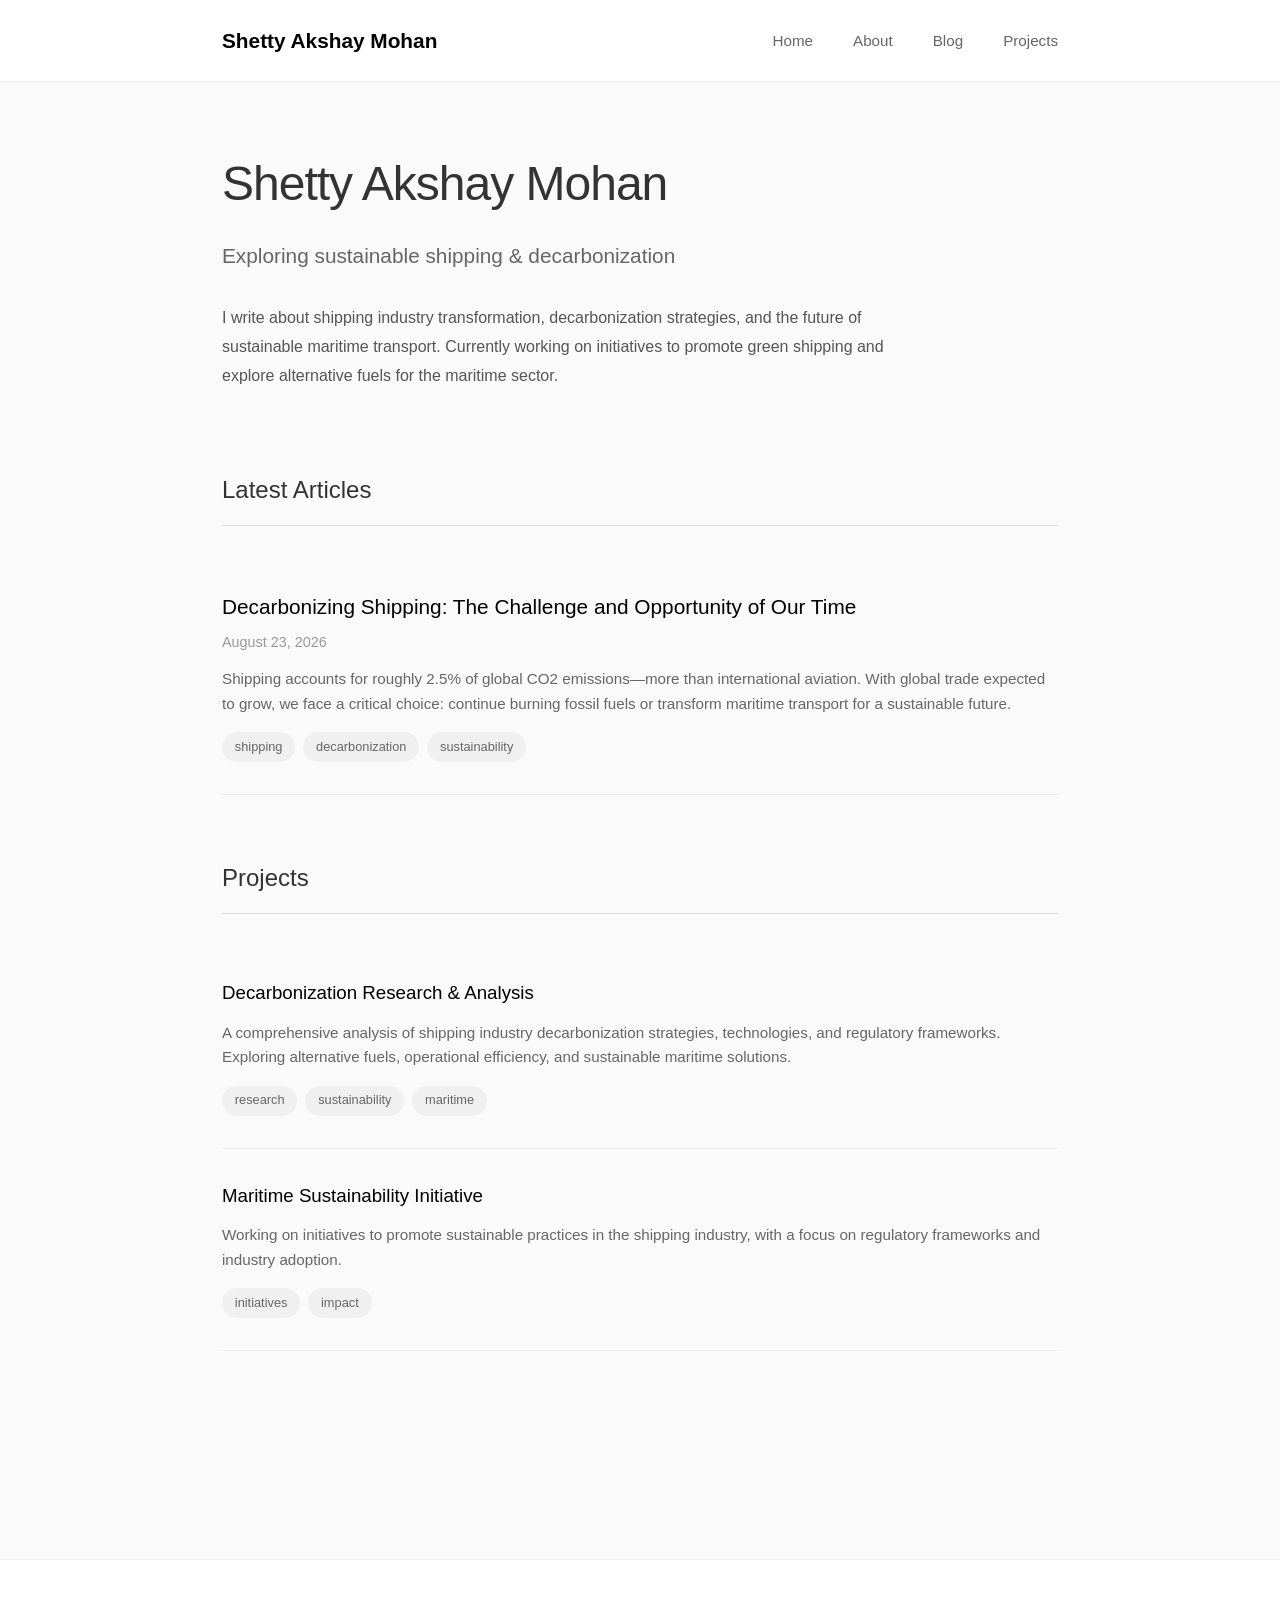
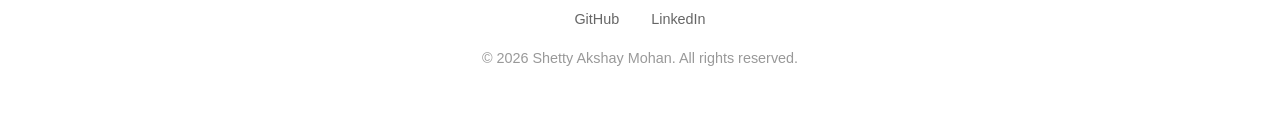
==== commit 04b27542: "Add About tab and education page to white homepage" ====
--- a/index.html
+++ b/index.html
@@ -213,6 +213,7 @@
             <a href="/" class="logo">Shetty Akshay Mohan</a>
             <ul class="nav-links">
                 <li><a href="/">Home</a></li>
+                <li><a href="/about/">About</a></li>
                 <li><a href="#blog">Blog</a></li>
                 <li><a href="#projects">Projects</a></li>
             </ul>
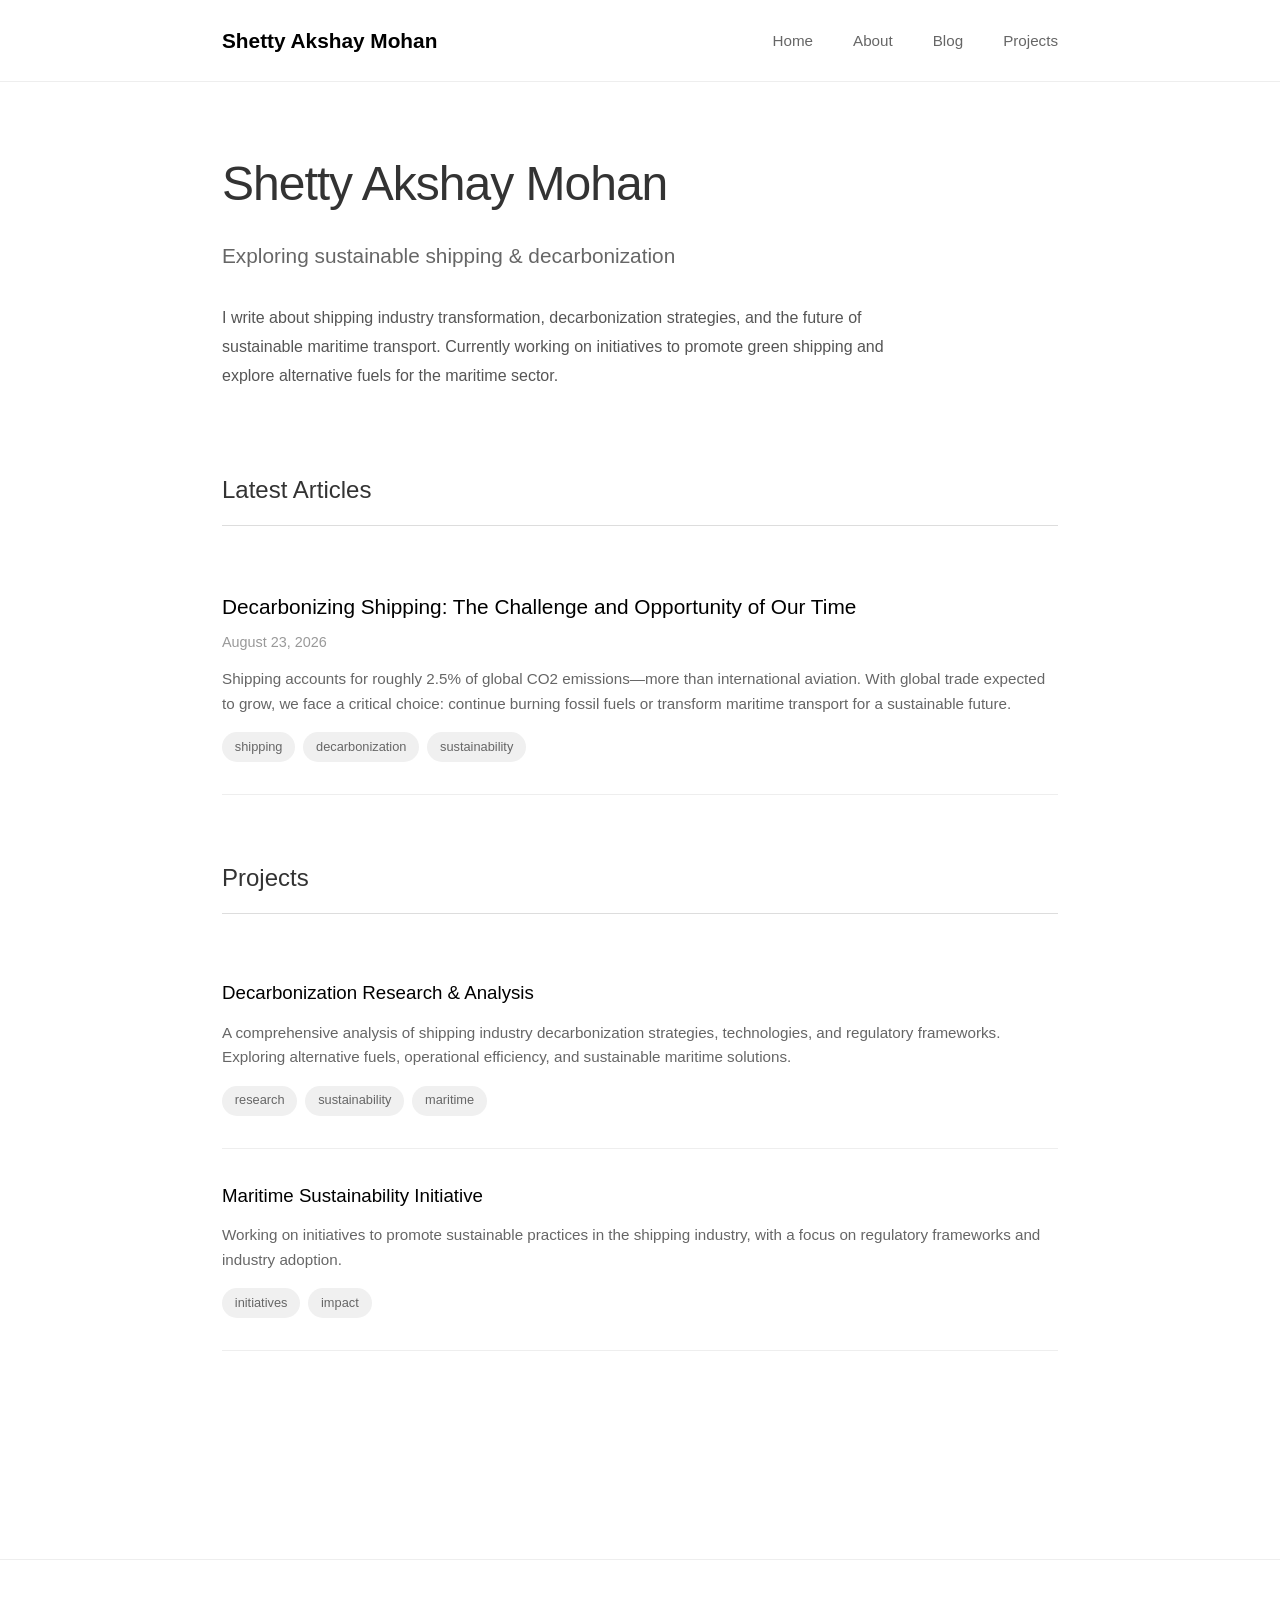
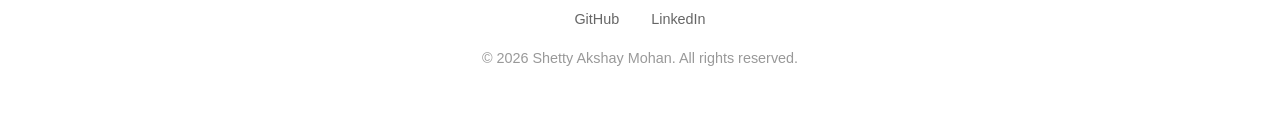
==== commit bbb4fdc8: "Make home and about pages explicitly light" ====
--- a/index.html
+++ b/index.html
@@ -3,6 +3,7 @@
 <head>
     <meta charset="UTF-8">
     <meta name="viewport" content="width=device-width, initial-scale=1.0">
+    <meta name="color-scheme" content="light">
     <title>Shetty Akshay Mohan - Shipping & Decarbonization</title>
     <style>
         * {
@@ -13,13 +14,13 @@
 
         body {
             font-family: -apple-system, BlinkMacSystemFont, 'Segoe UI', 'Roboto', sans-serif;
-            background: #fafafa;
+            background: #ffffff;
             color: #333;
             line-height: 1.6;
         }
 
         header {
-            background: white;
+            background: #ffffff;
             border-bottom: 1px solid #eee;
             position: sticky;
             top: 0;
@@ -165,7 +166,7 @@
             margin-top: 5rem;
             padding: 3rem 2rem;
             border-top: 1px solid #eee;
-            background: white;
+            background: #ffffff;
             text-align: center;
             color: #999;
             font-size: 0.9rem;
